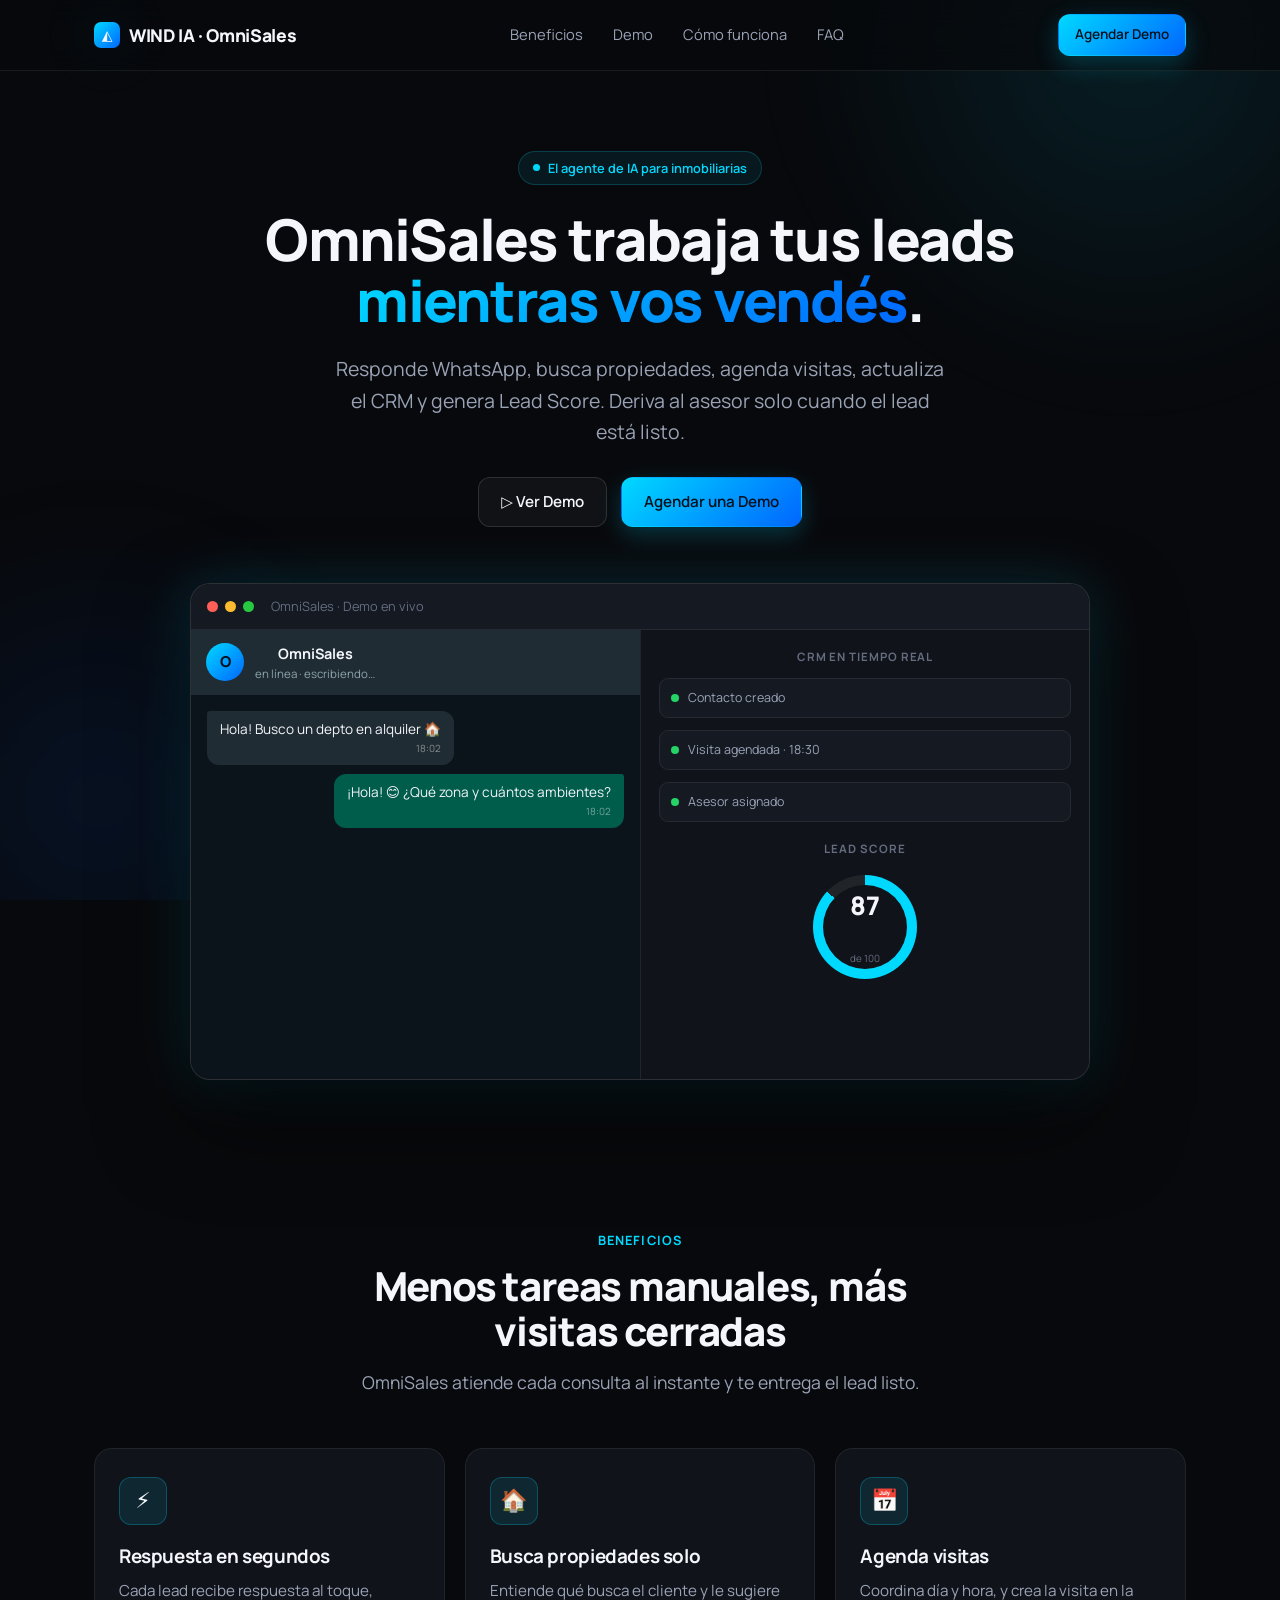
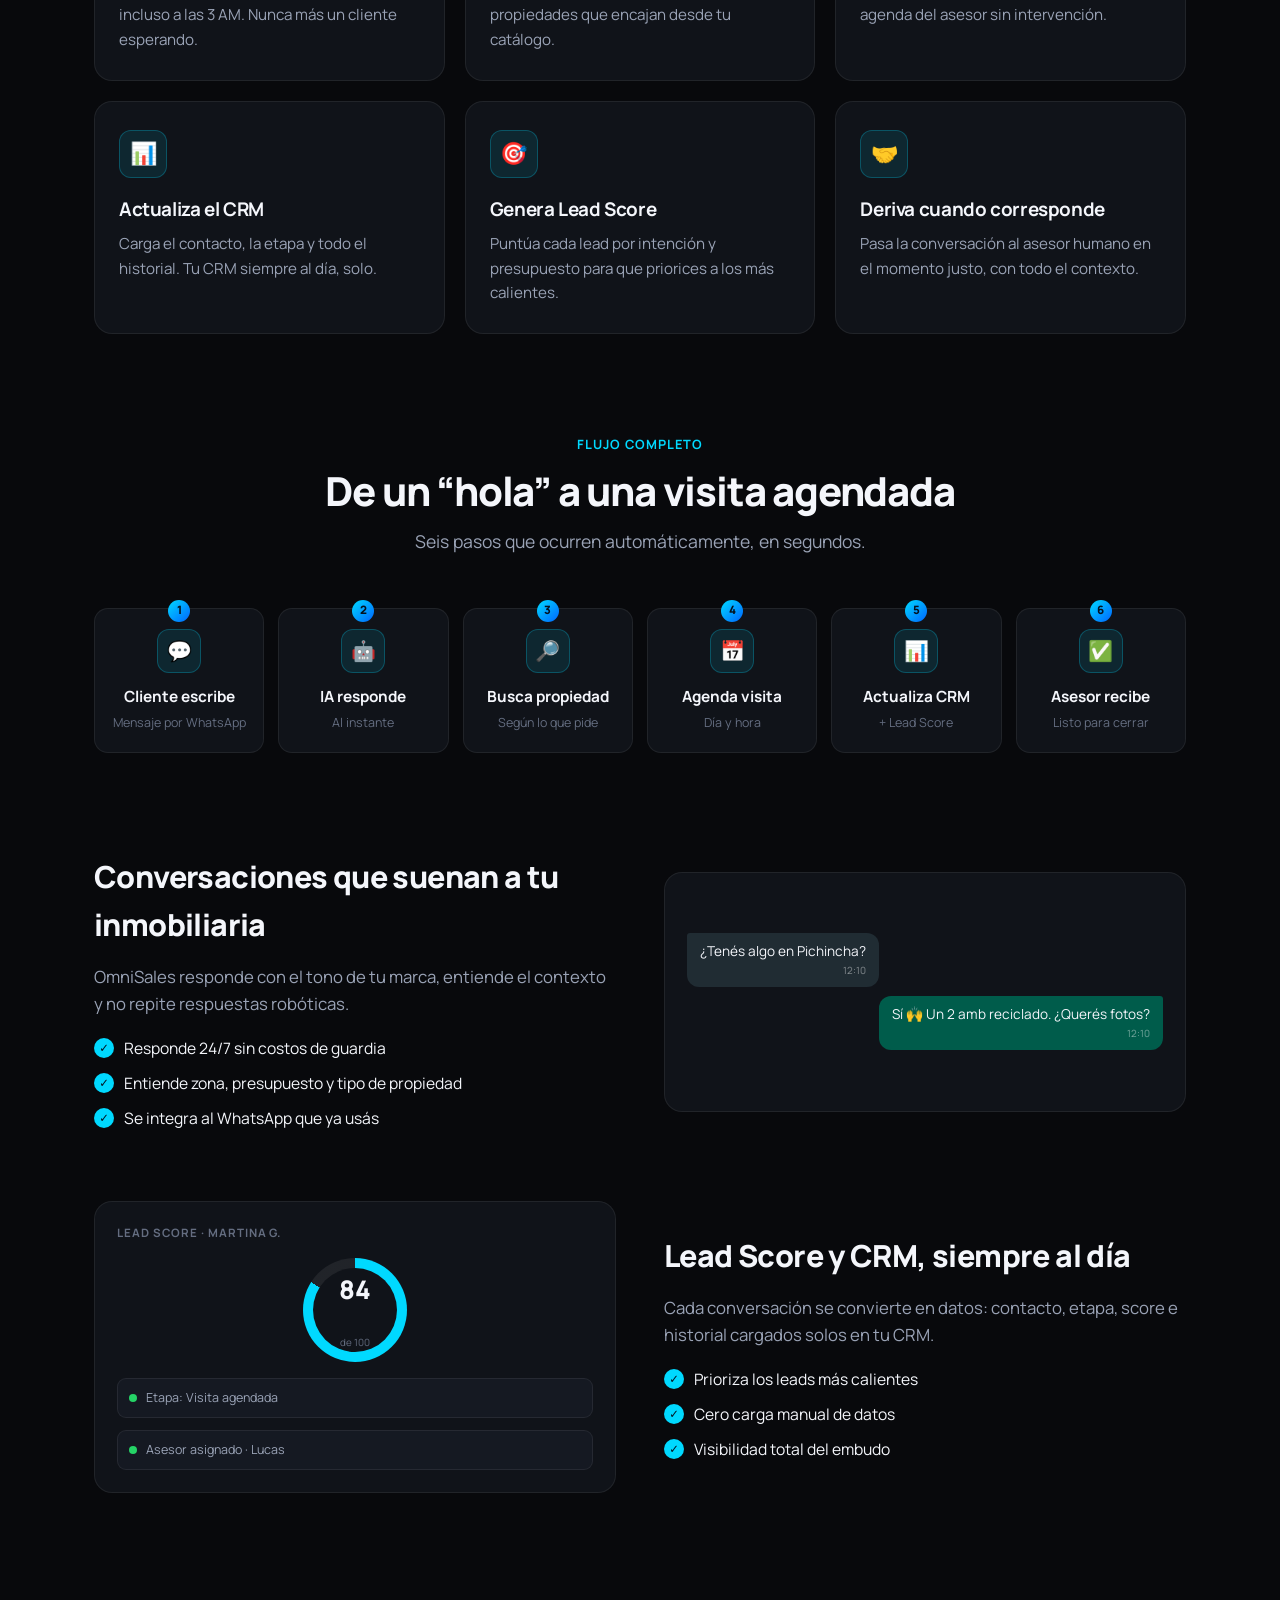
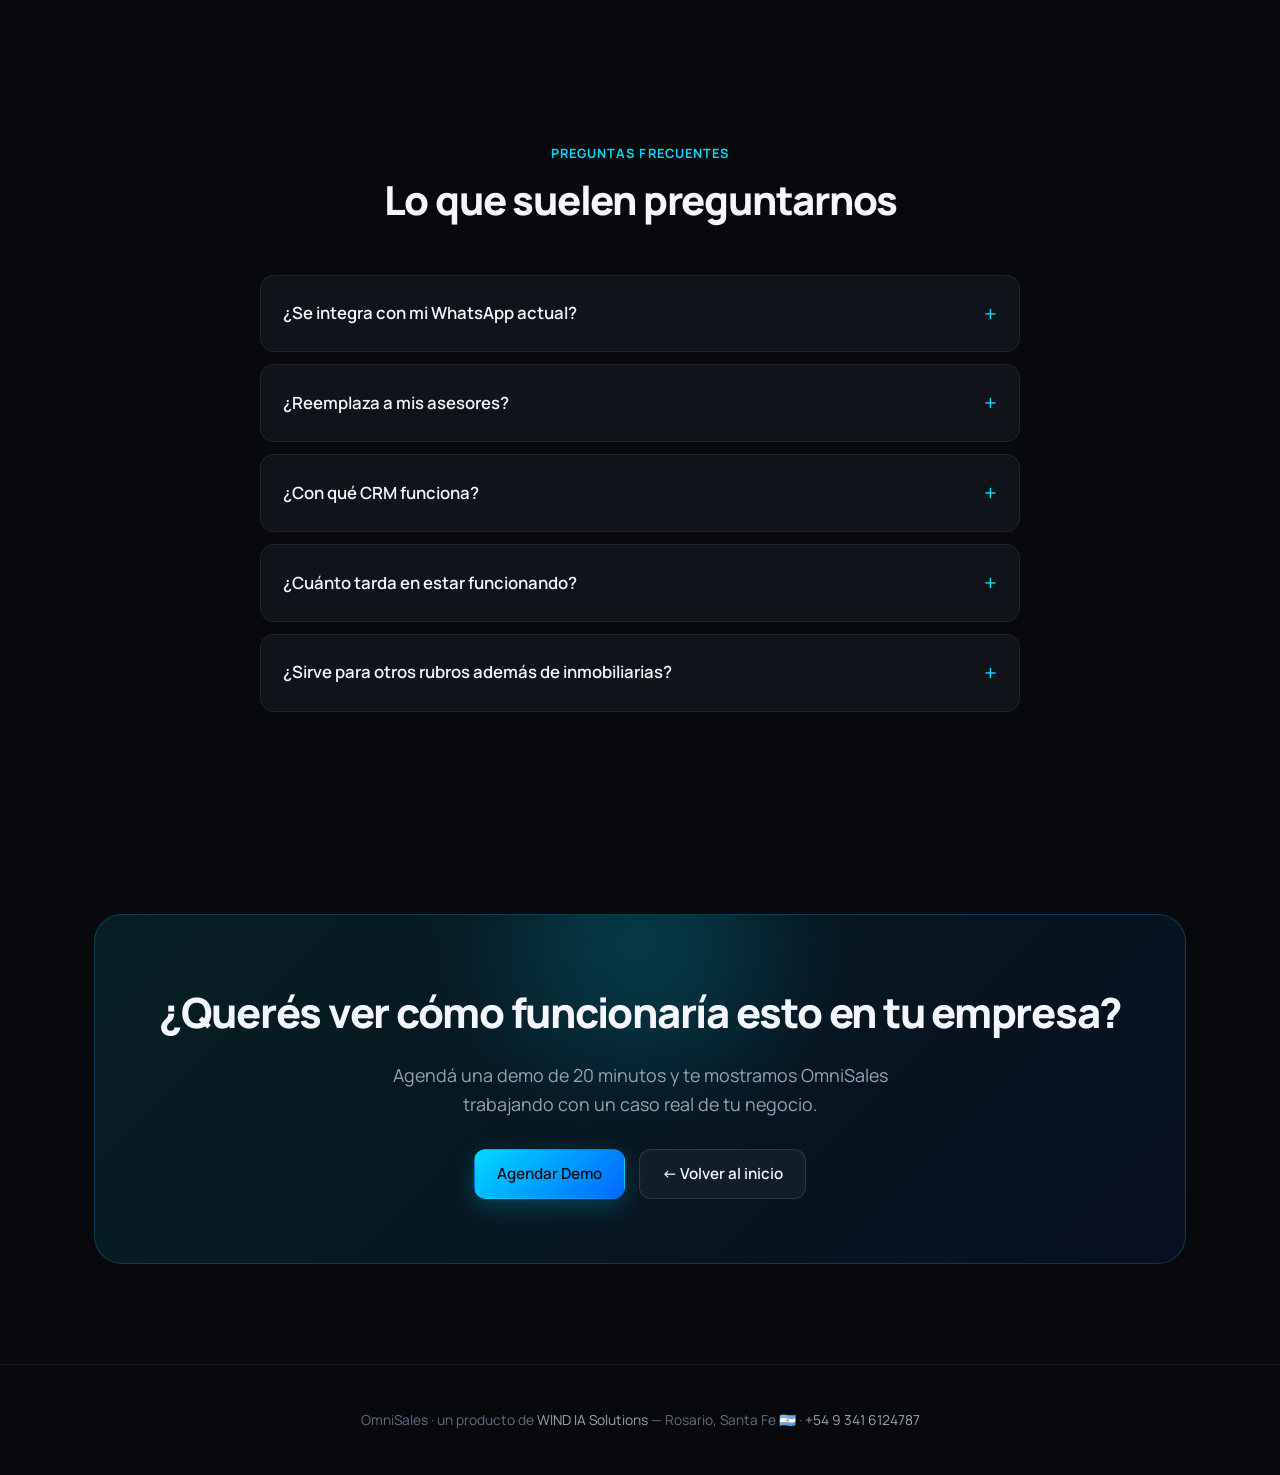
==== omnisales.html @ 2e927609 "Add files via upload" ====
<!DOCTYPE html>
<html lang="es">
<head>
<meta charset="UTF-8">
<meta name="viewport" content="width=device-width, initial-scale=1.0">
<title>OmniSales — Agente de IA para inmobiliarias | WIND IA</title>
<meta name="description" content="OmniSales responde WhatsApp, busca propiedades, agenda visitas, actualiza el CRM y genera Lead Score. El agente de IA que trabaja tus leads 24/7.">
<link rel="preconnect" href="https://fonts.googleapis.com">
<link href="https://fonts.googleapis.com/css2?family=Manrope:wght@400;500;600;700;800&display=swap" rel="stylesheet">
<style>
:root{
  --bg:#08090c;--bg-2:#0b0d13;--surface:#101319;--surface-2:#151922;
  --border:rgba(255,255,255,.07);--border-strong:rgba(255,255,255,.12);
  --text:#f4f6fb;--text-2:#9aa3b6;--text-3:#646d80;
  --cyan:#00d9ff;--blue:#0066ff;--green:#25d366;
  --grad:linear-gradient(135deg,#00d9ff,#0066ff);--glow:0 0 60px rgba(0,217,255,.18);--radius:18px;
}
*{margin:0;padding:0;box-sizing:border-box}
html{scroll-behavior:smooth}
body{font-family:'Manrope',system-ui,sans-serif;background:var(--bg);color:var(--text);line-height:1.6;overflow-x:hidden;-webkit-font-smoothing:antialiased}
a{text-decoration:none;color:inherit}
.wrap{max-width:1140px;margin:0 auto;padding:0 24px}
.glow-bg{position:fixed;inset:0;z-index:0;pointer-events:none;overflow:hidden}
.glow-bg::before{content:"";position:absolute;top:-300px;right:-200px;width:700px;height:700px;background:radial-gradient(circle,rgba(0,217,255,.10),transparent 70%);filter:blur(40px)}
.glow-bg::after{content:"";position:absolute;bottom:-200px;left:-200px;width:600px;height:600px;background:radial-gradient(circle,rgba(0,102,255,.10),transparent 70%);filter:blur(40px)}
.content{position:relative;z-index:1}
nav{position:sticky;top:0;z-index:100;backdrop-filter:blur(14px);background:rgba(8,9,12,.72);border-bottom:1px solid var(--border)}
.nav-in{max-width:1140px;margin:0 auto;padding:14px 24px;display:flex;align-items:center;justify-content:space-between}
.logo{font-weight:800;font-size:1.1rem;letter-spacing:-.02em;display:flex;align-items:center;gap:9px}
.logo-mark{width:26px;height:26px;border-radius:7px;background:var(--grad);box-shadow:var(--glow);display:grid;place-items:center;font-size:14px}
.nav-links{display:flex;gap:30px;list-style:none;font-size:.92rem}
.nav-links a{color:var(--text-2);transition:color .2s}.nav-links a:hover{color:var(--text)}
.btn{display:inline-flex;align-items:center;gap:8px;padding:12px 22px;border-radius:12px;font-weight:600;font-size:.95rem;cursor:pointer;transition:all .22s ease;border:1px solid transparent;white-space:nowrap}
.btn-primary{background:var(--grad);color:#04121f;box-shadow:0 8px 24px rgba(0,217,255,.22)}
.btn-primary:hover{transform:translateY(-2px);box-shadow:0 14px 34px rgba(0,217,255,.34)}
.btn-ghost{background:rgba(255,255,255,.04);color:var(--text);border:1px solid var(--border-strong)}
.btn-ghost:hover{background:rgba(255,255,255,.08);border-color:var(--cyan)}
.btn-sm{padding:9px 16px;font-size:.85rem}

/* hero */
.hero{padding:80px 0 60px;text-align:center}
.eyebrow{display:inline-flex;align-items:center;gap:8px;font-size:.8rem;font-weight:600;color:var(--cyan);background:rgba(0,217,255,.08);border:1px solid rgba(0,217,255,.2);padding:6px 14px;border-radius:999px;margin-bottom:24px}
.pulse{width:7px;height:7px;border-radius:50%;background:var(--cyan);animation:pulse 2s infinite}
@keyframes pulse{0%{box-shadow:0 0 0 0 rgba(0,217,255,.5)}70%{box-shadow:0 0 0 10px rgba(0,217,255,0)}100%{box-shadow:0 0 0 0 rgba(0,217,255,0)}}
.hero h1{font-size:3.6rem;line-height:1.06;letter-spacing:-.03em;font-weight:800;max-width:860px;margin:0 auto 22px}
.hero h1 .hl{background:var(--grad);-webkit-background-clip:text;background-clip:text;-webkit-text-fill-color:transparent}
.hero p{font-size:1.22rem;color:var(--text-2);max-width:620px;margin:0 auto 30px}
.hero-btns{display:flex;gap:14px;justify-content:center;flex-wrap:wrap}
.btn-wa{background:var(--green);color:#04121f}.btn-wa:hover{transform:translateY(-2px);box-shadow:0 12px 30px rgba(37,211,102,.3)}

/* device / video */
.device{max-width:900px;margin:56px auto 0;background:var(--surface);border:1px solid var(--border-strong);border-radius:20px;overflow:hidden;box-shadow:0 40px 90px rgba(0,0,0,.55),var(--glow)}
.device-bar{display:flex;align-items:center;gap:7px;padding:12px 16px;background:var(--surface-2);border-bottom:1px solid var(--border)}
.dot{width:11px;height:11px;border-radius:50%}.dot.r{background:#ff5f57}.dot.y{background:#febc2e}.dot.g{background:#28c840}
.device-title{margin-left:10px;font-size:.8rem;color:var(--text-3)}
.video-slot{position:relative;aspect-ratio:16/8;background:#0a0c11;display:grid;grid-template-columns:1fr 1fr}
.video-slot video{width:100%;height:100%;object-fit:cover;grid-column:1/3}
.wa{background:#0b141a;height:100%;display:flex;flex-direction:column}
.wa-head{display:flex;align-items:center;gap:11px;padding:12px 15px;background:#1f2c33}
.wa-av{width:38px;height:38px;border-radius:50%;background:var(--grad);display:grid;place-items:center;font-weight:800;color:#04121f;font-size:15px}
.wa-name{font-weight:700;font-size:.9rem}.wa-status{font-size:.72rem;color:#8fa3ad}
.wa-body{flex:1;padding:16px;display:flex;flex-direction:column;gap:9px;overflow:hidden}
.bubble{max-width:80%;padding:9px 13px;border-radius:12px;font-size:.85rem;line-height:1.4;opacity:0;transform:translateY(8px);animation:rise .4s forwards}
.bubble.in{align-self:flex-start;background:#202c33;border-top-left-radius:3px}
.bubble.out{align-self:flex-end;background:#005c4b;border-top-right-radius:3px}
.bubble small{display:block;font-size:.62rem;color:rgba(255,255,255,.45);text-align:right;margin-top:3px}
@keyframes rise{to{opacity:1;transform:translateY(0)}}
.typing{align-self:flex-start;background:#202c33;padding:11px 15px;border-radius:12px;display:flex;gap:4px}
.typing i{width:6px;height:6px;border-radius:50%;background:#8fa3ad;animation:blink 1.2s infinite}
.typing i:nth-child(2){animation-delay:.2s}.typing i:nth-child(3){animation-delay:.4s}
@keyframes blink{0%,60%,100%{opacity:.3}30%{opacity:1}}
.side{border-left:1px solid var(--border);padding:18px;display:flex;flex-direction:column;gap:12px;background:var(--surface)}
.side-h{font-size:.72rem;text-transform:uppercase;letter-spacing:.08em;color:var(--text-3);font-weight:700}
.mm-row{display:flex;align-items:center;gap:9px;background:var(--surface-2);border:1px solid var(--border);border-radius:9px;padding:9px 11px;font-size:.78rem;color:var(--text-2)}
.mm-row .k{width:8px;height:8px;border-radius:50%;background:#25d366;flex-shrink:0}
.gauge{--v:0;width:104px;height:104px;border-radius:50%;margin:4px auto;background:conic-gradient(var(--cyan) calc(var(--v)*1%),rgba(255,255,255,.07) 0);display:grid;place-items:center;position:relative}
.gauge::after{content:"";position:absolute;inset:10px;border-radius:50%;background:var(--surface)}
.gauge b{position:relative;z-index:1;font-size:1.6rem;font-weight:800}.gauge small{position:relative;z-index:1;font-size:.62rem;color:var(--text-3);display:block}

/* sections */
.sec{padding:90px 0}
.sec-head{text-align:center;max-width:640px;margin:0 auto 52px}
.sec-label{font-size:.8rem;font-weight:700;letter-spacing:.08em;text-transform:uppercase;color:var(--cyan);margin-bottom:14px}
.sec-head h2{font-size:2.5rem;letter-spacing:-.03em;font-weight:800;line-height:1.12;margin-bottom:14px}
.sec-head p{font-size:1.1rem;color:var(--text-2)}

/* benefits */
.ben-grid{display:grid;grid-template-columns:repeat(3,1fr);gap:20px}
.ben{background:var(--surface);border:1px solid var(--border);border-radius:var(--radius);padding:28px 24px;transition:transform .25s,border-color .25s;opacity:0;transform:translateY(20px)}
.ben.show{opacity:1;transform:translateY(0)}
.ben:hover{transform:translateY(-4px);border-color:var(--border-strong)}
.ben .ic{width:48px;height:48px;border-radius:12px;background:rgba(0,217,255,.1);border:1px solid rgba(0,217,255,.25);display:grid;place-items:center;font-size:22px;margin-bottom:16px}
.ben h3{font-size:1.18rem;font-weight:700;letter-spacing:-.02em;margin-bottom:8px}
.ben p{color:var(--text-2);font-size:.95rem}

/* flow full */
.flow{display:grid;grid-template-columns:repeat(6,1fr);gap:14px}
.step{position:relative;background:var(--surface);border:1px solid var(--border);border-radius:14px;padding:20px 14px;text-align:center;opacity:0;transform:translateY(16px);transition:all .5s ease}
.step.show{opacity:1;transform:translateY(0)}
.step .ic{width:44px;height:44px;margin:0 auto 12px;border-radius:12px;background:rgba(0,217,255,.1);border:1px solid rgba(0,217,255,.25);display:grid;place-items:center;font-size:20px}
.step h4{font-size:.96rem;font-weight:700;margin-bottom:5px}.step p{font-size:.78rem;color:var(--text-3);line-height:1.4}
.step .num{position:absolute;top:-9px;left:50%;transform:translateX(-50%);width:22px;height:22px;border-radius:50%;background:var(--grad);color:#04121f;font-size:.72rem;font-weight:800;display:grid;place-items:center}

/* feature rows */
.frow{display:grid;grid-template-columns:1fr 1fr;gap:48px;align-items:center;margin-bottom:70px}
.frow:nth-child(even) .ftext{order:2}
.ftext h3{font-size:1.9rem;letter-spacing:-.02em;font-weight:800;margin-bottom:14px}
.ftext p{color:var(--text-2);font-size:1.05rem;margin-bottom:18px}
.ftext ul{list-style:none;display:flex;flex-direction:column;gap:10px}
.ftext li{display:flex;align-items:center;gap:10px;color:var(--text);font-size:.98rem}
.ftext li::before{content:"✓";color:#04121f;background:var(--cyan);width:20px;height:20px;border-radius:50%;display:grid;place-items:center;font-size:.72rem;font-weight:800;flex-shrink:0}
.fvis{background:var(--surface);border:1px solid var(--border);border-radius:var(--radius);padding:22px;min-height:240px;display:flex;flex-direction:column;gap:12px;justify-content:center}

/* FAQ */
.faq{max-width:760px;margin:0 auto}
.qa{border:1px solid var(--border);border-radius:14px;margin-bottom:12px;overflow:hidden;background:var(--surface)}
.qa summary{padding:20px 22px;font-weight:600;font-size:1.05rem;cursor:pointer;list-style:none;display:flex;justify-content:space-between;align-items:center}
.qa summary::-webkit-details-marker{display:none}
.qa summary::after{content:"+";color:var(--cyan);font-size:1.4rem;font-weight:400;transition:transform .2s}
.qa[open] summary::after{transform:rotate(45deg)}
.qa p{padding:0 22px 20px;color:var(--text-2);font-size:.98rem}

/* CTA */
.final{padding:100px 0}
.final-box{background:linear-gradient(135deg,rgba(0,217,255,.1),rgba(0,102,255,.08));border:1px solid rgba(0,217,255,.22);border-radius:28px;padding:64px 40px;text-align:center;position:relative;overflow:hidden}
.final-box::before{content:"";position:absolute;top:-120px;left:50%;transform:translateX(-50%);width:500px;height:300px;background:radial-gradient(circle,rgba(0,217,255,.2),transparent 70%);filter:blur(30px)}
.final-box h2{font-size:2.6rem;letter-spacing:-.03em;font-weight:800;margin-bottom:16px;position:relative}
.final-box p{font-size:1.12rem;color:var(--text-2);max-width:520px;margin:0 auto 30px;position:relative}
.final-box .hero-btns{position:relative}

footer{border-top:1px solid var(--border);padding:44px 0;text-align:center;color:var(--text-3);font-size:.86rem}
footer a{color:var(--text-2)}footer a:hover{color:var(--cyan)}

.reveal{opacity:0;transform:translateY(24px);transition:opacity .7s ease,transform .7s ease}
.reveal.show{opacity:1;transform:translateY(0)}

@media(max-width:960px){
  .hero h1{font-size:2.5rem}.ben-grid{grid-template-columns:1fr}.flow{grid-template-columns:repeat(2,1fr)}
  .frow{grid-template-columns:1fr;gap:26px}.frow:nth-child(even) .ftext{order:0}
  .video-slot{grid-template-columns:1fr}.side{border-left:0;border-top:1px solid var(--border)}
  .nav-links{display:none}.sec-head h2,.final-box h2{font-size:2rem}
}
@media(max-width:560px){.hero h1{font-size:2rem}.flow{grid-template-columns:1fr}.hero-btns .btn{width:100%;justify-content:center}}
</style>
</head>
<body>
<div class="glow-bg"></div>
<div class="content">

<nav>
  <div class="nav-in">
    <a href="index.html" class="logo"><span class="logo-mark">◭</span> WIND IA · OmniSales</a>
    <ul class="nav-links">
      <li><a href="#beneficios">Beneficios</a></li>
      <li><a href="#demo">Demo</a></li>
      <li><a href="#flujo">Cómo funciona</a></li>
      <li><a href="#faq">FAQ</a></li>
    </ul>
    <a href="https://wa.me/5493416124787?text=Hola!%20Quiero%20agendar%20una%20demo%20de%20OmniSales" class="btn btn-primary btn-sm">Agendar Demo</a>
  </div>
</nav>

<!-- HERO -->
<section class="hero">
  <div class="wrap">
    <div class="eyebrow"><span class="pulse"></span> El agente de IA para inmobiliarias</div>
    <h1>OmniSales trabaja tus leads <span class="hl">mientras vos vendés</span>.</h1>
    <p>Responde WhatsApp, busca propiedades, agenda visitas, actualiza el CRM y genera Lead Score. Deriva al asesor solo cuando el lead está listo.</p>
    <div class="hero-btns">
      <a href="#demo" class="btn btn-ghost">▷ Ver Demo</a>
      <a href="https://wa.me/5493416124787?text=Hola!%20Quiero%20agendar%20una%20demo%20de%20OmniSales" class="btn btn-primary">Agendar una Demo</a>
    </div>

    <!-- VIDEO / MOCKUP -->
    <div class="device" id="demo">
      <div class="device-bar"><span class="dot r"></span><span class="dot y"></span><span class="dot g"></span><span class="device-title">OmniSales · Demo en vivo</span></div>
      <div class="video-slot">
        <!-- ▼ REEMPLAZÁ POR TU VIDEO: descomentá y poné tu archivo (ocupa todo el ancho) ▼
        <video autoplay muted loop playsinline poster="assets/omnisales-poster.jpg">
          <source src="assets/omnisales-demo.mp4" type="video/mp4">
        </video>
        ▲ Mientras tanto se muestra el mockup animado ▲ -->
        <div class="wa">
          <div class="wa-head"><div class="wa-av">O</div><div><div class="wa-name">OmniSales</div><div class="wa-status">en línea · escribiendo…</div></div></div>
          <div class="wa-body" id="waDemo"></div>
        </div>
        <div class="side">
          <div class="side-h">CRM en tiempo real</div>
          <div class="mm-row"><span class="k"></span> Contacto creado</div>
          <div class="mm-row"><span class="k"></span> Visita agendada · 18:30</div>
          <div class="mm-row"><span class="k"></span> Asesor asignado</div>
          <div class="side-h" style="margin-top:6px">Lead Score</div>
          <div class="gauge" id="gauge"><b id="gaugeVal">0</b><small>de 100</small></div>
        </div>
      </div>
    </div>
  </div>
</section>

<!-- BENEFICIOS -->
<section class="sec" id="beneficios">
  <div class="wrap">
    <div class="sec-head reveal">
      <div class="sec-label">Beneficios</div>
      <h2>Menos tareas manuales, más visitas cerradas</h2>
      <p>OmniSales atiende cada consulta al instante y te entrega el lead listo.</p>
    </div>
    <div class="ben-grid">
      <div class="ben"><div class="ic">⚡</div><h3>Respuesta en segundos</h3><p>Cada lead recibe respuesta al toque, incluso a las 3 AM. Nunca más un cliente esperando.</p></div>
      <div class="ben"><div class="ic">🏠</div><h3>Busca propiedades solo</h3><p>Entiende qué busca el cliente y le sugiere propiedades que encajan desde tu catálogo.</p></div>
      <div class="ben"><div class="ic">📅</div><h3>Agenda visitas</h3><p>Coordina día y hora, y crea la visita en la agenda del asesor sin intervención.</p></div>
      <div class="ben"><div class="ic">📊</div><h3>Actualiza el CRM</h3><p>Carga el contacto, la etapa y todo el historial. Tu CRM siempre al día, solo.</p></div>
      <div class="ben"><div class="ic">🎯</div><h3>Genera Lead Score</h3><p>Puntúa cada lead por intención y presupuesto para que priorices a los más calientes.</p></div>
      <div class="ben"><div class="ic">🤝</div><h3>Deriva cuando corresponde</h3><p>Pasa la conversación al asesor humano en el momento justo, con todo el contexto.</p></div>
    </div>
  </div>
</section>

<!-- FLUJO COMPLETO -->
<section class="sec" id="flujo" style="padding-top:10px">
  <div class="wrap">
    <div class="sec-head reveal">
      <div class="sec-label">Flujo completo</div>
      <h2>De un “hola” a una visita agendada</h2>
      <p>Seis pasos que ocurren automáticamente, en segundos.</p>
    </div>
    <div class="flow">
      <div class="step"><span class="num">1</span><div class="ic">💬</div><h4>Cliente escribe</h4><p>Mensaje por WhatsApp</p></div>
      <div class="step"><span class="num">2</span><div class="ic">🤖</div><h4>IA responde</h4><p>Al instante</p></div>
      <div class="step"><span class="num">3</span><div class="ic">🔎</div><h4>Busca propiedad</h4><p>Según lo que pide</p></div>
      <div class="step"><span class="num">4</span><div class="ic">📅</div><h4>Agenda visita</h4><p>Día y hora</p></div>
      <div class="step"><span class="num">5</span><div class="ic">📊</div><h4>Actualiza CRM</h4><p>+ Lead Score</p></div>
      <div class="step"><span class="num">6</span><div class="ic">✅</div><h4>Asesor recibe</h4><p>Listo para cerrar</p></div>
    </div>
  </div>
</section>

<!-- FEATURE ROWS -->
<section class="sec" style="padding-top:10px">
  <div class="wrap">

    <div class="frow reveal">
      <div class="ftext">
        <h3>Conversaciones que suenan a tu inmobiliaria</h3>
        <p>OmniSales responde con el tono de tu marca, entiende el contexto y no repite respuestas robóticas.</p>
        <ul><li>Responde 24/7 sin costos de guardia</li><li>Entiende zona, presupuesto y tipo de propiedad</li><li>Se integra al WhatsApp que ya usás</li></ul>
      </div>
      <div class="fvis">
        <div style="display:flex;flex-direction:column;gap:9px" id="waFeat"></div>
      </div>
    </div>

    <div class="frow reveal">
      <div class="ftext">
        <h3>Lead Score y CRM, siempre al día</h3>
        <p>Cada conversación se convierte en datos: contacto, etapa, score e historial cargados solos en tu CRM.</p>
        <ul><li>Prioriza los leads más calientes</li><li>Cero carga manual de datos</li><li>Visibilidad total del embudo</li></ul>
      </div>
      <div class="fvis">
        <div class="side-h">Lead Score · Martina G.</div>
        <div class="gauge" id="gauge2"><b id="gaugeVal2">0</b><small>de 100</small></div>
        <div class="mm-row"><span class="k"></span> Etapa: Visita agendada</div>
        <div class="mm-row"><span class="k"></span> Asesor asignado · Lucas</div>
      </div>
    </div>

  </div>
</section>

<!-- FAQ -->
<section class="sec" id="faq">
  <div class="wrap">
    <div class="sec-head reveal">
      <div class="sec-label">Preguntas frecuentes</div>
      <h2>Lo que suelen preguntarnos</h2>
    </div>
    <div class="faq">
      <details class="qa"><summary>¿Se integra con mi WhatsApp actual?</summary><p>Sí. OmniSales trabaja sobre WhatsApp Business y responde desde el número que ya usás, sin cambiar tu operación.</p></details>
      <details class="qa"><summary>¿Reemplaza a mis asesores?</summary><p>No. OmniSales filtra y prepara los leads. Deriva al asesor humano cuando el cliente está listo, con todo el contexto de la conversación.</p></details>
      <details class="qa"><summary>¿Con qué CRM funciona?</summary><p>Se integra con los CRMs más usados y con planillas de Google Sheets. En la demo lo conectamos a tu herramienta actual.</p></details>
      <details class="qa"><summary>¿Cuánto tarda en estar funcionando?</summary><p>Una implementación típica está operativa en pocos días. Cargamos tu catálogo, definimos el tono y lo conectamos a tus canales.</p></details>
      <details class="qa"><summary>¿Sirve para otros rubros además de inmobiliarias?</summary><p>Sí. La misma arquitectura se adapta a atención al cliente, ventas y automatización de procesos en distintos rubros. Escribinos y lo vemos.</p></details>
    </div>
  </div>
</section>

<!-- CTA FINAL -->
<section class="final">
  <div class="wrap">
    <div class="final-box reveal">
      <h2>¿Querés ver cómo funcionaría esto en tu empresa?</h2>
      <p>Agendá una demo de 20 minutos y te mostramos OmniSales trabajando con un caso real de tu negocio.</p>
      <div class="hero-btns">
        <a href="https://wa.me/5493416124787?text=Hola!%20Quiero%20agendar%20una%20demo%20de%20OmniSales" class="btn btn-primary">Agendar Demo</a>
        <a href="index.html" class="btn btn-ghost">← Volver al inicio</a>
      </div>
    </div>
  </div>
</section>

<footer>
  <div class="wrap">
    OmniSales · un producto de <a href="index.html">WIND IA Solutions</a> — Rosario, Santa Fe 🇦🇷 ·
    <a href="https://wa.me/5493416124787">+54 9 341 6124787</a>
  </div>
</footer>

</div>

<script>
const io=new IntersectionObserver((es)=>{es.forEach(e=>{if(e.isIntersecting){e.target.classList.add('show');io.unobserve(e.target)}})},{threshold:.15});
document.querySelectorAll('.reveal').forEach(el=>io.observe(el));

const benIo=new IntersectionObserver((es)=>{es.forEach(e=>{if(e.isIntersecting){document.querySelectorAll('.ben').forEach((b,i)=>setTimeout(()=>b.classList.add('show'),i*90));benIo.disconnect();}})},{threshold:.2});
const bg=document.querySelector('.ben-grid');if(bg)benIo.observe(bg);

const flowIo=new IntersectionObserver((es)=>{es.forEach(e=>{if(e.isIntersecting){document.querySelectorAll('.step').forEach((s,i)=>setTimeout(()=>s.classList.add('show'),i*130));flowIo.disconnect();}})},{threshold:.3});
const flowEl=document.querySelector('.flow');if(flowEl)flowIo.observe(flowEl);

function typeChat(el,script,loop){
  if(!el)return;let i=0;
  function step(){
    if(i>=script.length){if(loop){setTimeout(()=>{el.innerHTML='';i=0;step();},2800);}return;}
    const m=script[i];
    if(m.who==='typing'){const t=document.createElement('div');t.className='typing';t.innerHTML='<i></i><i></i><i></i>';el.appendChild(t);el.scrollTop=el.scrollHeight;setTimeout(()=>{t.remove();i++;step();},m.d||900);}
    else{const b=document.createElement('div');b.className='bubble '+m.who;b.innerHTML=m.t+'<small>'+(m.time||'')+'</small>';el.appendChild(b);el.scrollTop=el.scrollHeight;setTimeout(step,m.d||1100);i++;}
  }step();
}
const demoScript=[
  {who:'in',t:'Hola! Busco un depto en alquiler 🏠',time:'18:02'},
  {who:'typing',d:700},
  {who:'out',t:'¡Hola! 😊 ¿Qué zona y cuántos ambientes?',time:'18:02'},
  {who:'in',t:'Centro, 2 ambientes',time:'18:03'},
  {who:'typing',d:900},
  {who:'out',t:'Tengo Córdoba 1450, 2 amb, luminoso. ¿Agendamos visita hoy 18:30?',time:'18:03'},
  {who:'in',t:'Dale, perfecto',time:'18:04'},
  {who:'out',t:'✅ Visita confirmada. Te asigné a Lucas 👌',time:'18:04'}
];
const featScript=[
  {who:'in',t:'¿Tenés algo en Pichincha?',time:'12:10'},
  {who:'typing',d:650},
  {who:'out',t:'Sí 🙌 Un 2 amb reciclado. ¿Querés fotos?',time:'12:10'},
  {who:'in',t:'Sí porfa',time:'12:11'},
  {who:'out',t:'Te las paso y coordino visita 📸',time:'12:11'}
];
typeChat(document.getElementById('waDemo'),demoScript,true);
typeChat(document.getElementById('waFeat'),featScript,true);

function animGauge(gEl,vEl,target){
  const gio=new IntersectionObserver((es)=>{es.forEach(e=>{if(e.isIntersecting){let v=0;const t=setInterval(()=>{v++;vEl.textContent=v;gEl.style.setProperty('--v',v);if(v>=target)clearInterval(t);},16);gio.disconnect();}})},{threshold:.4});
  gio.observe(gEl);
}
const g1=document.getElementById('gauge'),g2=document.getElementById('gauge2');
if(g1)animGauge(g1,document.getElementById('gaugeVal'),87);
if(g2)animGauge(g2,document.getElementById('gaugeVal2'),87);
</script>
</body>
</html>
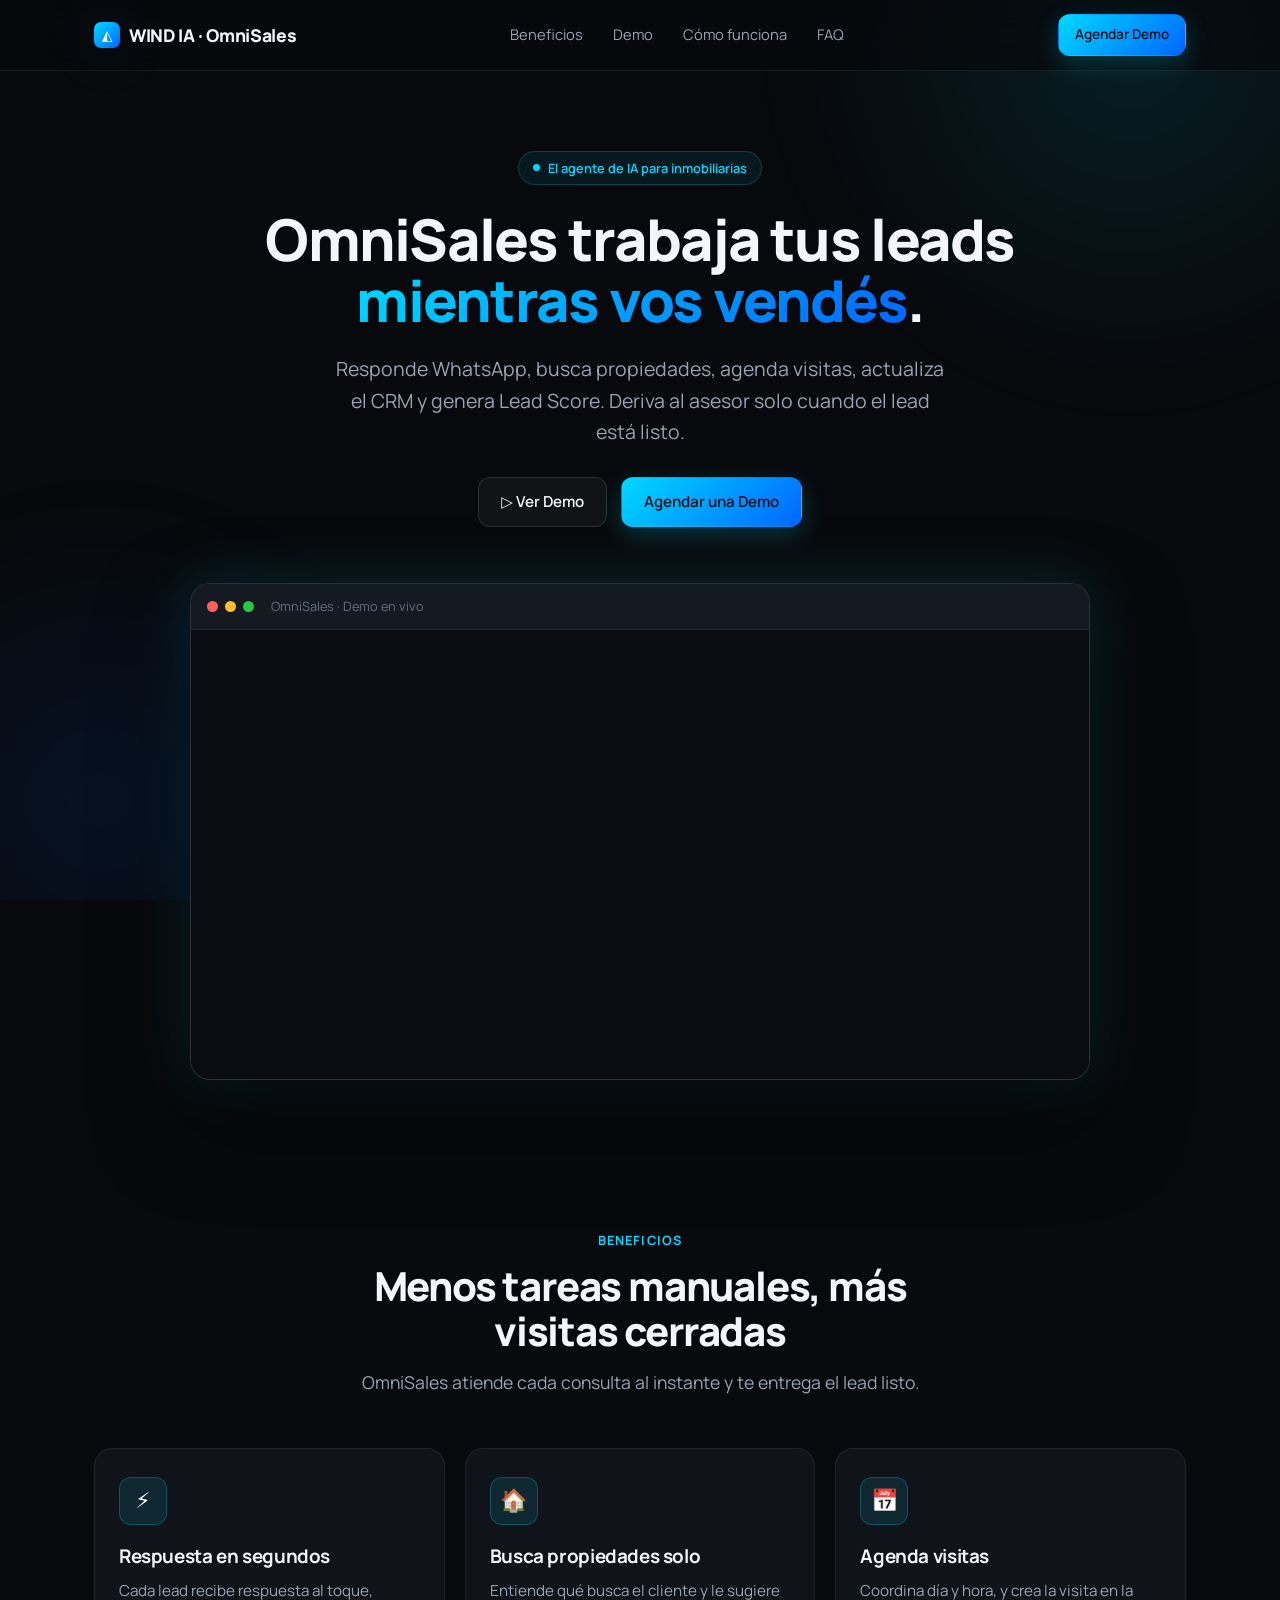
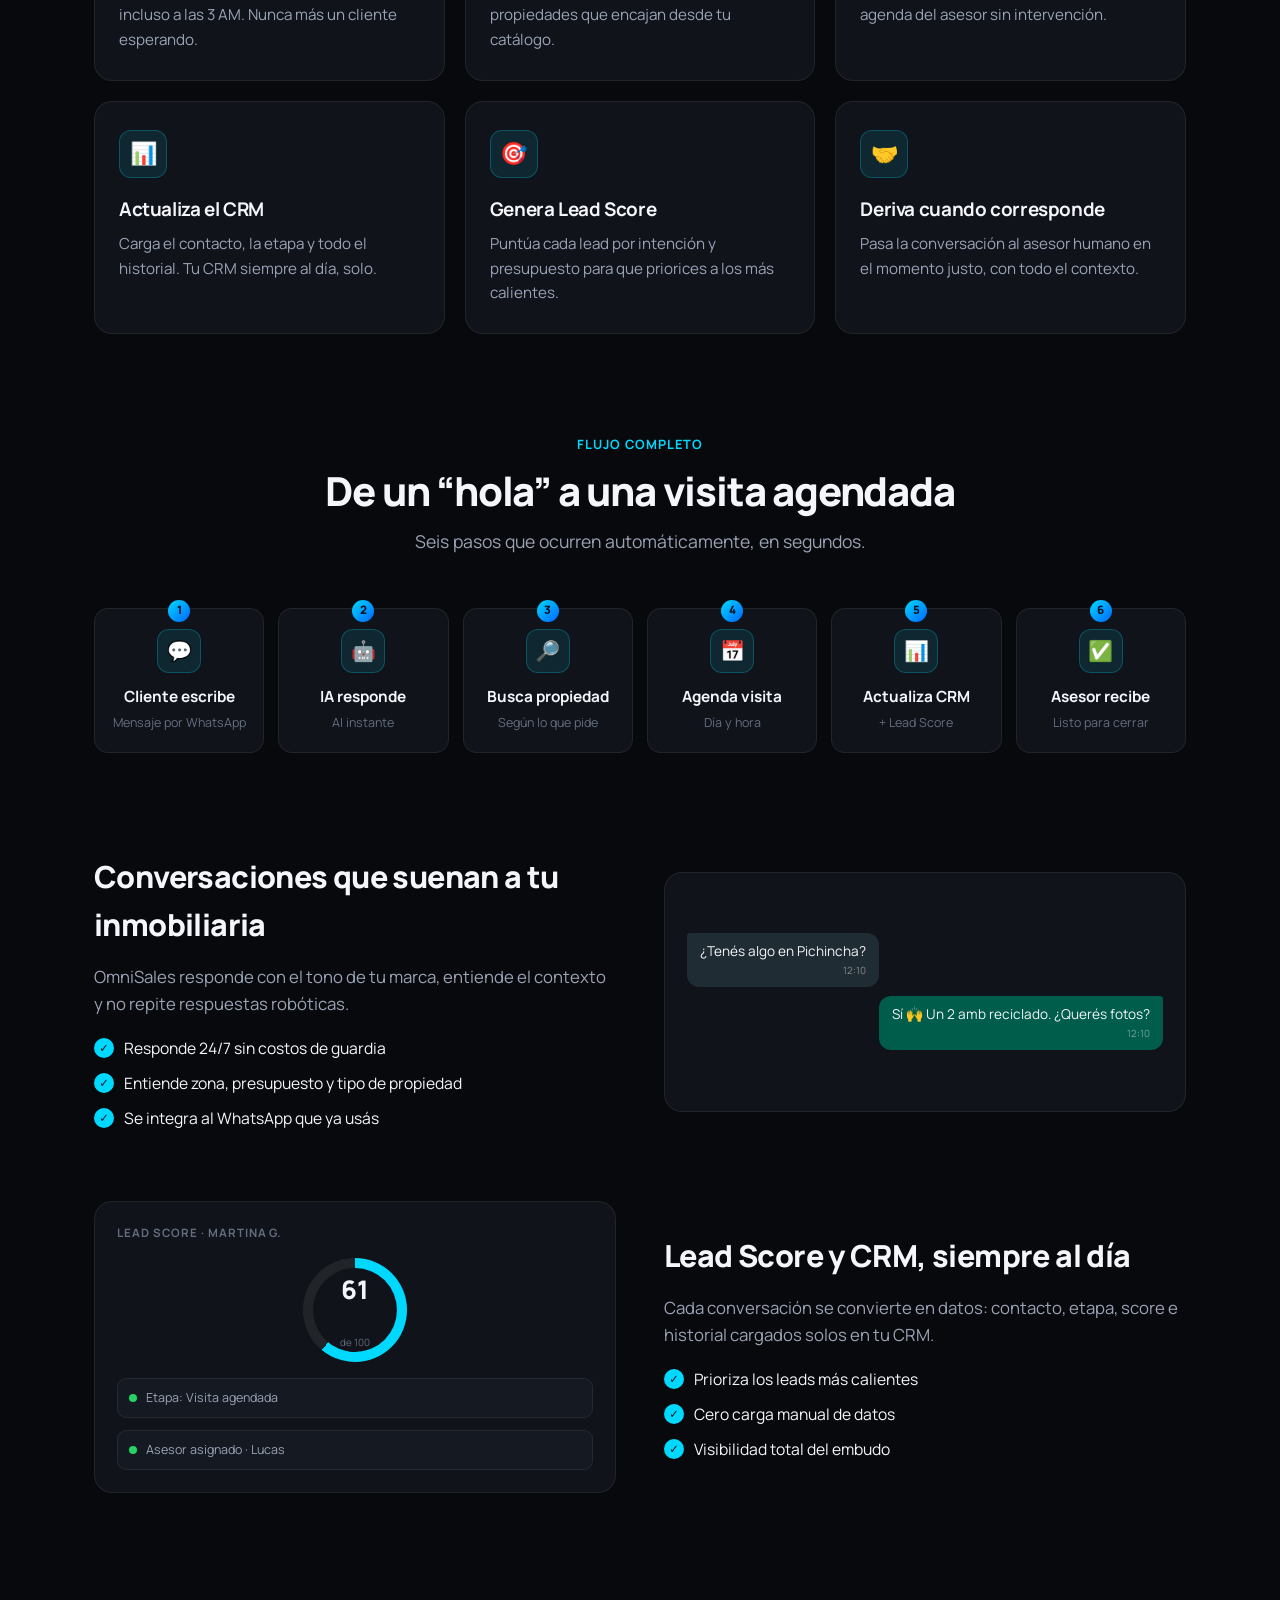
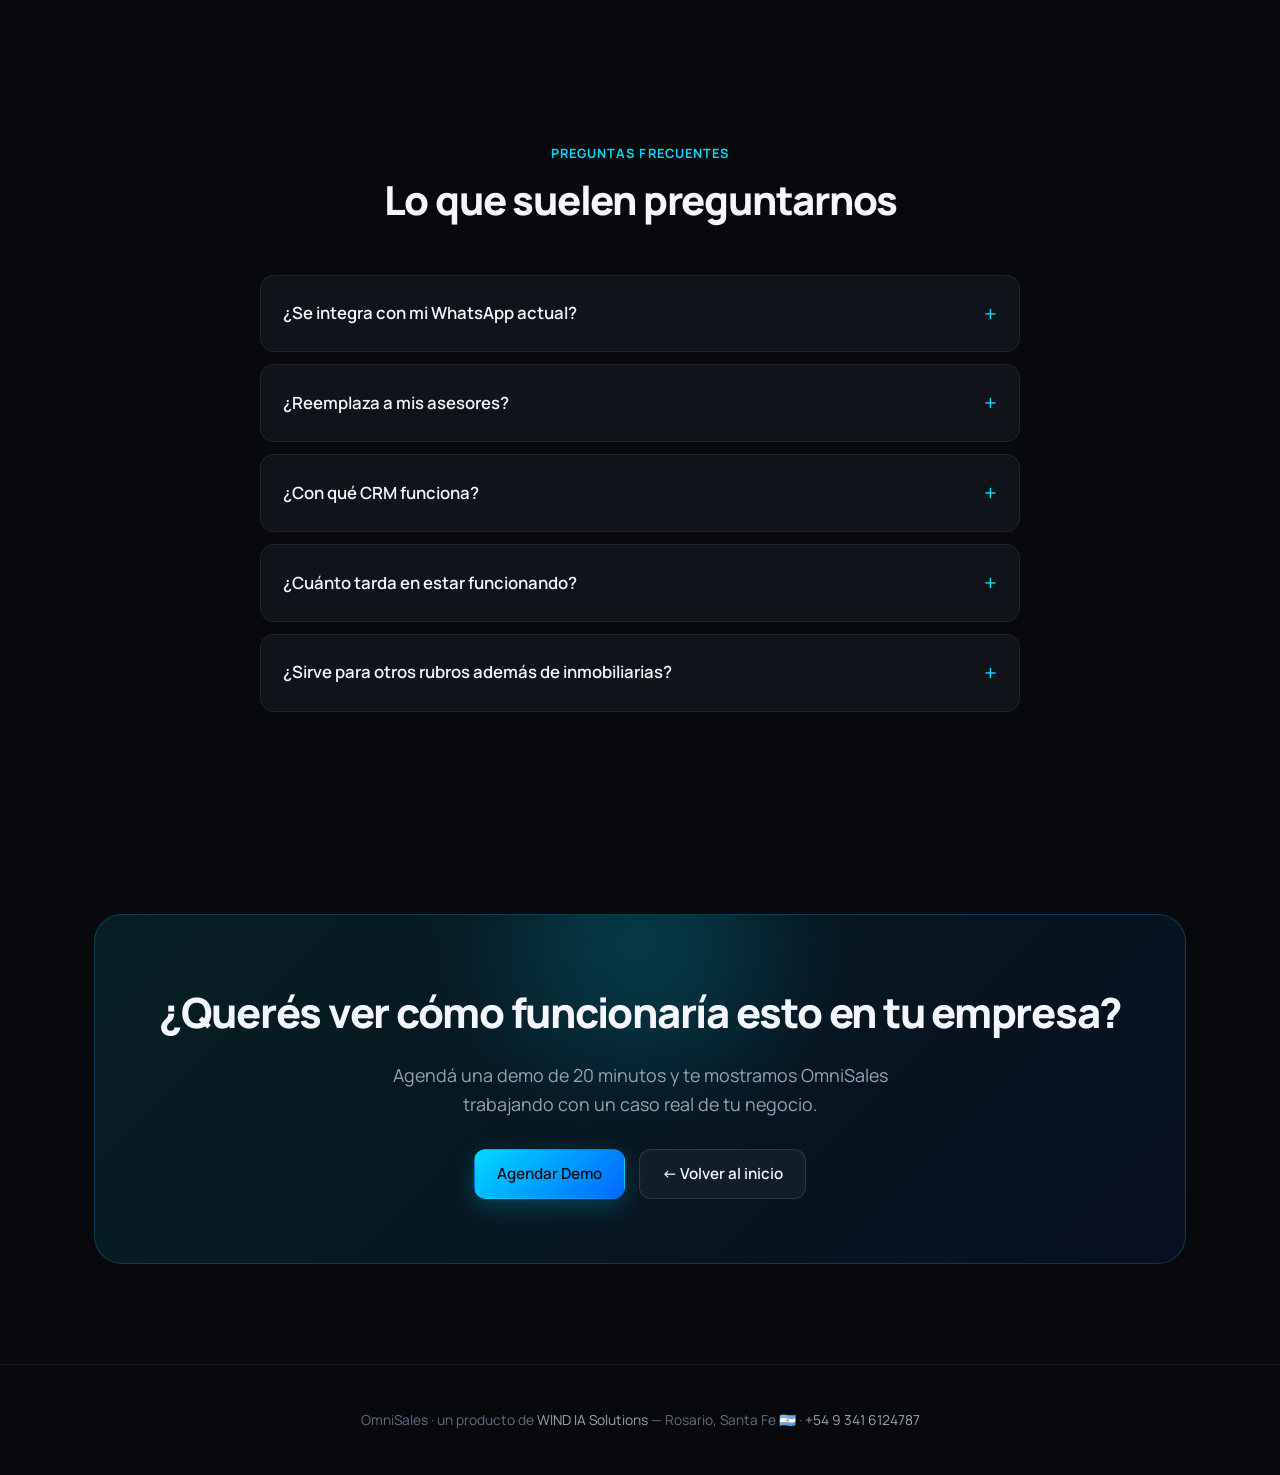
==== commit 31a84893: "Add files via upload" ====
--- a/omnisales.html
+++ b/omnisales.html
@@ -46,16 +46,15 @@
 .hero h1 .hl{background:var(--grad);-webkit-background-clip:text;background-clip:text;-webkit-text-fill-color:transparent}
 .hero p{font-size:1.22rem;color:var(--text-2);max-width:620px;margin:0 auto 30px}
 .hero-btns{display:flex;gap:14px;justify-content:center;flex-wrap:wrap}
-.btn-wa{background:var(--green);color:#04121f}.btn-wa:hover{transform:translateY(-2px);box-shadow:0 12px 30px rgba(37,211,102,.3)}
 
 /* device / video */
 .device{max-width:900px;margin:56px auto 0;background:var(--surface);border:1px solid var(--border-strong);border-radius:20px;overflow:hidden;box-shadow:0 40px 90px rgba(0,0,0,.55),var(--glow)}
 .device-bar{display:flex;align-items:center;gap:7px;padding:12px 16px;background:var(--surface-2);border-bottom:1px solid var(--border)}
 .dot{width:11px;height:11px;border-radius:50%}.dot.r{background:#ff5f57}.dot.y{background:#febc2e}.dot.g{background:#28c840}
 .device-title{margin-left:10px;font-size:.8rem;color:var(--text-3)}
-.video-slot{position:relative;aspect-ratio:16/8;background:#0a0c11;display:grid;grid-template-columns:1fr 1fr}
-.video-slot video{width:100%;height:100%;object-fit:cover;grid-column:1/3}
-.wa{background:#0b141a;height:100%;display:flex;flex-direction:column}
+.video-slot{position:relative;background:#0a0c11}
+.video-slot video{width:100%;display:block}
+.wa{background:#0b141a;display:flex;flex-direction:column}
 .wa-head{display:flex;align-items:center;gap:11px;padding:12px 15px;background:#1f2c33}
 .wa-av{width:38px;height:38px;border-radius:50%;background:var(--grad);display:grid;place-items:center;font-weight:800;color:#04121f;font-size:15px}
 .wa-name{font-weight:700;font-size:.9rem}.wa-status{font-size:.72rem;color:#8fa3ad}
@@ -69,10 +68,9 @@
 .typing i{width:6px;height:6px;border-radius:50%;background:#8fa3ad;animation:blink 1.2s infinite}
 .typing i:nth-child(2){animation-delay:.2s}.typing i:nth-child(3){animation-delay:.4s}
 @keyframes blink{0%,60%,100%{opacity:.3}30%{opacity:1}}
-.side{border-left:1px solid var(--border);padding:18px;display:flex;flex-direction:column;gap:12px;background:var(--surface)}
-.side-h{font-size:.72rem;text-transform:uppercase;letter-spacing:.08em;color:var(--text-3);font-weight:700}
 .mm-row{display:flex;align-items:center;gap:9px;background:var(--surface-2);border:1px solid var(--border);border-radius:9px;padding:9px 11px;font-size:.78rem;color:var(--text-2)}
 .mm-row .k{width:8px;height:8px;border-radius:50%;background:#25d366;flex-shrink:0}
+.side-h{font-size:.72rem;text-transform:uppercase;letter-spacing:.08em;color:var(--text-3);font-weight:700}
 .gauge{--v:0;width:104px;height:104px;border-radius:50%;margin:4px auto;background:conic-gradient(var(--cyan) calc(var(--v)*1%),rgba(255,255,255,.07) 0);display:grid;place-items:center;position:relative}
 .gauge::after{content:"";position:absolute;inset:10px;border-radius:50%;background:var(--surface)}
 .gauge b{position:relative;z-index:1;font-size:1.6rem;font-weight:800}.gauge small{position:relative;z-index:1;font-size:.62rem;color:var(--text-3);display:block}
@@ -137,7 +135,6 @@
 @media(max-width:960px){
   .hero h1{font-size:2.5rem}.ben-grid{grid-template-columns:1fr}.flow{grid-template-columns:repeat(2,1fr)}
   .frow{grid-template-columns:1fr;gap:26px}.frow:nth-child(even) .ftext{order:0}
-  .video-slot{grid-template-columns:1fr}.side{border-left:0;border-top:1px solid var(--border)}
   .nav-links{display:none}.sec-head h2,.final-box h2{font-size:2rem}
 }
 @media(max-width:560px){.hero h1{font-size:2rem}.flow{grid-template-columns:1fr}.hero-btns .btn{width:100%;justify-content:center}}
@@ -171,27 +168,13 @@
       <a href="https://wa.me/5493416124787?text=Hola!%20Quiero%20agendar%20una%20demo%20de%20OmniSales" class="btn btn-primary">Agendar una Demo</a>
     </div>
 
-    <!-- VIDEO / MOCKUP -->
+    <!-- VIDEO REAL -->
     <div class="device" id="demo">
       <div class="device-bar"><span class="dot r"></span><span class="dot y"></span><span class="dot g"></span><span class="device-title">OmniSales · Demo en vivo</span></div>
       <div class="video-slot">
-        <!-- ▼ REEMPLAZÁ POR TU VIDEO: descomentá y poné tu archivo (ocupa todo el ancho) ▼
         <video autoplay muted loop playsinline poster="assets/omnisales-poster.jpg">
           <source src="assets/omnisales-demo.mp4" type="video/mp4">
         </video>
-        ▲ Mientras tanto se muestra el mockup animado ▲ -->
-        <div class="wa">
-          <div class="wa-head"><div class="wa-av">O</div><div><div class="wa-name">OmniSales</div><div class="wa-status">en línea · escribiendo…</div></div></div>
-          <div class="wa-body" id="waDemo"></div>
-        </div>
-        <div class="side">
-          <div class="side-h">CRM en tiempo real</div>
-          <div class="mm-row"><span class="k"></span> Contacto creado</div>
-          <div class="mm-row"><span class="k"></span> Visita agendada · 18:30</div>
-          <div class="mm-row"><span class="k"></span> Asesor asignado</div>
-          <div class="side-h" style="margin-top:6px">Lead Score</div>
-          <div class="gauge" id="gauge"><b id="gaugeVal">0</b><small>de 100</small></div>
-        </div>
       </div>
     </div>
   </div>
@@ -326,16 +309,6 @@
     else{const b=document.createElement('div');b.className='bubble '+m.who;b.innerHTML=m.t+'<small>'+(m.time||'')+'</small>';el.appendChild(b);el.scrollTop=el.scrollHeight;setTimeout(step,m.d||1100);i++;}
   }step();
 }
-const demoScript=[
-  {who:'in',t:'Hola! Busco un depto en alquiler 🏠',time:'18:02'},
-  {who:'typing',d:700},
-  {who:'out',t:'¡Hola! 😊 ¿Qué zona y cuántos ambientes?',time:'18:02'},
-  {who:'in',t:'Centro, 2 ambientes',time:'18:03'},
-  {who:'typing',d:900},
-  {who:'out',t:'Tengo Córdoba 1450, 2 amb, luminoso. ¿Agendamos visita hoy 18:30?',time:'18:03'},
-  {who:'in',t:'Dale, perfecto',time:'18:04'},
-  {who:'out',t:'✅ Visita confirmada. Te asigné a Lucas 👌',time:'18:04'}
-];
 const featScript=[
   {who:'in',t:'¿Tenés algo en Pichincha?',time:'12:10'},
   {who:'typing',d:650},
@@ -343,15 +316,13 @@
   {who:'in',t:'Sí porfa',time:'12:11'},
   {who:'out',t:'Te las paso y coordino visita 📸',time:'12:11'}
 ];
-typeChat(document.getElementById('waDemo'),demoScript,true);
 typeChat(document.getElementById('waFeat'),featScript,true);
 
 function animGauge(gEl,vEl,target){
   const gio=new IntersectionObserver((es)=>{es.forEach(e=>{if(e.isIntersecting){let v=0;const t=setInterval(()=>{v++;vEl.textContent=v;gEl.style.setProperty('--v',v);if(v>=target)clearInterval(t);},16);gio.disconnect();}})},{threshold:.4});
   gio.observe(gEl);
 }
-const g1=document.getElementById('gauge'),g2=document.getElementById('gauge2');
-if(g1)animGauge(g1,document.getElementById('gaugeVal'),87);
+const g2=document.getElementById('gauge2');
 if(g2)animGauge(g2,document.getElementById('gaugeVal2'),87);
 </script>
 </body>
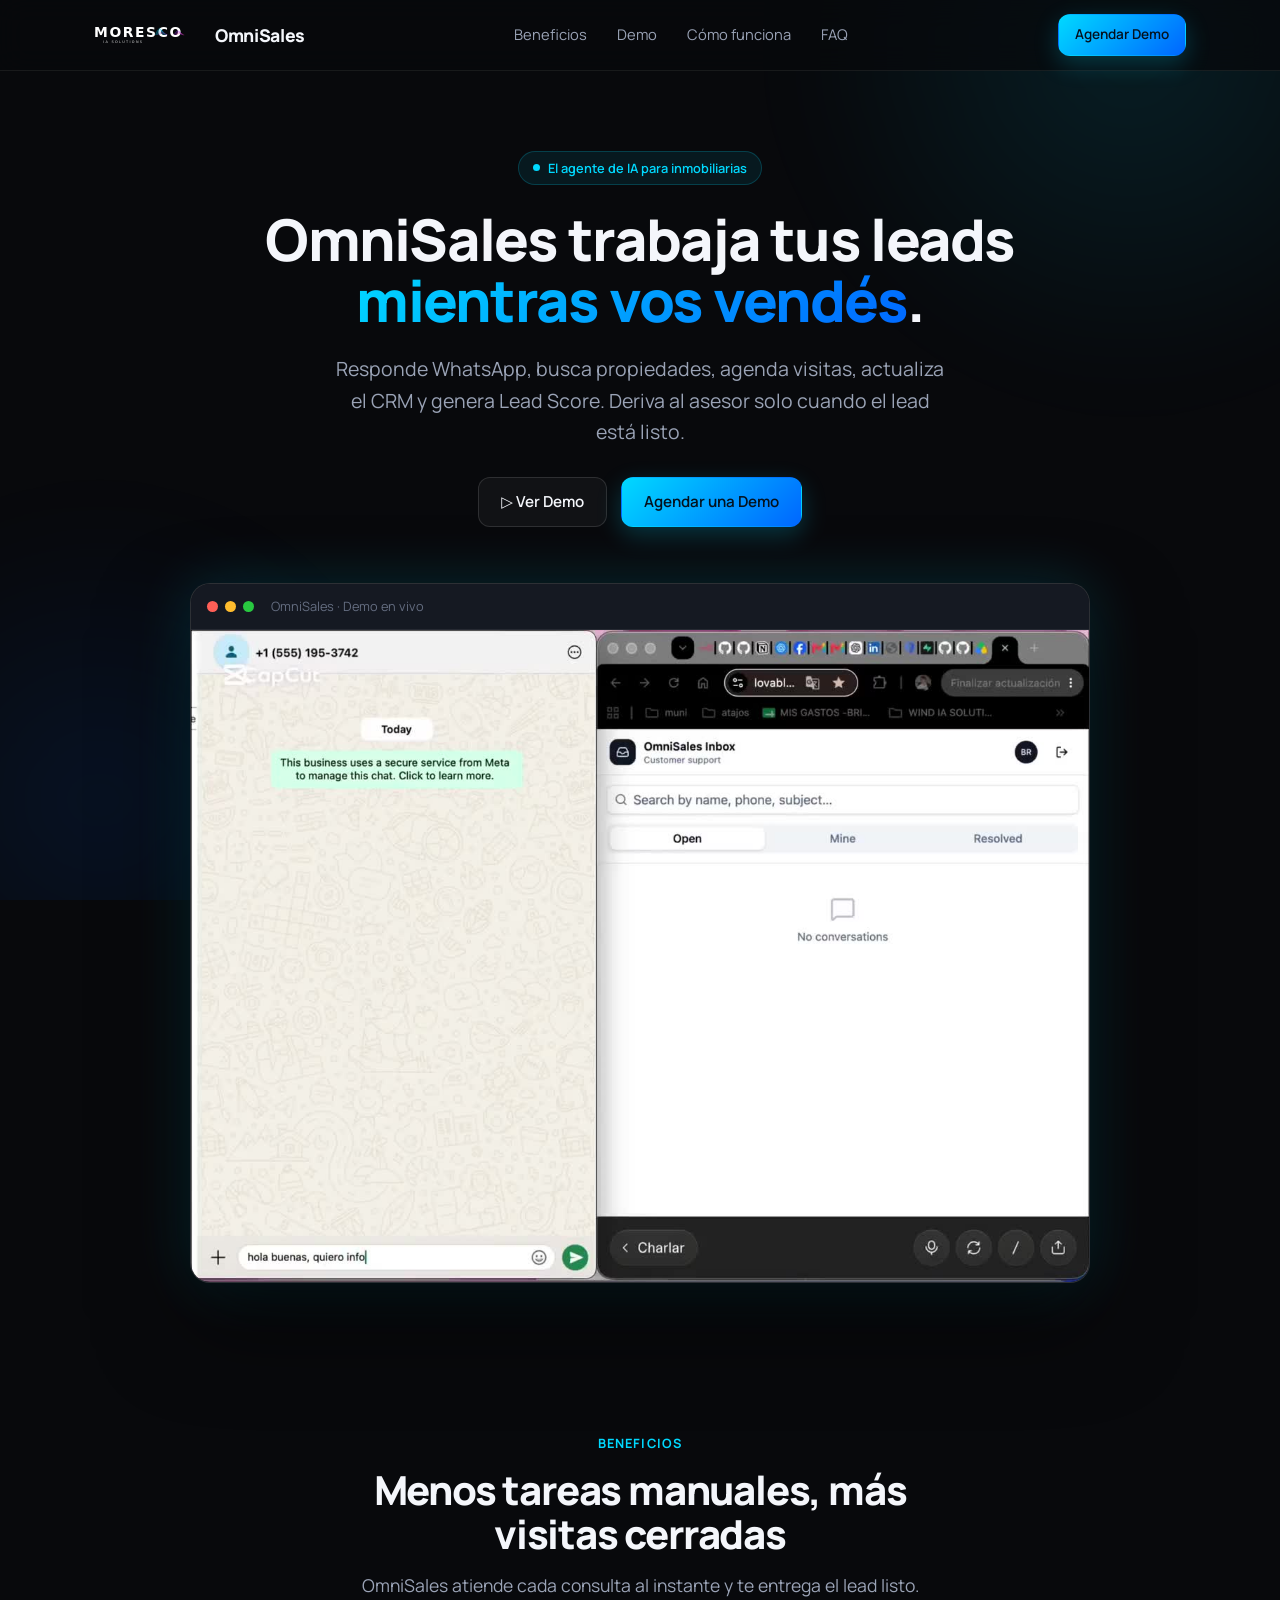
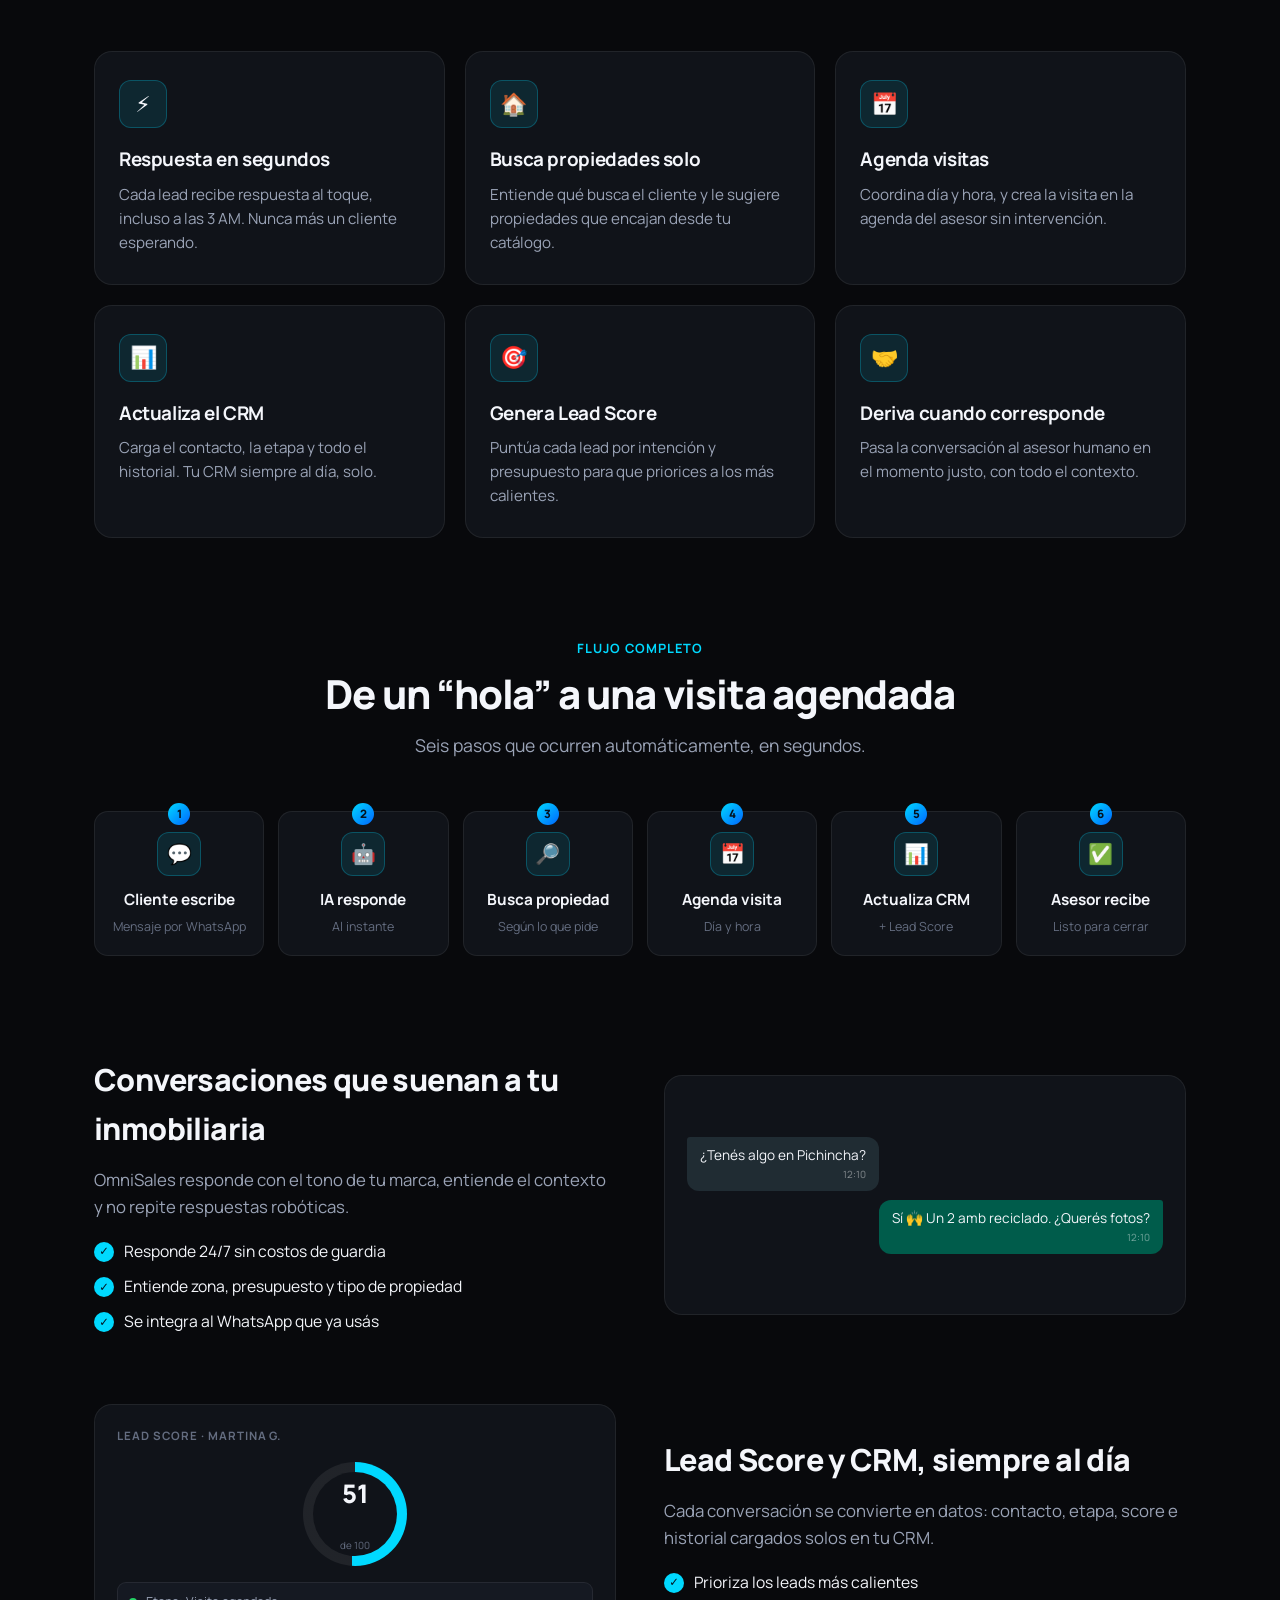
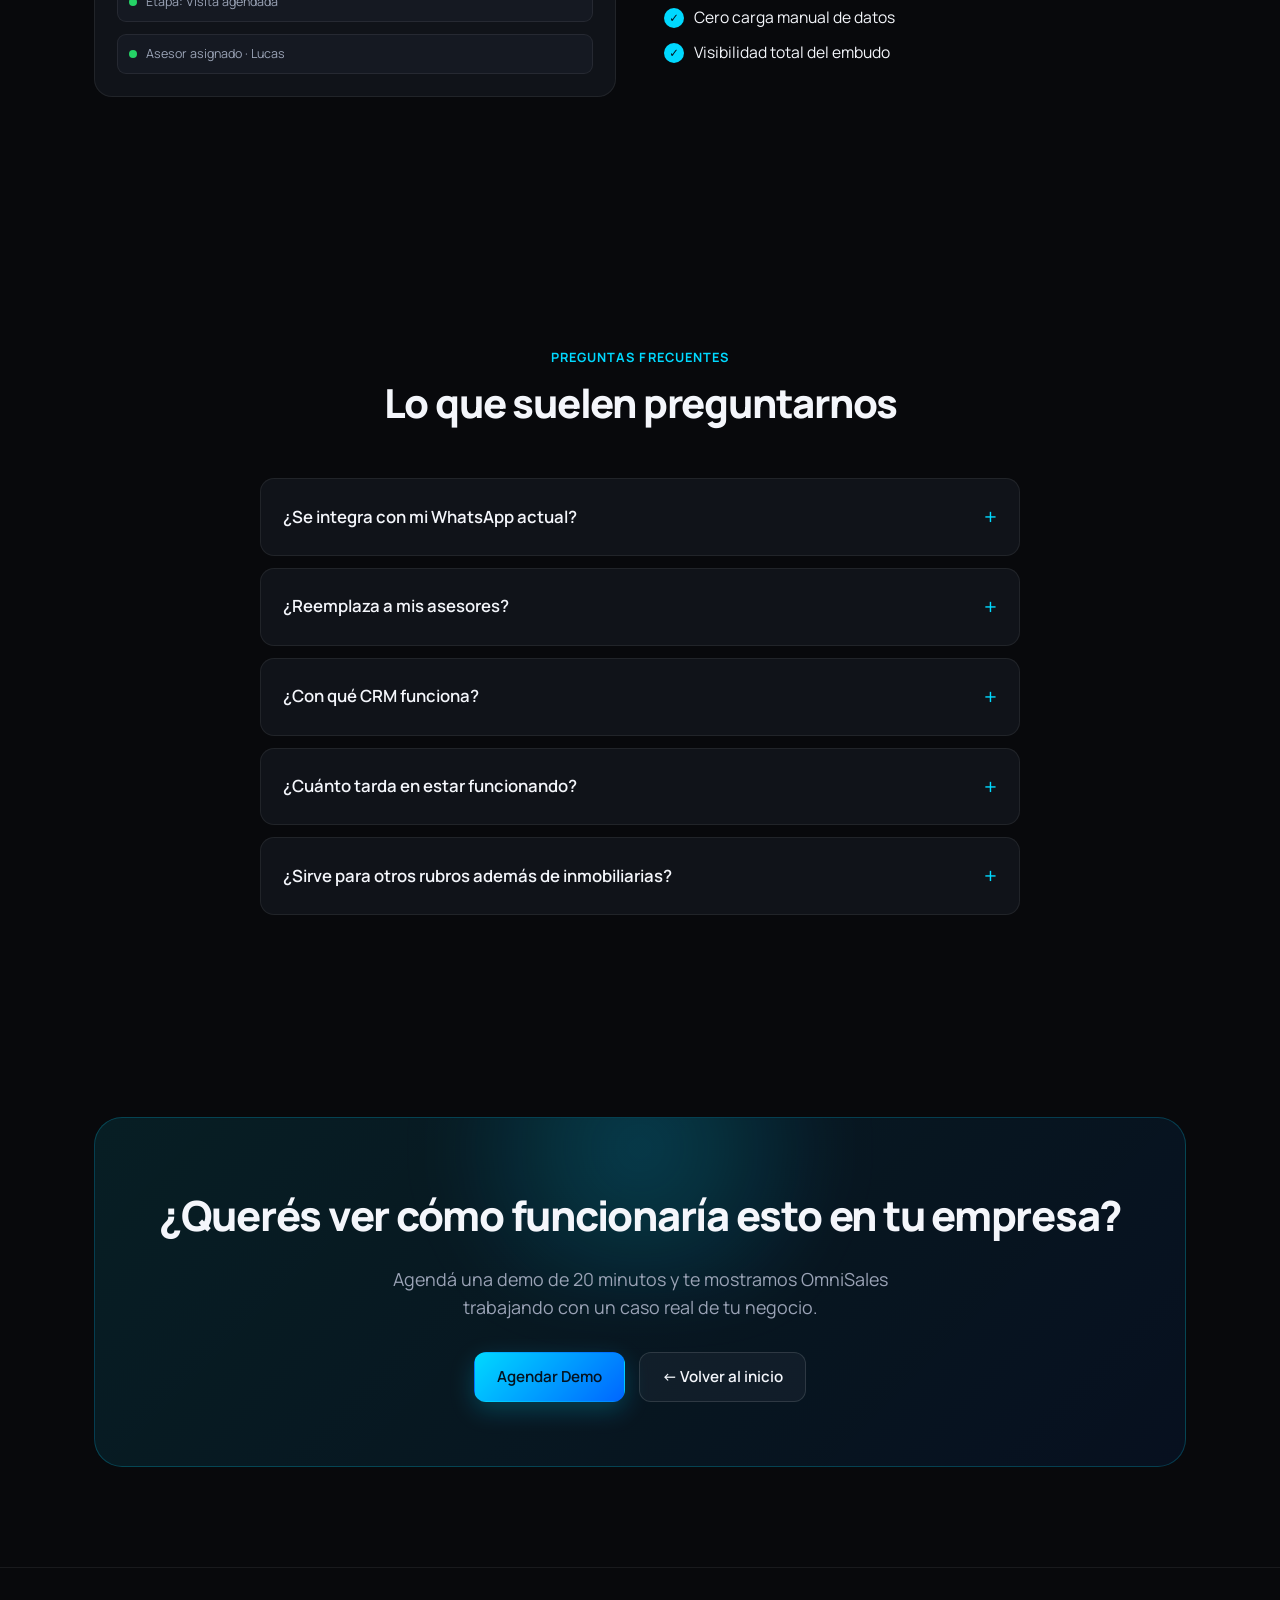
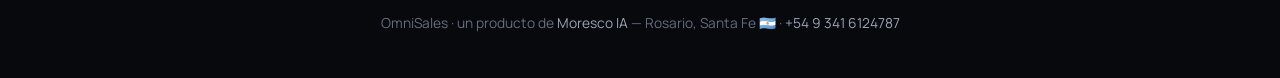
==== commit 954085d1: "Add files via upload" ====
--- a/omnisales.html
+++ b/omnisales.html
@@ -3,7 +3,7 @@
 <head>
 <meta charset="UTF-8">
 <meta name="viewport" content="width=device-width, initial-scale=1.0">
-<title>OmniSales — Agente de IA para inmobiliarias | WIND IA</title>
+<title>OmniSales — Agente de IA para inmobiliarias | Moresco IA</title>
 <meta name="description" content="OmniSales responde WhatsApp, busca propiedades, agenda visitas, actualiza el CRM y genera Lead Score. El agente de IA que trabaja tus leads 24/7.">
 <link rel="preconnect" href="https://fonts.googleapis.com">
 <link href="https://fonts.googleapis.com/css2?family=Manrope:wght@400;500;600;700;800&display=swap" rel="stylesheet">
@@ -146,7 +146,7 @@
 
 <nav>
   <div class="nav-in">
-    <a href="index.html" class="logo"><span class="logo-mark">◭</span> WIND IA · OmniSales</a>
+    <a href="index.html" class="logo"><img src="[data-uri]" alt="Moresco IA" style="height:32px;width:auto;"> OmniSales</a>
     <ul class="nav-links">
       <li><a href="#beneficios">Beneficios</a></li>
       <li><a href="#demo">Demo</a></li>
@@ -283,7 +283,7 @@
 
 <footer>
   <div class="wrap">
-    OmniSales · un producto de <a href="index.html">WIND IA Solutions</a> — Rosario, Santa Fe 🇦🇷 ·
+    OmniSales · un producto de <a href="index.html">Moresco IA</a> — Rosario, Santa Fe 🇦🇷 ·
     <a href="https://wa.me/5493416124787">+54 9 341 6124787</a>
   </div>
 </footer>
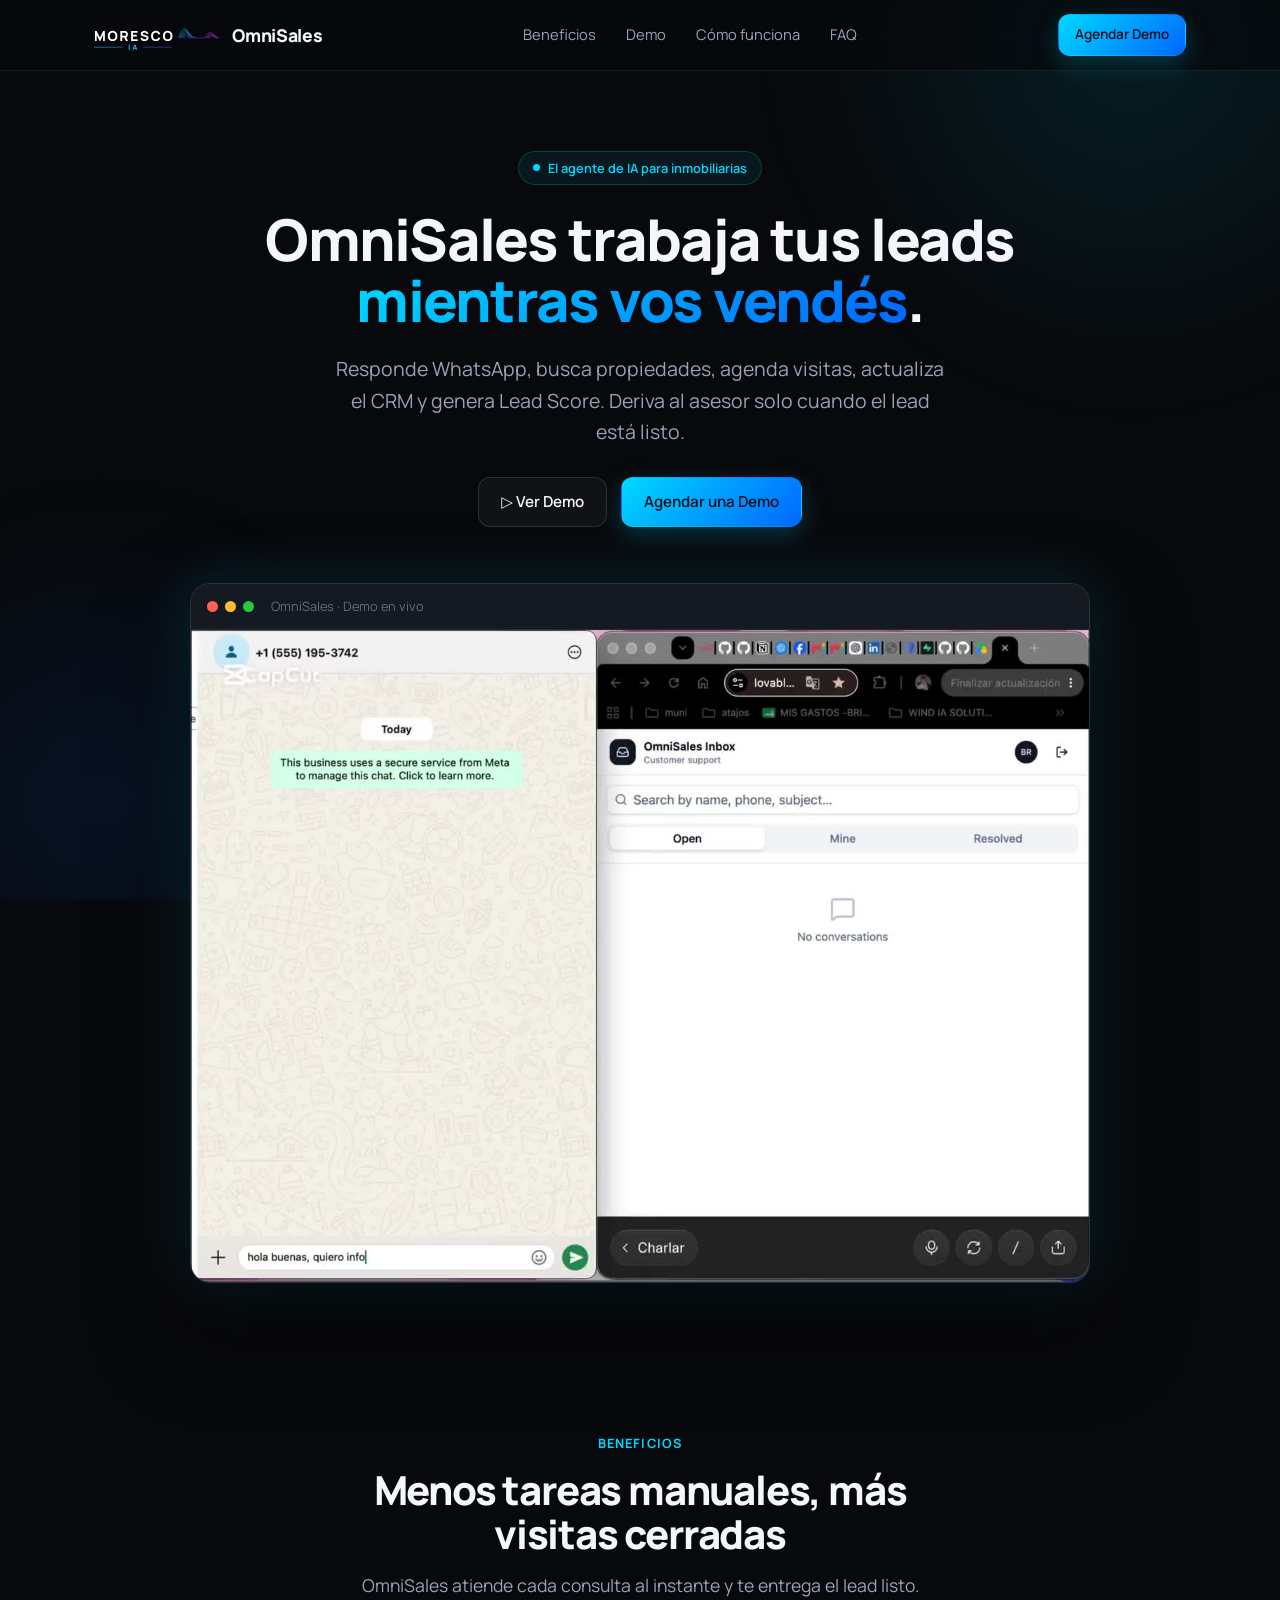
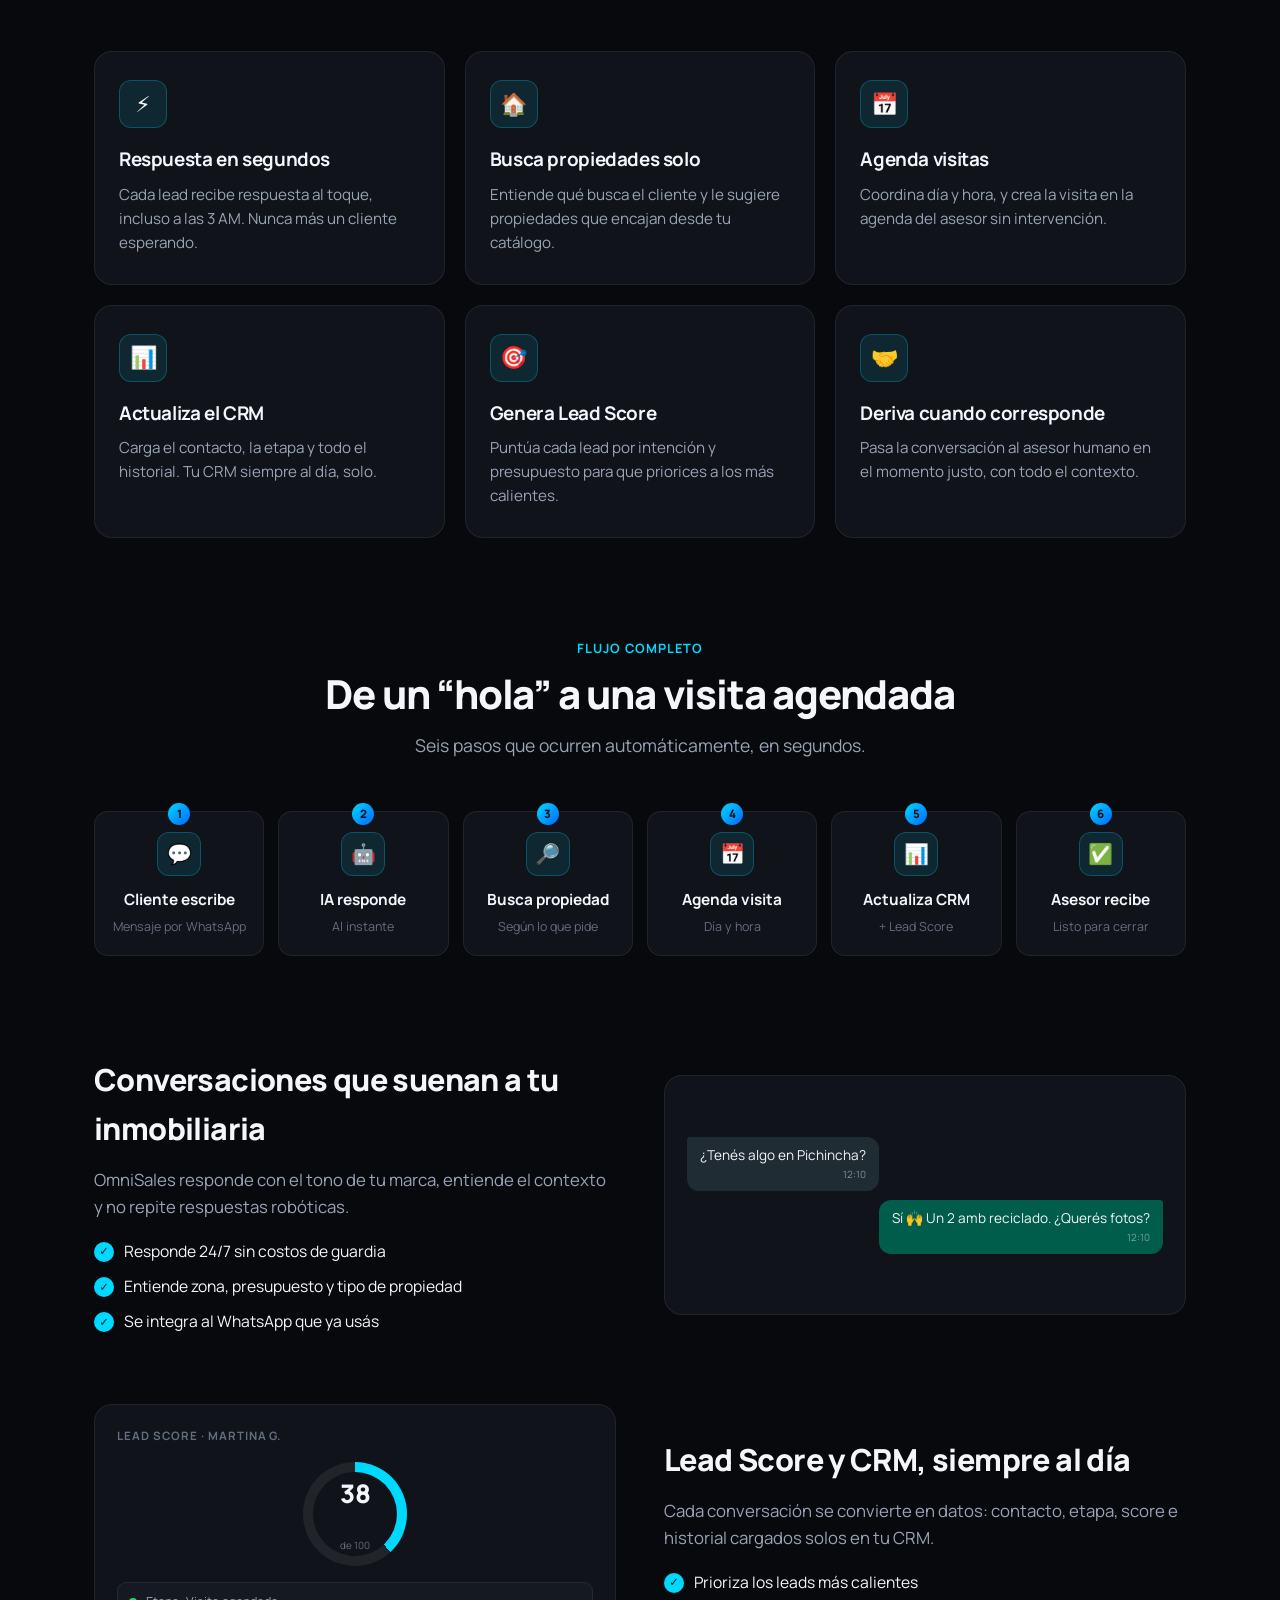
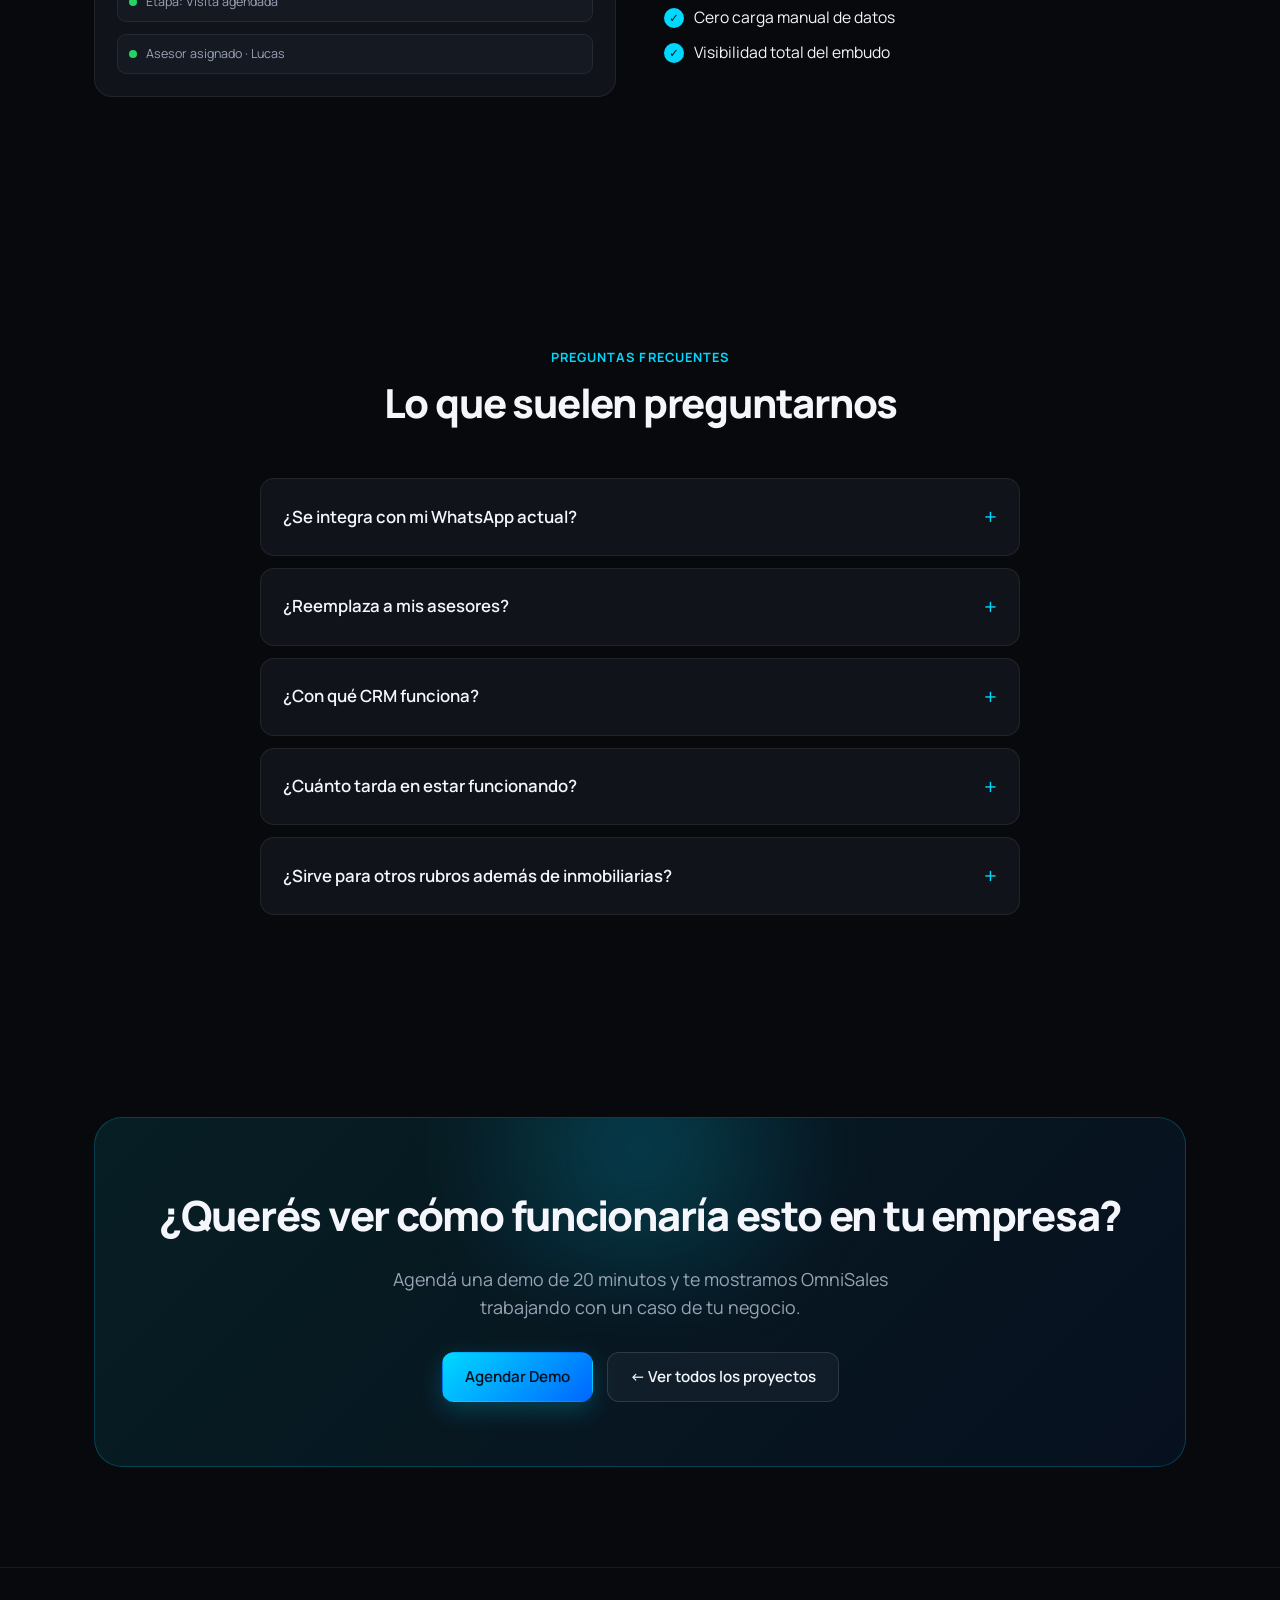
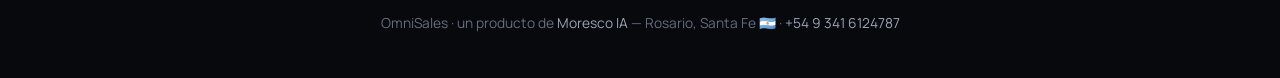
==== commit 24aada0e: "Web nueva: inicio y OmniSales" ====
--- a/omnisales.html
+++ b/omnisales.html
@@ -5,6 +5,14 @@
 <meta name="viewport" content="width=device-width, initial-scale=1.0">
 <title>OmniSales — Agente de IA para inmobiliarias | Moresco IA</title>
 <meta name="description" content="OmniSales responde WhatsApp, busca propiedades, agenda visitas, actualiza el CRM y genera Lead Score. El agente de IA que trabaja tus leads 24/7.">
+<link rel="canonical" href="https://morescoiasolutions.netlify.app/omnisales">
+<meta property="og:type" content="website">
+<meta property="og:site_name" content="Moresco IA">
+<meta property="og:title" content="OmniSales — Agente de IA para inmobiliarias | Moresco IA">
+<meta property="og:description" content="Un producto de Moresco IA: atiende WhatsApp, busca propiedades, agenda visitas y actualiza el CRM.">
+<meta property="og:image" content="https://morescoiasolutions.netlify.app/assets/omnisales-poster.jpg">
+<meta name="twitter:card" content="summary_large_image">
+<link rel="icon" type="image/svg+xml" href="assets/favicon.svg">
 <link rel="preconnect" href="https://fonts.googleapis.com">
 <link href="https://fonts.googleapis.com/css2?family=Manrope:wght@400;500;600;700;800&display=swap" rel="stylesheet">
 <style>
@@ -146,7 +154,7 @@
 
 <nav>
   <div class="nav-in">
-    <a href="index.html" class="logo"><img src="[data-uri]" alt="Moresco IA" style="height:32px;width:auto;"> OmniSales</a>
+    <a href="index.html" class="logo"><img src="assets/logo-moresco-ia.svg" alt="Moresco IA" style="height:34px;width:auto;"> OmniSales</a>
     <ul class="nav-links">
       <li><a href="#beneficios">Beneficios</a></li>
       <li><a href="#demo">Demo</a></li>
@@ -272,10 +280,10 @@
   <div class="wrap">
     <div class="final-box reveal">
       <h2>¿Querés ver cómo funcionaría esto en tu empresa?</h2>
-      <p>Agendá una demo de 20 minutos y te mostramos OmniSales trabajando con un caso real de tu negocio.</p>
+      <p>Agendá una demo de 20 minutos y te mostramos OmniSales trabajando con un caso de tu negocio.</p>
       <div class="hero-btns">
         <a href="https://wa.me/5493416124787?text=Hola!%20Quiero%20agendar%20una%20demo%20de%20OmniSales" class="btn btn-primary">Agendar Demo</a>
-        <a href="index.html" class="btn btn-ghost">← Volver al inicio</a>
+        <a href="index.html#proyectos" class="btn btn-ghost">← Ver todos los proyectos</a>
       </div>
     </div>
   </div>
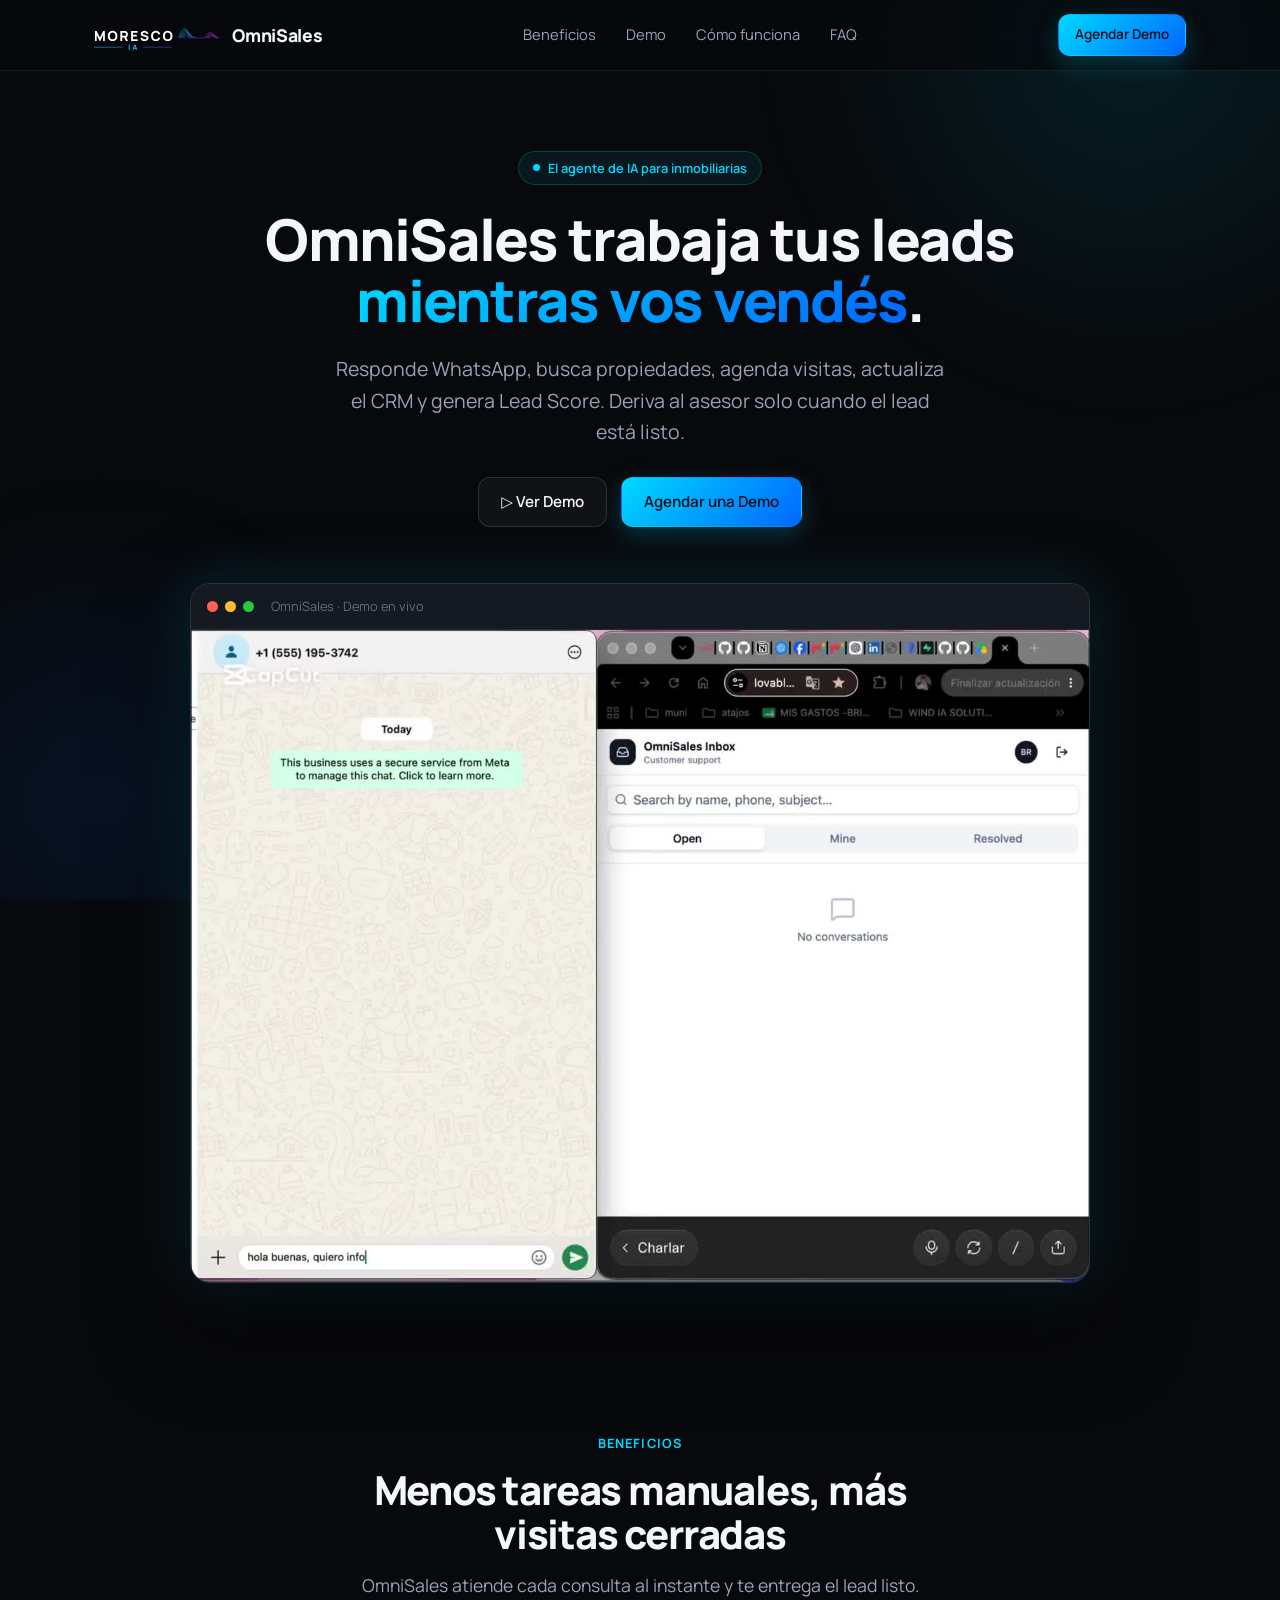
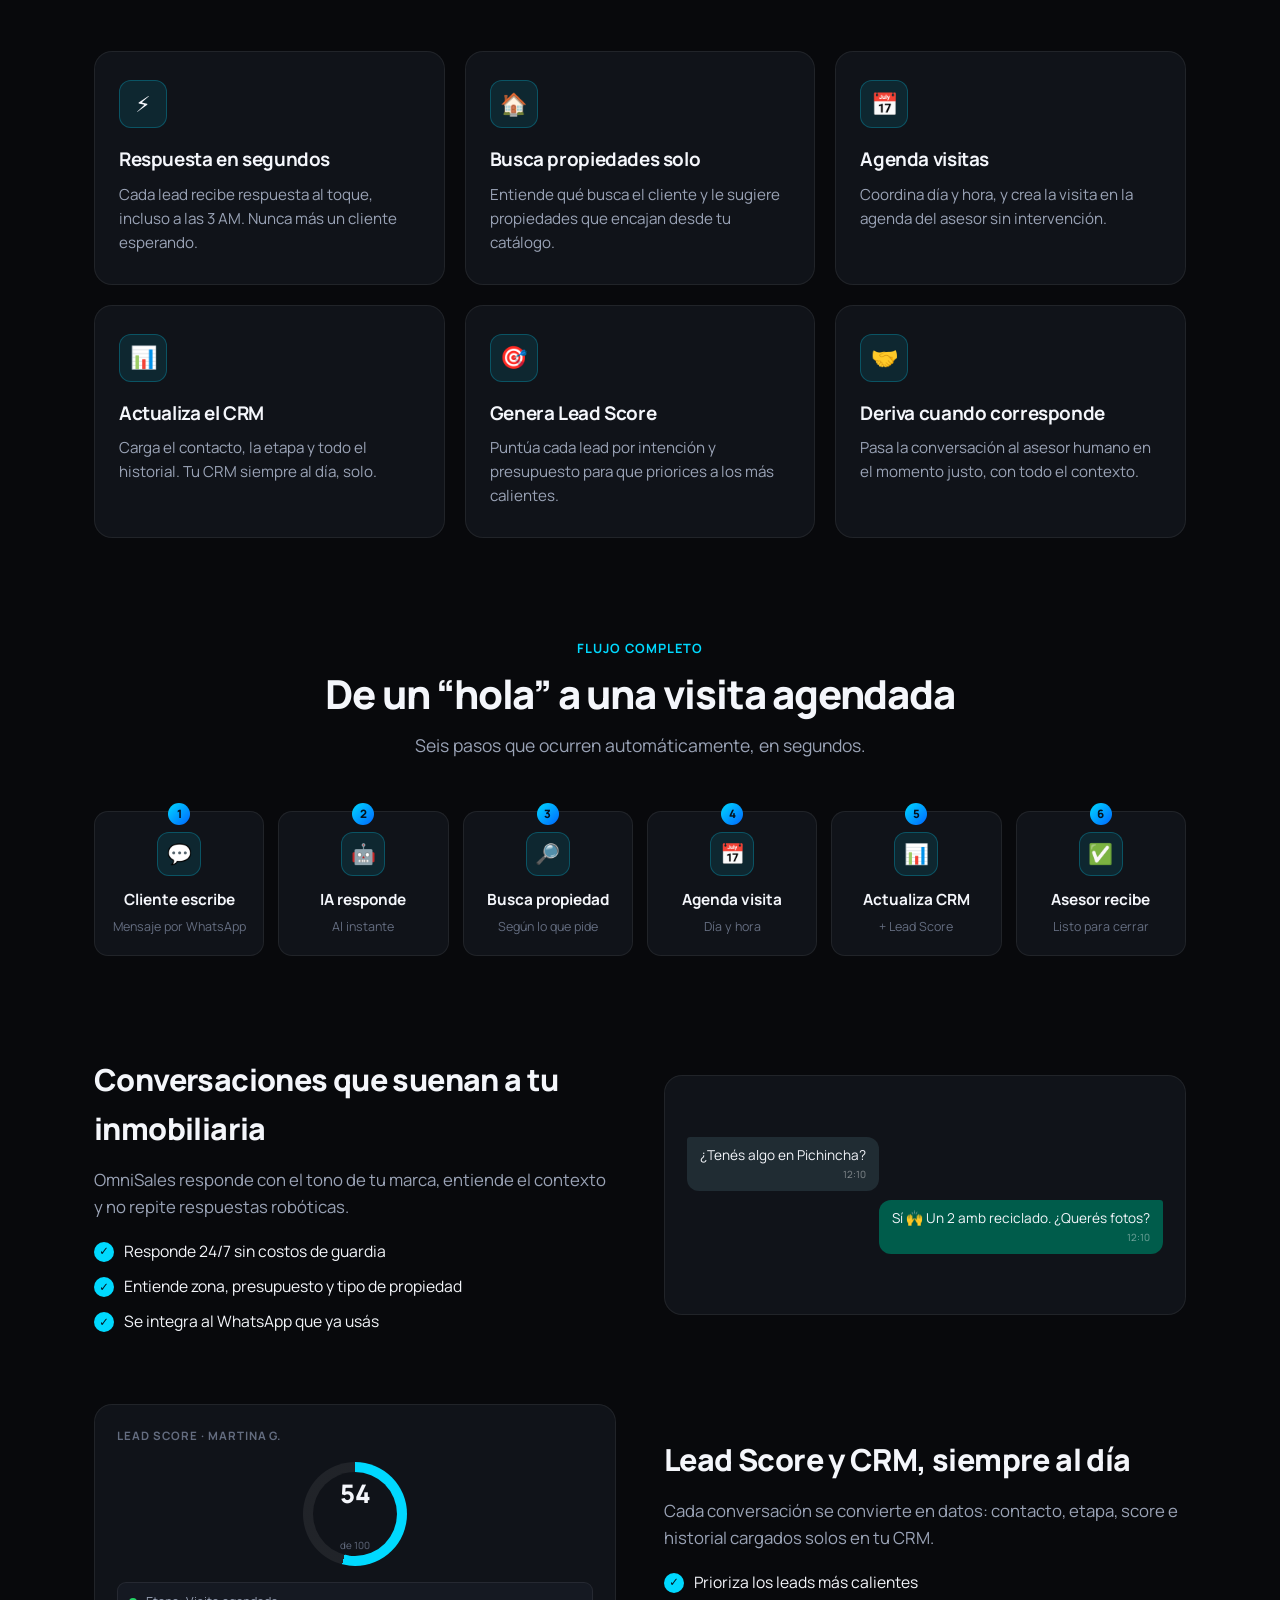
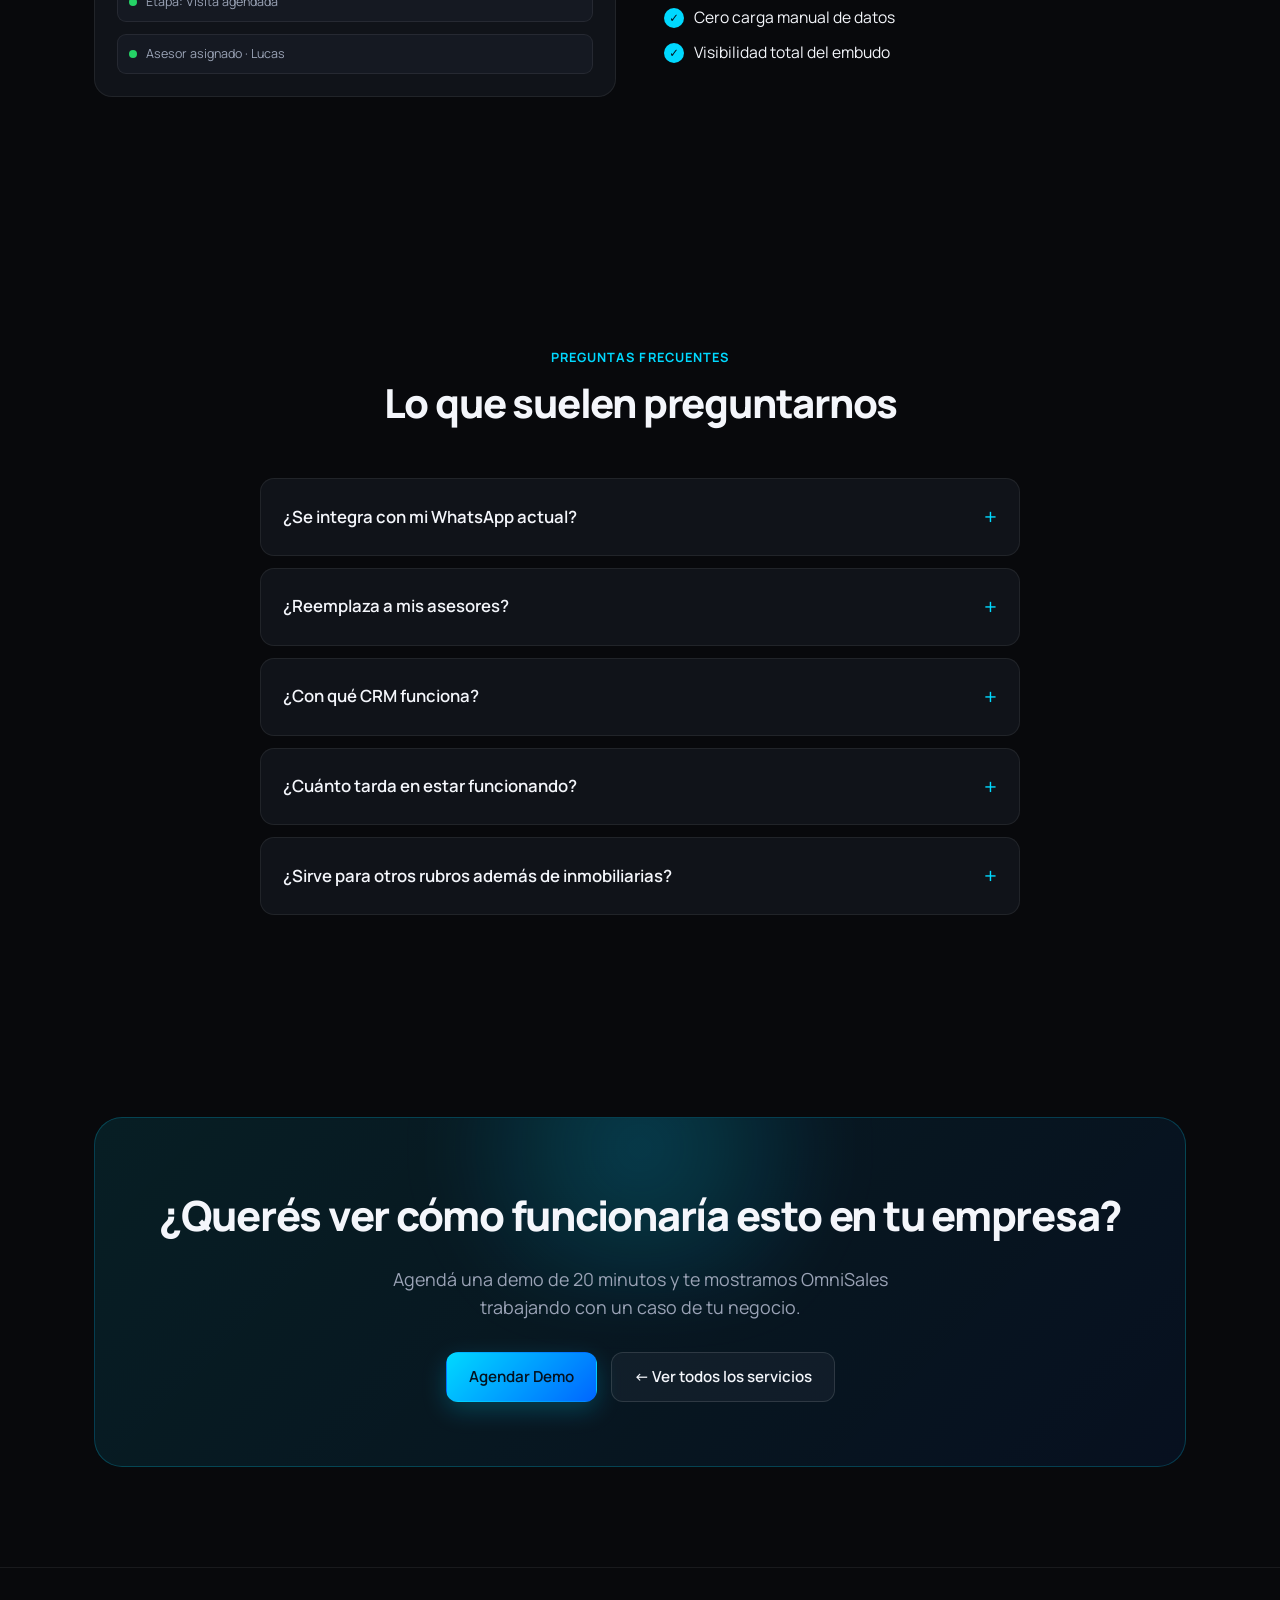
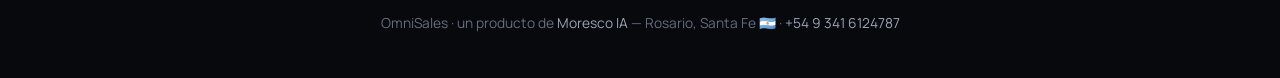
==== commit 0a5cab9c: "Rediseño completo de la página principal" ====
--- a/omnisales.html
+++ b/omnisales.html
@@ -283,7 +283,7 @@
       <p>Agendá una demo de 20 minutos y te mostramos OmniSales trabajando con un caso de tu negocio.</p>
       <div class="hero-btns">
         <a href="https://wa.me/5493416124787?text=Hola!%20Quiero%20agendar%20una%20demo%20de%20OmniSales" class="btn btn-primary">Agendar Demo</a>
-        <a href="index.html#proyectos" class="btn btn-ghost">← Ver todos los proyectos</a>
+        <a href="index.html#servicios" class="btn btn-ghost">← Ver todos los servicios</a>
       </div>
     </div>
   </div>
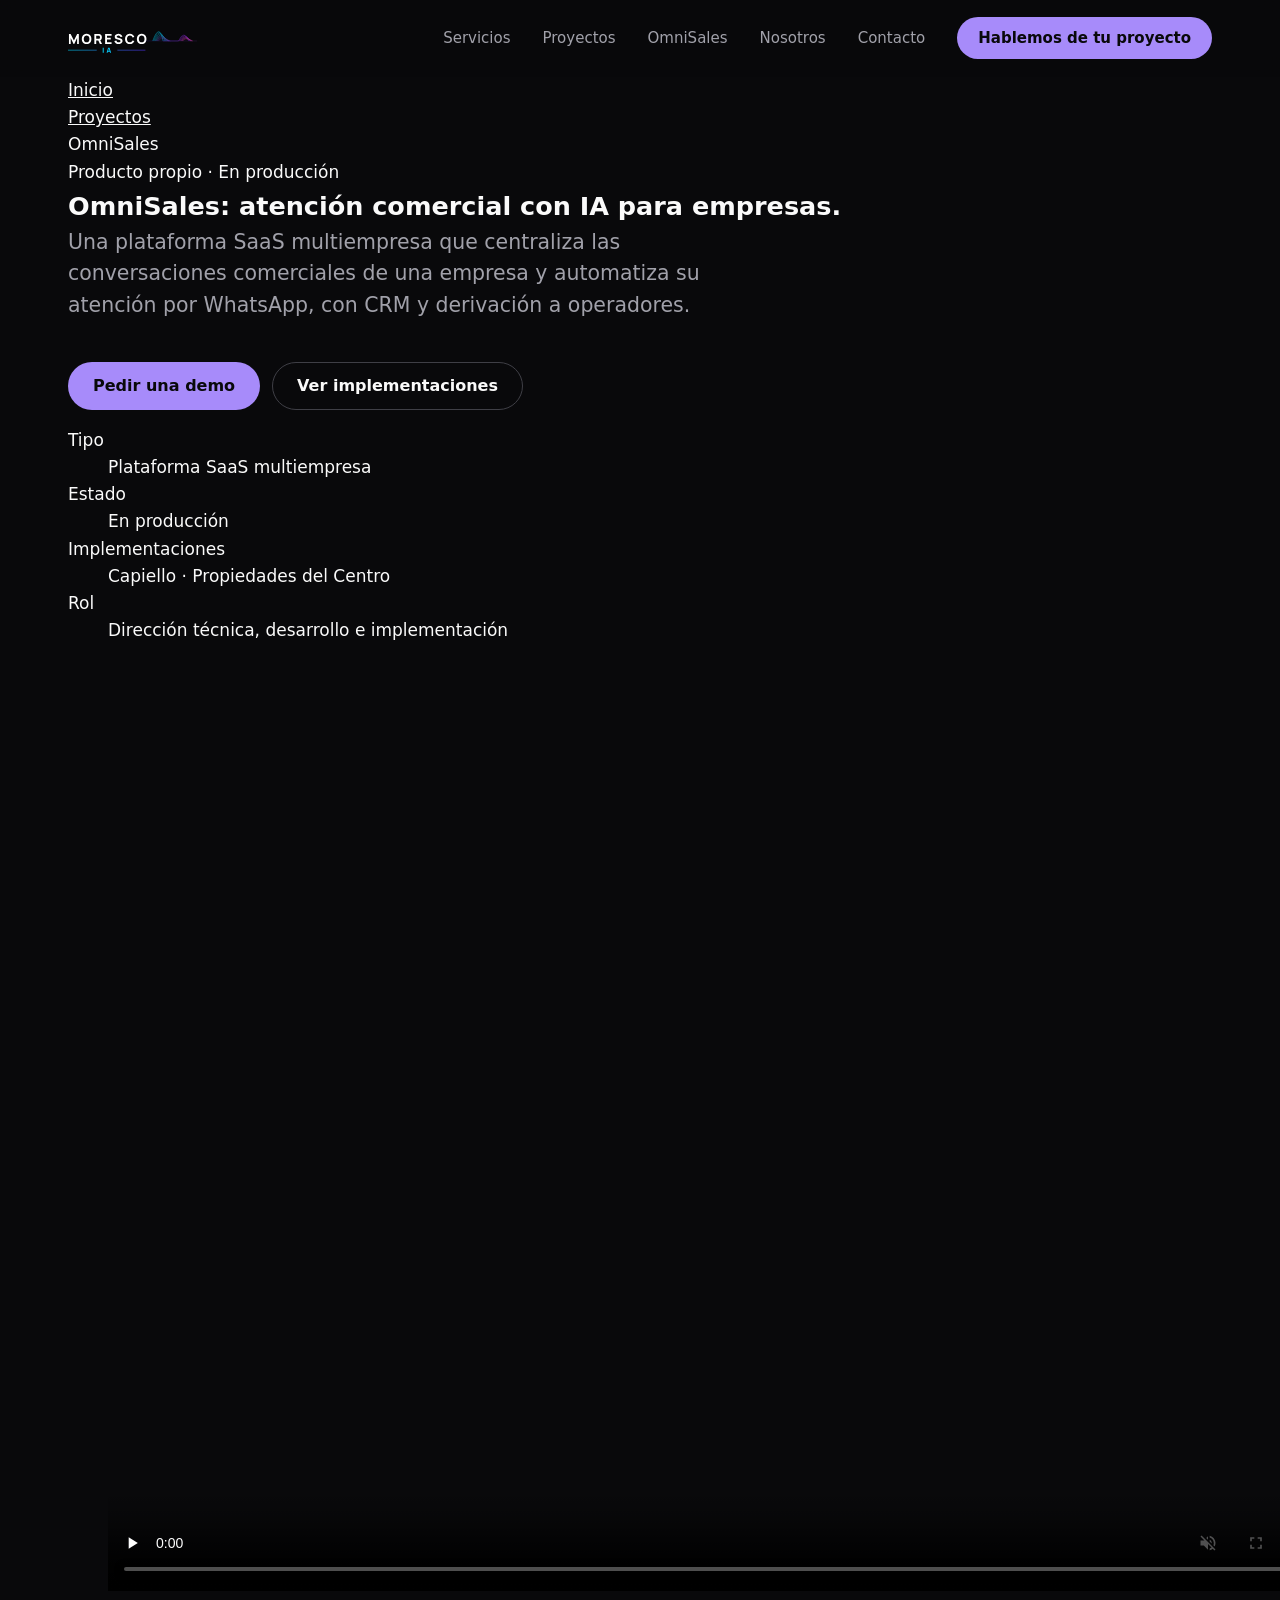
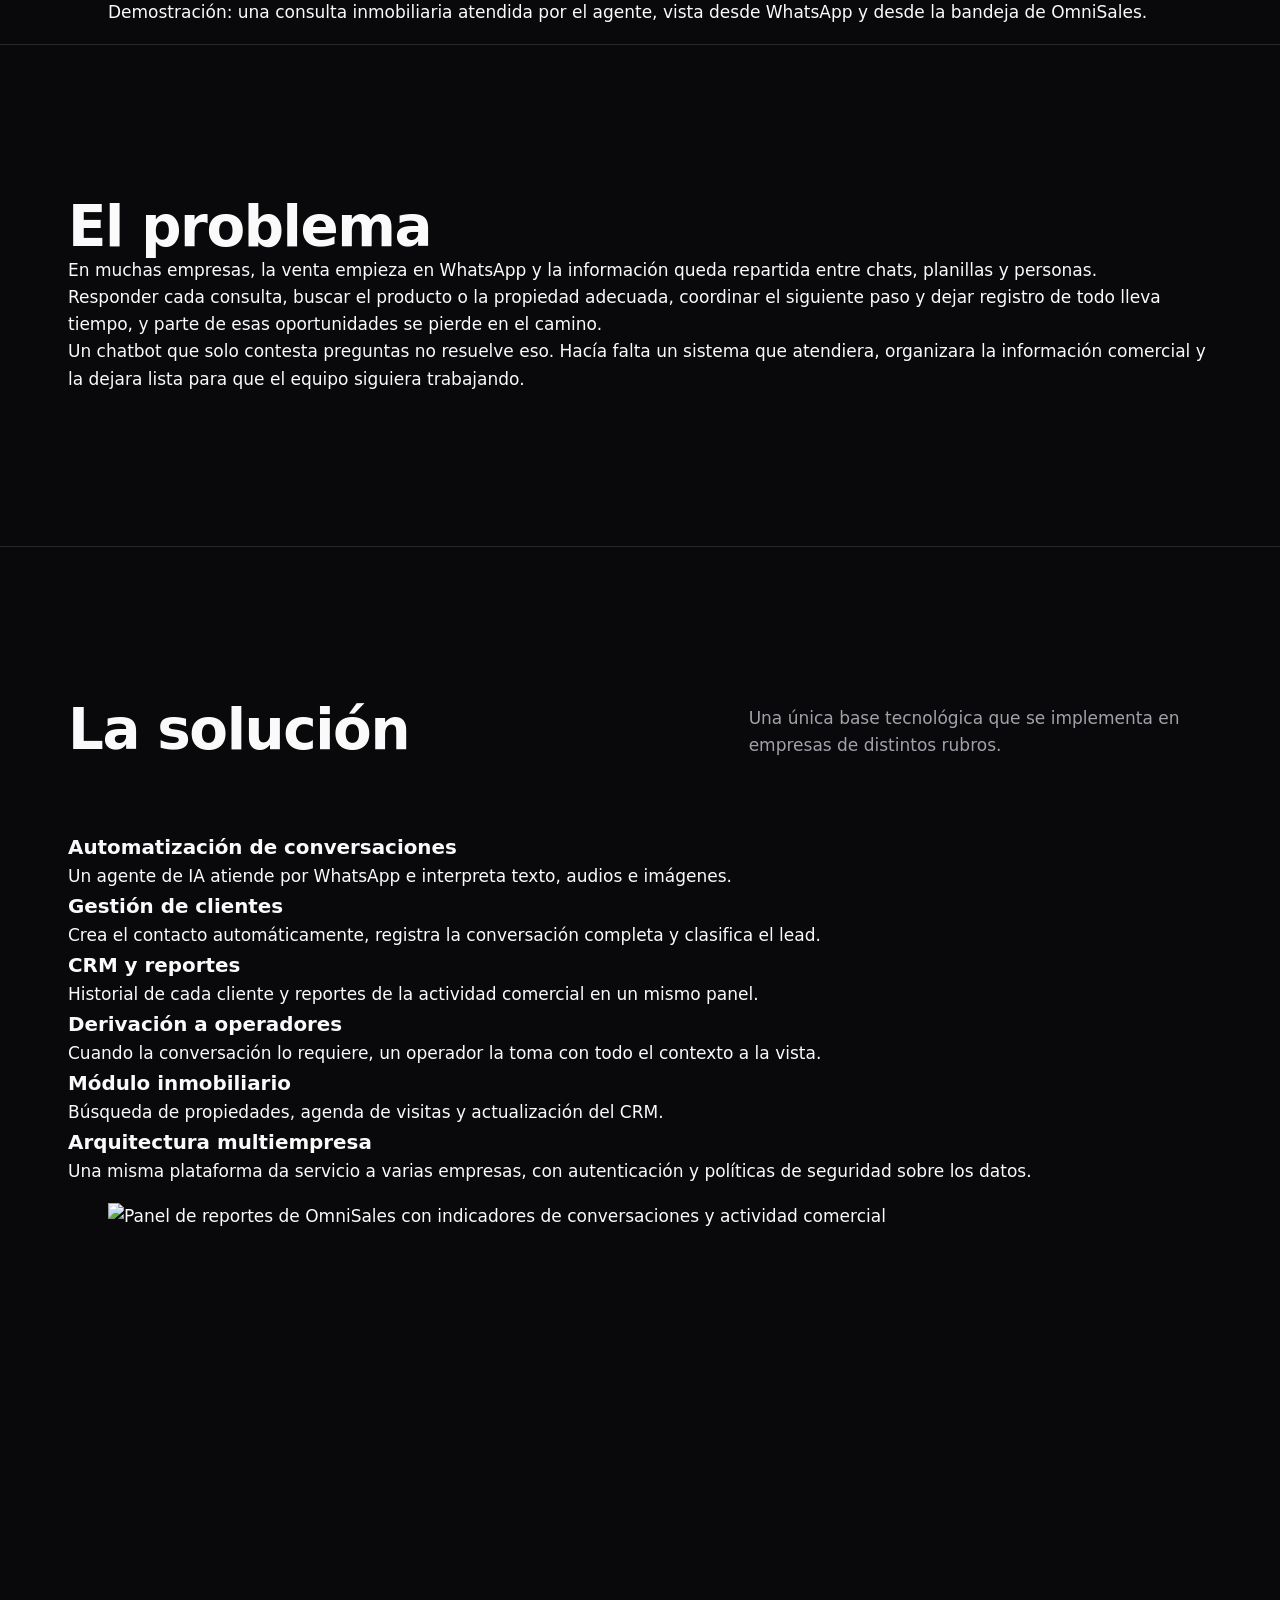
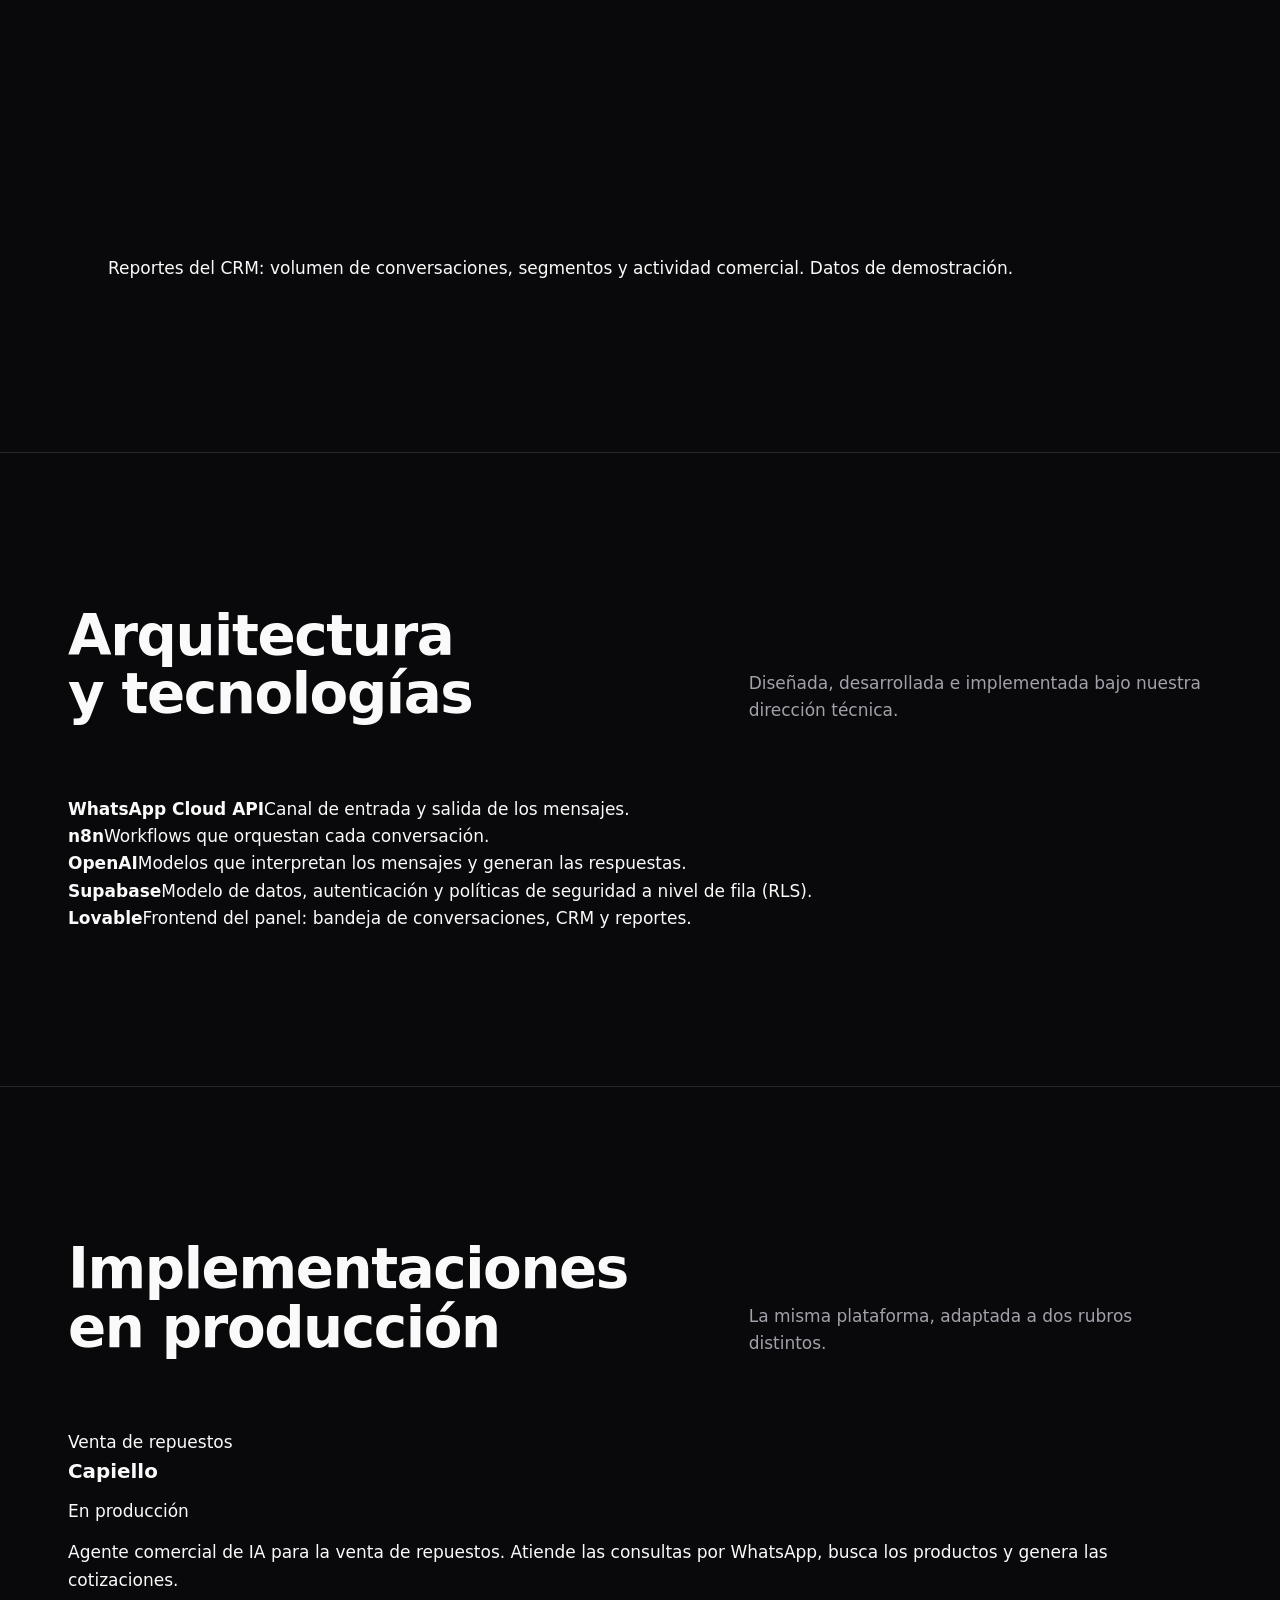
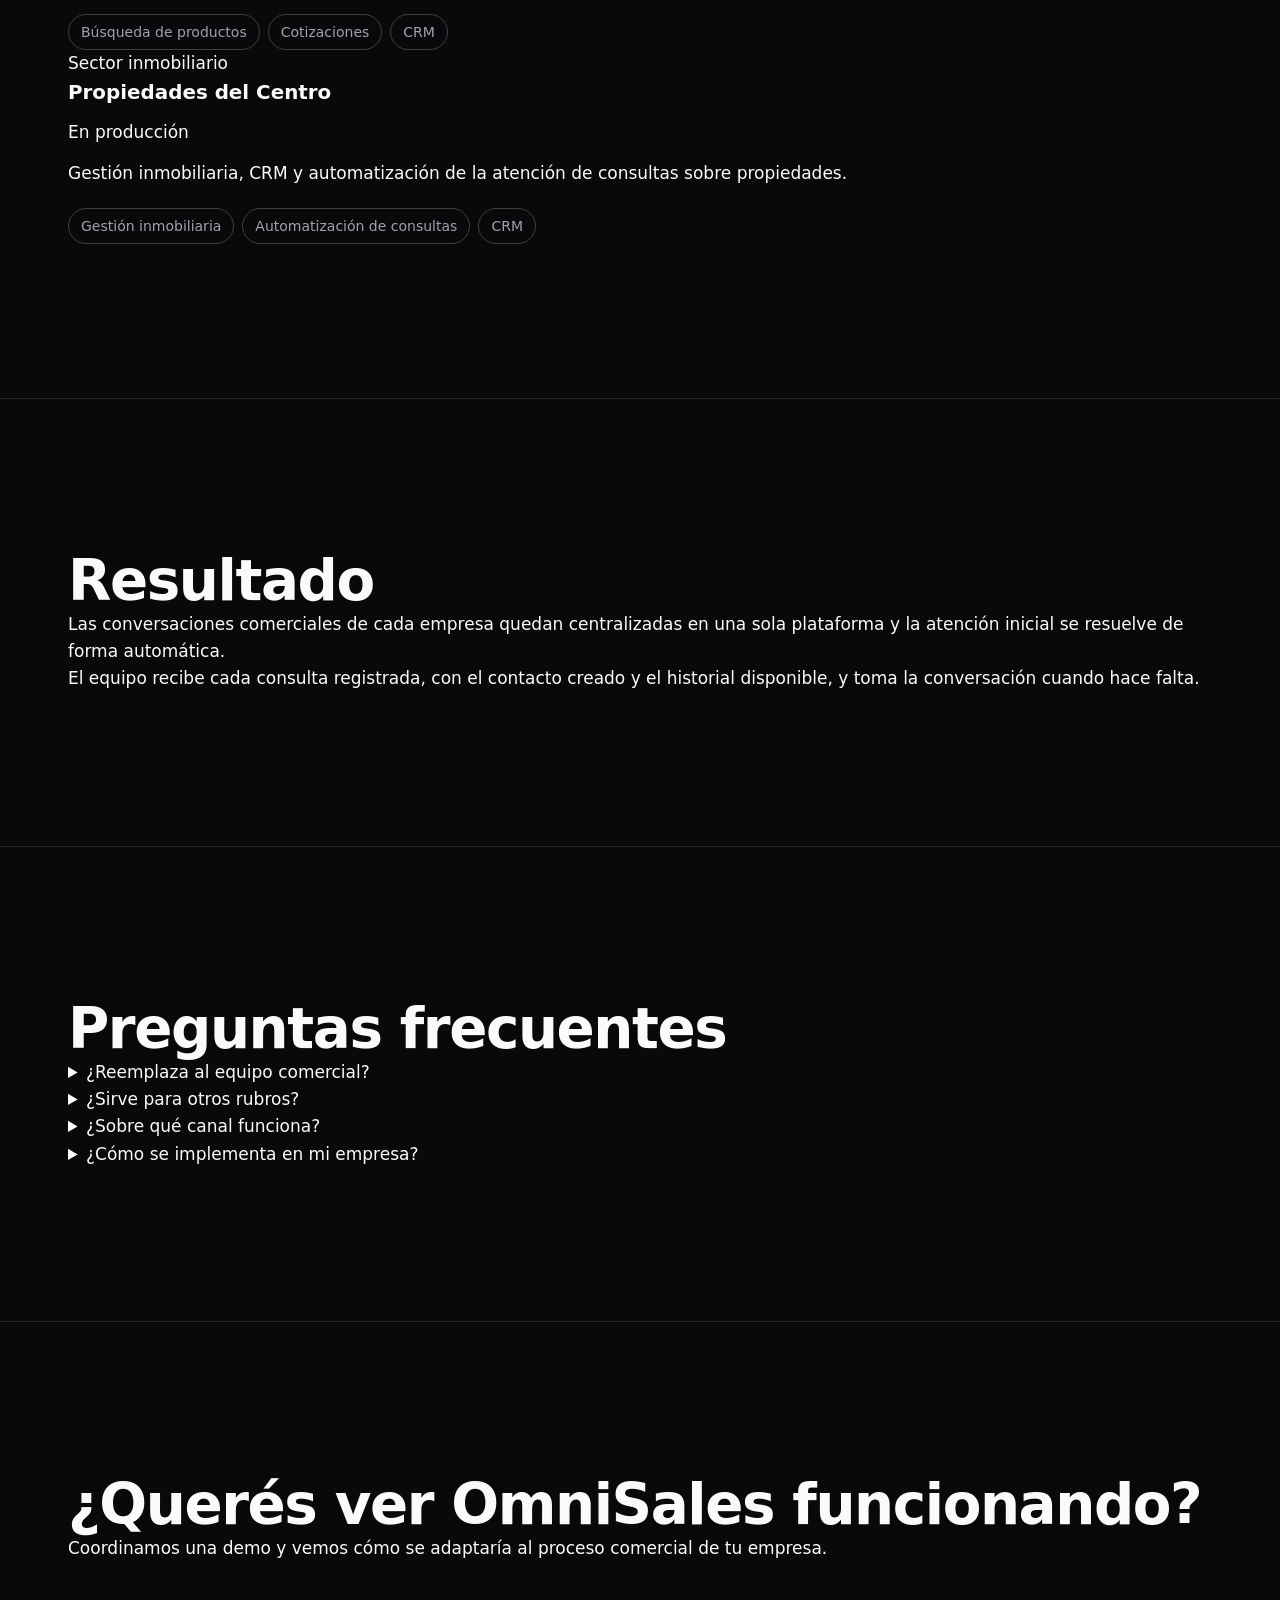
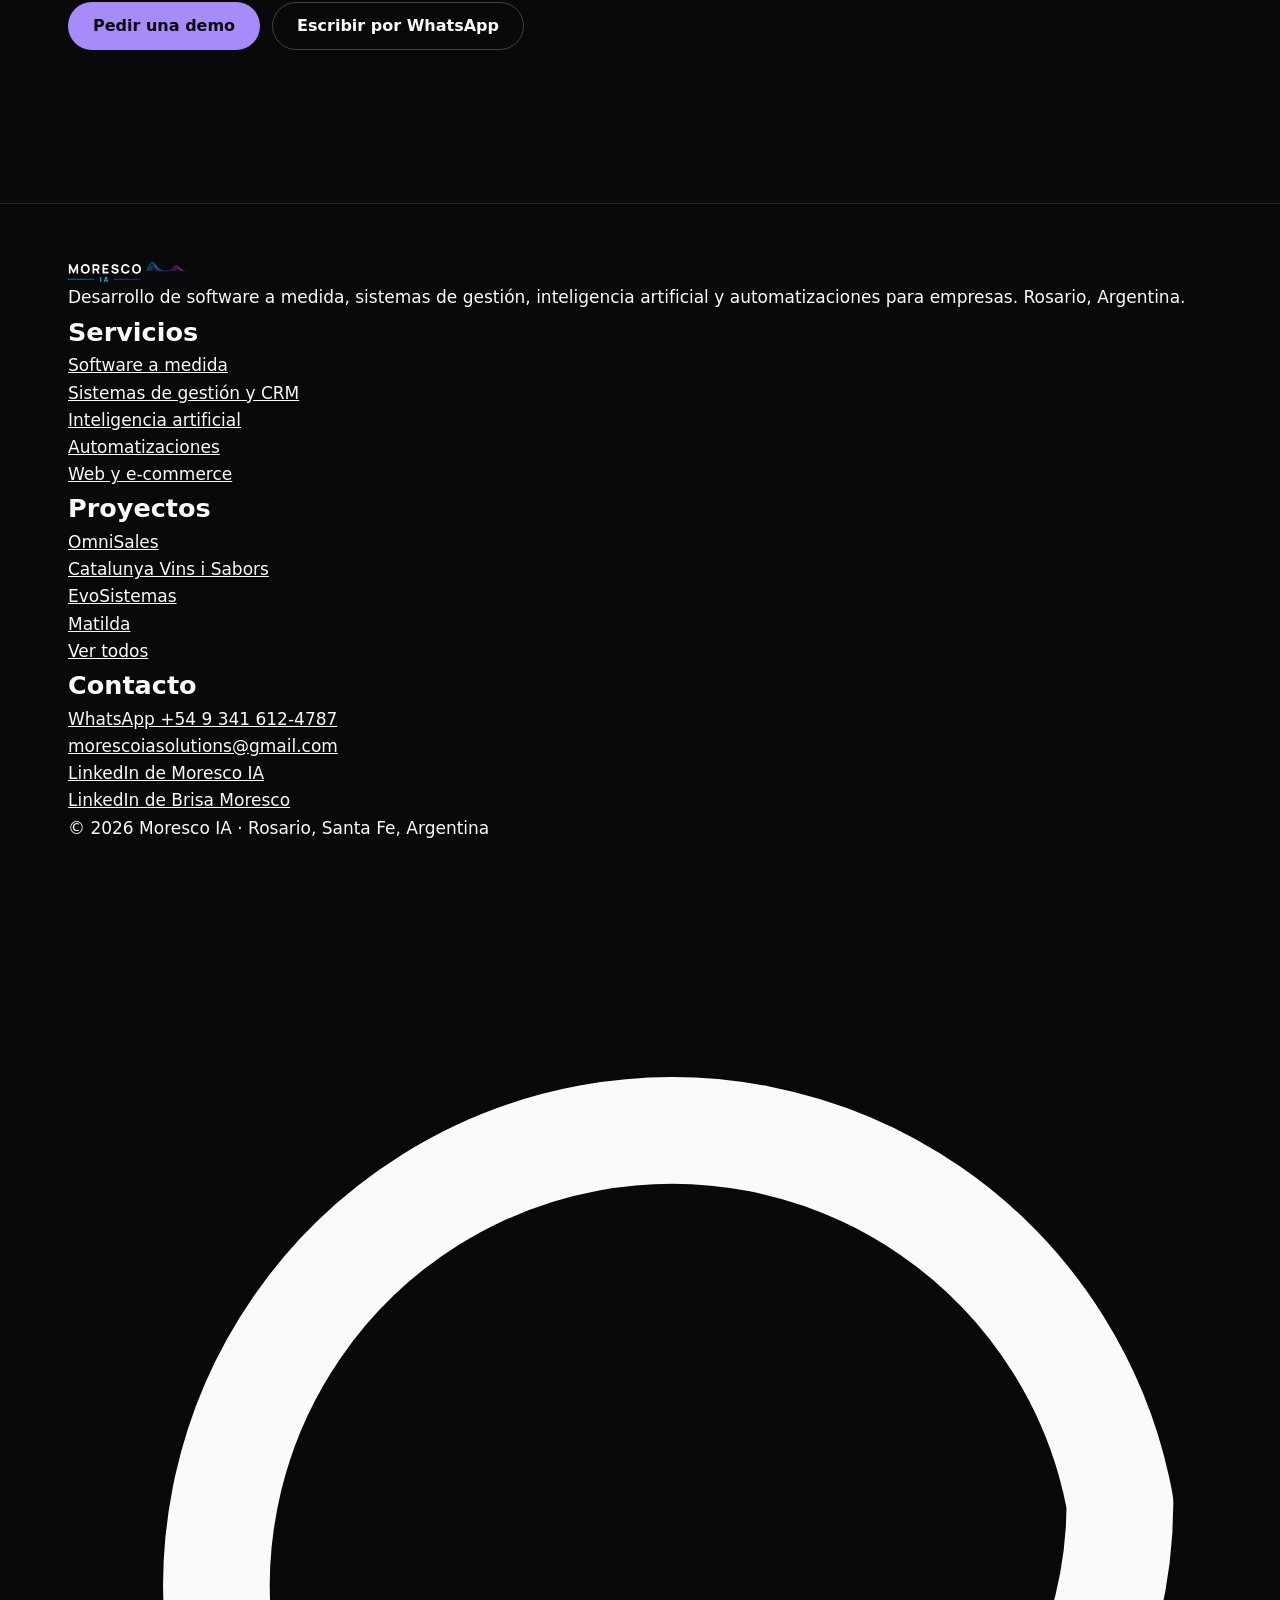
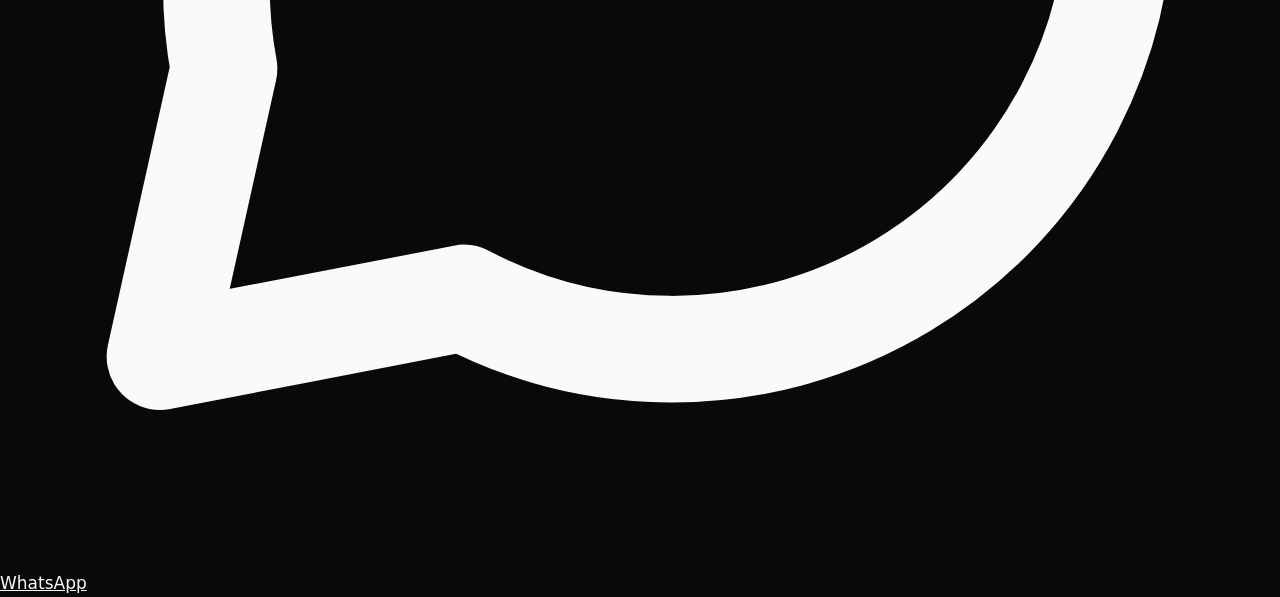
==== commit aac469c0: "Add files via upload" ====
--- a/omnisales.html
+++ b/omnisales.html
@@ -1,337 +1,319 @@
 <!DOCTYPE html>
-<html lang="es">
+<html lang="es-AR">
 <head>
 <meta charset="UTF-8">
-<meta name="viewport" content="width=device-width, initial-scale=1.0">
-<title>OmniSales — Agente de IA para inmobiliarias | Moresco IA</title>
-<meta name="description" content="OmniSales responde WhatsApp, busca propiedades, agenda visitas, actualiza el CRM y genera Lead Score. El agente de IA que trabaja tus leads 24/7.">
-<link rel="canonical" href="https://morescoiasolutions.netlify.app/omnisales">
+<meta name="viewport" content="width=device-width, initial-scale=1">
+<title>OmniSales · Plataforma SaaS de atención comercial con IA | Moresco IA</title>
+<meta name="description" content="OmniSales es una plataforma SaaS multiempresa que centraliza conversaciones comerciales y automatiza la atención por WhatsApp con IA y CRM. En producción en Capiello y Propiedades del Centro.">
+<link rel="canonical" href="https://morescoiasolutions.netlify.app/omnisales.html">
+<meta name="theme-color" content="#09090B">
+
 <meta property="og:type" content="website">
 <meta property="og:site_name" content="Moresco IA">
-<meta property="og:title" content="OmniSales — Agente de IA para inmobiliarias | Moresco IA">
-<meta property="og:description" content="Un producto de Moresco IA: atiende WhatsApp, busca propiedades, agenda visitas y actualiza el CRM.">
-<meta property="og:image" content="https://morescoiasolutions.netlify.app/assets/omnisales-poster.jpg">
+<meta property="og:locale" content="es_AR">
+<meta property="og:title" content="OmniSales · Plataforma SaaS de atención comercial con IA | Moresco IA">
+<meta property="og:description" content="OmniSales es una plataforma SaaS multiempresa que centraliza conversaciones comerciales y automatiza la atención por WhatsApp con IA y CRM. En producción en Capiello y Propiedades del Centro.">
+<meta property="og:url" content="https://morescoiasolutions.netlify.app/omnisales.html">
+<meta property="og:image" content="https://morescoiasolutions.netlify.app/assets/og-moresco-ia.jpg">
+<meta property="og:image:width" content="1200">
+<meta property="og:image:height" content="630">
 <meta name="twitter:card" content="summary_large_image">
+
 <link rel="icon" type="image/svg+xml" href="assets/favicon.svg">
-<link rel="preconnect" href="https://fonts.googleapis.com">
-<link href="https://fonts.googleapis.com/css2?family=Manrope:wght@400;500;600;700;800&display=swap" rel="stylesheet">
-<style>
-:root{
-  --bg:#08090c;--bg-2:#0b0d13;--surface:#101319;--surface-2:#151922;
-  --border:rgba(255,255,255,.07);--border-strong:rgba(255,255,255,.12);
-  --text:#f4f6fb;--text-2:#9aa3b6;--text-3:#646d80;
-  --cyan:#00d9ff;--blue:#0066ff;--green:#25d366;
-  --grad:linear-gradient(135deg,#00d9ff,#0066ff);--glow:0 0 60px rgba(0,217,255,.18);--radius:18px;
+<link rel="preload" href="assets/fonts/bricolage-grotesque.woff2" as="font" type="font/woff2" crossorigin>
+<link rel="stylesheet" href="assets/studio.css">
+
+<script type="application/ld+json">
+{
+ "@context": "https://schema.org",
+ "@graph": [
+  {
+   "@type": "ProfessionalService",
+   "@id": "https://morescoiasolutions.netlify.app/#empresa",
+   "name": "Moresco IA",
+   "url": "https://morescoiasolutions.netlify.app/",
+   "logo": "https://morescoiasolutions.netlify.app/assets/logo-moresco-ia.svg",
+   "image": "https://morescoiasolutions.netlify.app/assets/og-moresco-ia.jpg",
+   "description": "Empresa de desarrollo de software a medida, sistemas de gestión, CRM, inteligencia artificial y automatizaciones para empresas.",
+   "email": "morescoiasolutions@gmail.com",
+   "telephone": "+5493416124787",
+   "founder": {
+    "@type": "Person",
+    "name": "Brisa Moresco",
+    "sameAs": "https://www.linkedin.com/in/brisa-moresco-a96444286/"
+   },
+   "address": {
+    "@type": "PostalAddress",
+    "addressLocality": "Rosario",
+    "addressRegion": "Santa Fe",
+    "addressCountry": "AR"
+   },
+   "areaServed": {
+    "@type": "Country",
+    "name": "Argentina"
+   },
+   "sameAs": [
+    "https://www.linkedin.com/company/moresco-ia/",
+    "https://www.linkedin.com/in/brisa-moresco-a96444286/"
+   ],
+   "knowsAbout": [
+    "Desarrollo de software a medida",
+    "Sistemas de gestión",
+    "CRM",
+    "Inteligencia artificial para empresas",
+    "Agentes de IA",
+    "Automatización de procesos",
+    "n8n",
+    "Supabase",
+    "Desarrollo web",
+    "E-commerce",
+    "Tiendanube"
+   ]
+  },
+  {
+   "@type": "BreadcrumbList",
+   "itemListElement": [
+    {
+     "@type": "ListItem",
+     "position": 1,
+     "name": "Inicio",
+     "item": "https://morescoiasolutions.netlify.app/"
+    },
+    {
+     "@type": "ListItem",
+     "position": 2,
+     "name": "Proyectos",
+     "item": "https://morescoiasolutions.netlify.app/proyectos/"
+    },
+    {
+     "@type": "ListItem",
+     "position": 3,
+     "name": "OmniSales",
+     "item": "https://morescoiasolutions.netlify.app/omnisales.html"
+    }
+   ]
+  },
+  {
+   "@type": "SoftwareApplication",
+   "name": "OmniSales",
+   "applicationCategory": "BusinessApplication",
+   "operatingSystem": "Web",
+   "url": "https://morescoiasolutions.netlify.app/omnisales.html",
+   "description": "Plataforma SaaS multiempresa de atención comercial con inteligencia artificial: agente por WhatsApp, CRM y derivación a operadores.",
+   "creator": {
+    "@id": "https://morescoiasolutions.netlify.app/#empresa"
+   }
+  }
+ ]
 }
-*{margin:0;padding:0;box-sizing:border-box}
-html{scroll-behavior:smooth}
-body{font-family:'Manrope',system-ui,sans-serif;background:var(--bg);color:var(--text);line-height:1.6;overflow-x:hidden;-webkit-font-smoothing:antialiased}
-a{text-decoration:none;color:inherit}
-.wrap{max-width:1140px;margin:0 auto;padding:0 24px}
-.glow-bg{position:fixed;inset:0;z-index:0;pointer-events:none;overflow:hidden}
-.glow-bg::before{content:"";position:absolute;top:-300px;right:-200px;width:700px;height:700px;background:radial-gradient(circle,rgba(0,217,255,.10),transparent 70%);filter:blur(40px)}
-.glow-bg::after{content:"";position:absolute;bottom:-200px;left:-200px;width:600px;height:600px;background:radial-gradient(circle,rgba(0,102,255,.10),transparent 70%);filter:blur(40px)}
-.content{position:relative;z-index:1}
-nav{position:sticky;top:0;z-index:100;backdrop-filter:blur(14px);background:rgba(8,9,12,.72);border-bottom:1px solid var(--border)}
-.nav-in{max-width:1140px;margin:0 auto;padding:14px 24px;display:flex;align-items:center;justify-content:space-between}
-.logo{font-weight:800;font-size:1.1rem;letter-spacing:-.02em;display:flex;align-items:center;gap:9px}
-.logo-mark{width:26px;height:26px;border-radius:7px;background:var(--grad);box-shadow:var(--glow);display:grid;place-items:center;font-size:14px}
-.nav-links{display:flex;gap:30px;list-style:none;font-size:.92rem}
-.nav-links a{color:var(--text-2);transition:color .2s}.nav-links a:hover{color:var(--text)}
-.btn{display:inline-flex;align-items:center;gap:8px;padding:12px 22px;border-radius:12px;font-weight:600;font-size:.95rem;cursor:pointer;transition:all .22s ease;border:1px solid transparent;white-space:nowrap}
-.btn-primary{background:var(--grad);color:#04121f;box-shadow:0 8px 24px rgba(0,217,255,.22)}
-.btn-primary:hover{transform:translateY(-2px);box-shadow:0 14px 34px rgba(0,217,255,.34)}
-.btn-ghost{background:rgba(255,255,255,.04);color:var(--text);border:1px solid var(--border-strong)}
-.btn-ghost:hover{background:rgba(255,255,255,.08);border-color:var(--cyan)}
-.btn-sm{padding:9px 16px;font-size:.85rem}
-
-/* hero */
-.hero{padding:80px 0 60px;text-align:center}
-.eyebrow{display:inline-flex;align-items:center;gap:8px;font-size:.8rem;font-weight:600;color:var(--cyan);background:rgba(0,217,255,.08);border:1px solid rgba(0,217,255,.2);padding:6px 14px;border-radius:999px;margin-bottom:24px}
-.pulse{width:7px;height:7px;border-radius:50%;background:var(--cyan);animation:pulse 2s infinite}
-@keyframes pulse{0%{box-shadow:0 0 0 0 rgba(0,217,255,.5)}70%{box-shadow:0 0 0 10px rgba(0,217,255,0)}100%{box-shadow:0 0 0 0 rgba(0,217,255,0)}}
-.hero h1{font-size:3.6rem;line-height:1.06;letter-spacing:-.03em;font-weight:800;max-width:860px;margin:0 auto 22px}
-.hero h1 .hl{background:var(--grad);-webkit-background-clip:text;background-clip:text;-webkit-text-fill-color:transparent}
-.hero p{font-size:1.22rem;color:var(--text-2);max-width:620px;margin:0 auto 30px}
-.hero-btns{display:flex;gap:14px;justify-content:center;flex-wrap:wrap}
-
-/* device / video */
-.device{max-width:900px;margin:56px auto 0;background:var(--surface);border:1px solid var(--border-strong);border-radius:20px;overflow:hidden;box-shadow:0 40px 90px rgba(0,0,0,.55),var(--glow)}
-.device-bar{display:flex;align-items:center;gap:7px;padding:12px 16px;background:var(--surface-2);border-bottom:1px solid var(--border)}
-.dot{width:11px;height:11px;border-radius:50%}.dot.r{background:#ff5f57}.dot.y{background:#febc2e}.dot.g{background:#28c840}
-.device-title{margin-left:10px;font-size:.8rem;color:var(--text-3)}
-.video-slot{position:relative;background:#0a0c11}
-.video-slot video{width:100%;display:block}
-.wa{background:#0b141a;display:flex;flex-direction:column}
-.wa-head{display:flex;align-items:center;gap:11px;padding:12px 15px;background:#1f2c33}
-.wa-av{width:38px;height:38px;border-radius:50%;background:var(--grad);display:grid;place-items:center;font-weight:800;color:#04121f;font-size:15px}
-.wa-name{font-weight:700;font-size:.9rem}.wa-status{font-size:.72rem;color:#8fa3ad}
-.wa-body{flex:1;padding:16px;display:flex;flex-direction:column;gap:9px;overflow:hidden}
-.bubble{max-width:80%;padding:9px 13px;border-radius:12px;font-size:.85rem;line-height:1.4;opacity:0;transform:translateY(8px);animation:rise .4s forwards}
-.bubble.in{align-self:flex-start;background:#202c33;border-top-left-radius:3px}
-.bubble.out{align-self:flex-end;background:#005c4b;border-top-right-radius:3px}
-.bubble small{display:block;font-size:.62rem;color:rgba(255,255,255,.45);text-align:right;margin-top:3px}
-@keyframes rise{to{opacity:1;transform:translateY(0)}}
-.typing{align-self:flex-start;background:#202c33;padding:11px 15px;border-radius:12px;display:flex;gap:4px}
-.typing i{width:6px;height:6px;border-radius:50%;background:#8fa3ad;animation:blink 1.2s infinite}
-.typing i:nth-child(2){animation-delay:.2s}.typing i:nth-child(3){animation-delay:.4s}
-@keyframes blink{0%,60%,100%{opacity:.3}30%{opacity:1}}
-.mm-row{display:flex;align-items:center;gap:9px;background:var(--surface-2);border:1px solid var(--border);border-radius:9px;padding:9px 11px;font-size:.78rem;color:var(--text-2)}
-.mm-row .k{width:8px;height:8px;border-radius:50%;background:#25d366;flex-shrink:0}
-.side-h{font-size:.72rem;text-transform:uppercase;letter-spacing:.08em;color:var(--text-3);font-weight:700}
-.gauge{--v:0;width:104px;height:104px;border-radius:50%;margin:4px auto;background:conic-gradient(var(--cyan) calc(var(--v)*1%),rgba(255,255,255,.07) 0);display:grid;place-items:center;position:relative}
-.gauge::after{content:"";position:absolute;inset:10px;border-radius:50%;background:var(--surface)}
-.gauge b{position:relative;z-index:1;font-size:1.6rem;font-weight:800}.gauge small{position:relative;z-index:1;font-size:.62rem;color:var(--text-3);display:block}
-
-/* sections */
-.sec{padding:90px 0}
-.sec-head{text-align:center;max-width:640px;margin:0 auto 52px}
-.sec-label{font-size:.8rem;font-weight:700;letter-spacing:.08em;text-transform:uppercase;color:var(--cyan);margin-bottom:14px}
-.sec-head h2{font-size:2.5rem;letter-spacing:-.03em;font-weight:800;line-height:1.12;margin-bottom:14px}
-.sec-head p{font-size:1.1rem;color:var(--text-2)}
-
-/* benefits */
-.ben-grid{display:grid;grid-template-columns:repeat(3,1fr);gap:20px}
-.ben{background:var(--surface);border:1px solid var(--border);border-radius:var(--radius);padding:28px 24px;transition:transform .25s,border-color .25s;opacity:0;transform:translateY(20px)}
-.ben.show{opacity:1;transform:translateY(0)}
-.ben:hover{transform:translateY(-4px);border-color:var(--border-strong)}
-.ben .ic{width:48px;height:48px;border-radius:12px;background:rgba(0,217,255,.1);border:1px solid rgba(0,217,255,.25);display:grid;place-items:center;font-size:22px;margin-bottom:16px}
-.ben h3{font-size:1.18rem;font-weight:700;letter-spacing:-.02em;margin-bottom:8px}
-.ben p{color:var(--text-2);font-size:.95rem}
-
-/* flow full */
-.flow{display:grid;grid-template-columns:repeat(6,1fr);gap:14px}
-.step{position:relative;background:var(--surface);border:1px solid var(--border);border-radius:14px;padding:20px 14px;text-align:center;opacity:0;transform:translateY(16px);transition:all .5s ease}
-.step.show{opacity:1;transform:translateY(0)}
-.step .ic{width:44px;height:44px;margin:0 auto 12px;border-radius:12px;background:rgba(0,217,255,.1);border:1px solid rgba(0,217,255,.25);display:grid;place-items:center;font-size:20px}
-.step h4{font-size:.96rem;font-weight:700;margin-bottom:5px}.step p{font-size:.78rem;color:var(--text-3);line-height:1.4}
-.step .num{position:absolute;top:-9px;left:50%;transform:translateX(-50%);width:22px;height:22px;border-radius:50%;background:var(--grad);color:#04121f;font-size:.72rem;font-weight:800;display:grid;place-items:center}
-
-/* feature rows */
-.frow{display:grid;grid-template-columns:1fr 1fr;gap:48px;align-items:center;margin-bottom:70px}
-.frow:nth-child(even) .ftext{order:2}
-.ftext h3{font-size:1.9rem;letter-spacing:-.02em;font-weight:800;margin-bottom:14px}
-.ftext p{color:var(--text-2);font-size:1.05rem;margin-bottom:18px}
-.ftext ul{list-style:none;display:flex;flex-direction:column;gap:10px}
-.ftext li{display:flex;align-items:center;gap:10px;color:var(--text);font-size:.98rem}
-.ftext li::before{content:"✓";color:#04121f;background:var(--cyan);width:20px;height:20px;border-radius:50%;display:grid;place-items:center;font-size:.72rem;font-weight:800;flex-shrink:0}
-.fvis{background:var(--surface);border:1px solid var(--border);border-radius:var(--radius);padding:22px;min-height:240px;display:flex;flex-direction:column;gap:12px;justify-content:center}
-
-/* FAQ */
-.faq{max-width:760px;margin:0 auto}
-.qa{border:1px solid var(--border);border-radius:14px;margin-bottom:12px;overflow:hidden;background:var(--surface)}
-.qa summary{padding:20px 22px;font-weight:600;font-size:1.05rem;cursor:pointer;list-style:none;display:flex;justify-content:space-between;align-items:center}
-.qa summary::-webkit-details-marker{display:none}
-.qa summary::after{content:"+";color:var(--cyan);font-size:1.4rem;font-weight:400;transition:transform .2s}
-.qa[open] summary::after{transform:rotate(45deg)}
-.qa p{padding:0 22px 20px;color:var(--text-2);font-size:.98rem}
-
-/* CTA */
-.final{padding:100px 0}
-.final-box{background:linear-gradient(135deg,rgba(0,217,255,.1),rgba(0,102,255,.08));border:1px solid rgba(0,217,255,.22);border-radius:28px;padding:64px 40px;text-align:center;position:relative;overflow:hidden}
-.final-box::before{content:"";position:absolute;top:-120px;left:50%;transform:translateX(-50%);width:500px;height:300px;background:radial-gradient(circle,rgba(0,217,255,.2),transparent 70%);filter:blur(30px)}
-.final-box h2{font-size:2.6rem;letter-spacing:-.03em;font-weight:800;margin-bottom:16px;position:relative}
-.final-box p{font-size:1.12rem;color:var(--text-2);max-width:520px;margin:0 auto 30px;position:relative}
-.final-box .hero-btns{position:relative}
-
-footer{border-top:1px solid var(--border);padding:44px 0;text-align:center;color:var(--text-3);font-size:.86rem}
-footer a{color:var(--text-2)}footer a:hover{color:var(--cyan)}
-
-.reveal{opacity:0;transform:translateY(24px);transition:opacity .7s ease,transform .7s ease}
-.reveal.show{opacity:1;transform:translateY(0)}
-
-@media(max-width:960px){
-  .hero h1{font-size:2.5rem}.ben-grid{grid-template-columns:1fr}.flow{grid-template-columns:repeat(2,1fr)}
-  .frow{grid-template-columns:1fr;gap:26px}.frow:nth-child(even) .ftext{order:0}
-  .nav-links{display:none}.sec-head h2,.final-box h2{font-size:2rem}
-}
-@media(max-width:560px){.hero h1{font-size:2rem}.flow{grid-template-columns:1fr}.hero-btns .btn{width:100%;justify-content:center}}
-</style>
+</script>
 </head>
 <body>
-<div class="glow-bg"></div>
-<div class="content">
-
-<nav>
-  <div class="nav-in">
-    <a href="index.html" class="logo"><img src="assets/logo-moresco-ia.svg" alt="Moresco IA" style="height:34px;width:auto;"> OmniSales</a>
-    <ul class="nav-links">
-      <li><a href="#beneficios">Beneficios</a></li>
-      <li><a href="#demo">Demo</a></li>
-      <li><a href="#flujo">Cómo funciona</a></li>
-      <li><a href="#faq">FAQ</a></li>
-    </ul>
-    <a href="https://wa.me/5493416124787?text=Hola!%20Quiero%20agendar%20una%20demo%20de%20OmniSales" class="btn btn-primary btn-sm">Agendar Demo</a>
+<a class="skip" href="#contenido">Saltar al contenido</a>
+
+<header class="site-header" id="top">
+  <div class="wrap header-in">
+    <a href="index.html" class="brand" aria-label="Moresco IA, ir al inicio">
+      <img src="assets/logo-moresco-ia.svg" alt="Moresco IA" width="140" height="37">
+    </a>
+    <nav class="nav" aria-label="Principal">
+      <ul id="menu" class="nav-list">
+        <li><a href="index.html#servicios">Servicios</a></li>
+        <li><a href="proyectos/index.html">Proyectos</a></li>
+        <li><a href="omnisales.html" aria-current="page">OmniSales</a></li>
+        <li><a href="index.html#nosotros">Nosotros</a></li>
+        <li><a href="index.html#contacto">Contacto</a></li>
+        <li class="nav-cta-m"><a class="btn btn-solid" href="index.html#contacto">Hablemos de tu proyecto</a></li>
+      </ul>
+    </nav>
+    <a class="btn btn-solid nav-cta" href="index.html#contacto">Hablemos de tu proyecto</a>
+    <button class="menu-toggle" type="button" aria-expanded="false" aria-controls="menu">
+      <span class="sr-only">Abrir menú</span><span class="bars" aria-hidden="true"></span>
+    </button>
   </div>
-</nav>
-
-<!-- HERO -->
-<section class="hero">
-  <div class="wrap">
-    <div class="eyebrow"><span class="pulse"></span> El agente de IA para inmobiliarias</div>
-    <h1>OmniSales trabaja tus leads <span class="hl">mientras vos vendés</span>.</h1>
-    <p>Responde WhatsApp, busca propiedades, agenda visitas, actualiza el CRM y genera Lead Score. Deriva al asesor solo cuando el lead está listo.</p>
-    <div class="hero-btns">
-      <a href="#demo" class="btn btn-ghost">▷ Ver Demo</a>
-      <a href="https://wa.me/5493416124787?text=Hola!%20Quiero%20agendar%20una%20demo%20de%20OmniSales" class="btn btn-primary">Agendar una Demo</a>
-    </div>
-
-    <!-- VIDEO REAL -->
-    <div class="device" id="demo">
-      <div class="device-bar"><span class="dot r"></span><span class="dot y"></span><span class="dot g"></span><span class="device-title">OmniSales · Demo en vivo</span></div>
-      <div class="video-slot">
-        <video autoplay muted loop playsinline poster="assets/omnisales-poster.jpg">
+</header>
+
+<main id="contenido">
+  <section class="page-hero" aria-labelledby="page-title">
+    <div class="wrap">
+      <nav aria-label="Ruta de navegación"><ol class="crumbs"><li><a href="index.html">Inicio</a></li><li><a href="proyectos/index.html">Proyectos</a></li><li aria-current="page">OmniSales</li></ol></nav>
+      <p class="eyebrow">Producto propio · En producción</p>
+      <h1 id="page-title" class="page-title">OmniSales: atención comercial con IA para empresas.</h1>
+      <p class="lead">Una plataforma SaaS multiempresa que centraliza las conversaciones comerciales de una empresa y automatiza su atención por WhatsApp, con CRM y derivación a operadores.</p>
+      <div class="actions">
+        <a class="btn btn-solid" href="index.html#contacto">Pedir una demo</a>
+        <a class="btn btn-line" href="#implementaciones">Ver implementaciones</a>
+      </div>
+      <dl class="meta">
+        <div><dt>Tipo</dt><dd>Plataforma SaaS multiempresa</dd></div>
+        <div><dt>Estado</dt><dd>En producción</dd></div>
+        <div><dt>Implementaciones</dt><dd>Capiello · Propiedades del Centro</dd></div>
+        <div><dt>Rol</dt><dd>Dirección técnica, desarrollo e implementación</dd></div>
+      </dl>
+      <figure class="frame hero-shot">
+        <video controls muted loop playsinline preload="none" poster="assets/omnisales-poster.webp" width="1280" height="930">
           <source src="assets/omnisales-demo.mp4" type="video/mp4">
         </video>
-      </div>
-    </div>
-  </div>
-</section>
-
-<!-- BENEFICIOS -->
-<section class="sec" id="beneficios">
+        <figcaption>Demostración: una consulta inmobiliaria atendida por el agente, vista desde WhatsApp y desde la bandeja de OmniSales.</figcaption>
+      </figure>
+    </div>
+  </section>
+
+  <section class="section" aria-labelledby="prob-title">
+    <div class="wrap split">
+      <h2 id="prob-title" class="h2">El problema</h2>
+      <div class="split-body">
+        <p class="big">En muchas empresas, la venta empieza en WhatsApp y la información queda repartida entre chats, planillas y personas.</p>
+        <p>Responder cada consulta, buscar el producto o la propiedad adecuada, coordinar el siguiente paso y dejar registro de todo lleva tiempo, y parte de esas oportunidades se pierde en el camino.</p>
+        <p>Un chatbot que solo contesta preguntas no resuelve eso. Hacía falta un sistema que atendiera, organizara la información comercial y la dejara lista para que el equipo siguiera trabajando.</p>
+      </div>
+    </div>
+  </section>
+
+  <section class="section" aria-labelledby="sol-title">
+    <div class="wrap">
+      <div class="section-head">
+        <h2 id="sol-title" class="h2">La solución</h2>
+        <p class="muted">Una única base tecnológica que se implementa en empresas de distintos rubros.</p>
+      </div>
+      <ul class="grid-3">
+        <li class="box"><h3>Automatización de conversaciones</h3><p>Un agente de IA atiende por WhatsApp e interpreta texto, audios e imágenes.</p></li>
+        <li class="box"><h3>Gestión de clientes</h3><p>Crea el contacto automáticamente, registra la conversación completa y clasifica el lead.</p></li>
+        <li class="box"><h3>CRM y reportes</h3><p>Historial de cada cliente y reportes de la actividad comercial en un mismo panel.</p></li>
+        <li class="box"><h3>Derivación a operadores</h3><p>Cuando la conversación lo requiere, un operador la toma con todo el contexto a la vista.</p></li>
+        <li class="box"><h3>Módulo inmobiliario</h3><p>Búsqueda de propiedades, agenda de visitas y actualización del CRM.</p></li>
+        <li class="box"><h3>Arquitectura multiempresa</h3><p>Una misma plataforma da servicio a varias empresas, con autenticación y políticas de seguridad sobre los datos.</p></li>
+      </ul>
+      <div class="gallery">
+        <figure class="frame span-2">
+          <img src="assets/proyectos/omnisales-reportes.webp" alt="Panel de reportes de OmniSales con indicadores de conversaciones y actividad comercial" width="1440" height="652" loading="lazy" decoding="async">
+          <figcaption>Reportes del CRM: volumen de conversaciones, segmentos y actividad comercial. Datos de demostración.</figcaption>
+        </figure>
+      </div>
+    </div>
+  </section>
+
+  <section class="section" aria-labelledby="arq-title">
+    <div class="wrap">
+      <div class="section-head">
+        <h2 id="arq-title" class="h2">Arquitectura y tecnologías</h2>
+        <p class="muted">Diseñada, desarrollada e implementada bajo nuestra dirección técnica.</p>
+      </div>
+      <ol class="flow">
+        <li><strong>WhatsApp Cloud API</strong><span>Canal de entrada y salida de los mensajes.</span></li>
+        <li><strong>n8n</strong><span>Workflows que orquestan cada conversación.</span></li>
+        <li><strong>OpenAI</strong><span>Modelos que interpretan los mensajes y generan las respuestas.</span></li>
+        <li><strong>Supabase</strong><span>Modelo de datos, autenticación y políticas de seguridad a nivel de fila (RLS).</span></li>
+        <li><strong>Lovable</strong><span>Frontend del panel: bandeja de conversaciones, CRM y reportes.</span></li>
+      </ol>
+    </div>
+  </section>
+
+  <section id="implementaciones" class="section" aria-labelledby="impl-title">
+    <div class="wrap">
+      <div class="section-head">
+        <h2 id="impl-title" class="h2">Implementaciones en producción</h2>
+        <p class="muted">La misma plataforma, adaptada a dos rubros distintos.</p>
+      </div>
+      <div class="grid-2">
+        <article class="box" id="capiello">
+          <span class="card-kind">Venta de repuestos</span>
+          <h3 class="h3">Capiello</h3>
+          <p class="status" style="margin:10px 0 14px">En producción</p>
+          <p>Agente comercial de IA para la venta de repuestos. Atiende las consultas por WhatsApp, busca los productos y genera las cotizaciones.</p>
+          <ul class="tags"><li>Búsqueda de productos</li><li>Cotizaciones</li><li>CRM</li></ul>
+        </article>
+        <article class="box" id="propiedades-del-centro">
+          <span class="card-kind">Sector inmobiliario</span>
+          <h3 class="h3">Propiedades del Centro</h3>
+          <p class="status" style="margin:10px 0 14px">En producción</p>
+          <p>Gestión inmobiliaria, CRM y automatización de la atención de consultas sobre propiedades.</p>
+          <ul class="tags"><li>Gestión inmobiliaria</li><li>Automatización de consultas</li><li>CRM</li></ul>
+        </article>
+      </div>
+    </div>
+  </section>
+
+  <section class="section" aria-labelledby="res-title">
+    <div class="wrap split">
+      <h2 id="res-title" class="h2">Resultado</h2>
+      <div class="split-body">
+        <p class="big">Las conversaciones comerciales de cada empresa quedan centralizadas en una sola plataforma y la atención inicial se resuelve de forma automática.</p>
+        <p>El equipo recibe cada consulta registrada, con el contacto creado y el historial disponible, y toma la conversación cuando hace falta.</p>
+      </div>
+    </div>
+  </section>
+
+  <section class="section" aria-labelledby="faq-title">
+    <div class="wrap split">
+      <h2 id="faq-title" class="h2">Preguntas frecuentes</h2>
+      <div class="faq">
+        <details><summary>¿Reemplaza al equipo comercial?</summary><p>No. OmniSales atiende y ordena las consultas, y deriva la conversación a un operador cuando corresponde.</p></details>
+        <details><summary>¿Sirve para otros rubros?</summary><p>Sí. La arquitectura es multiempresa y hoy funciona en una empresa de repuestos y en una inmobiliaria. Cada implementación se adapta al proceso comercial de la empresa.</p></details>
+        <details><summary>¿Sobre qué canal funciona?</summary><p>Sobre WhatsApp, mediante WhatsApp Cloud API, la API oficial de Meta.</p></details>
+        <details><summary>¿Cómo se implementa en mi empresa?</summary><p>Empezamos con una reunión para relevar tu proceso comercial y definir qué necesita la implementación. Escribinos y la coordinamos.</p></details>
+      </div>
+    </div>
+  </section>
+  
+  <section class="section cta-band" aria-labelledby="cta-title">
+    <div class="wrap">
+      <h2 id="cta-title" class="h2">¿Querés ver OmniSales funcionando?</h2>
+      <p>Coordinamos una demo y vemos cómo se adaptaría al proceso comercial de tu empresa.</p>
+      <div class="actions">
+        <a class="btn btn-solid" href="index.html#contacto">Pedir una demo</a>
+        <a class="btn btn-line" href="https://wa.me/5493416124787?text=Hola%20Moresco%20IA%2C%20quiero%20contarles%20sobre%20mi%20proyecto" target="_blank" rel="noopener">Escribir por WhatsApp</a>
+      </div>
+    </div>
+  </section>
+</main>
+
+<footer class="site-footer">
   <div class="wrap">
-    <div class="sec-head reveal">
-      <div class="sec-label">Beneficios</div>
-      <h2>Menos tareas manuales, más visitas cerradas</h2>
-      <p>OmniSales atiende cada consulta al instante y te entrega el lead listo.</p>
-    </div>
-    <div class="ben-grid">
-      <div class="ben"><div class="ic">⚡</div><h3>Respuesta en segundos</h3><p>Cada lead recibe respuesta al toque, incluso a las 3 AM. Nunca más un cliente esperando.</p></div>
-      <div class="ben"><div class="ic">🏠</div><h3>Busca propiedades solo</h3><p>Entiende qué busca el cliente y le sugiere propiedades que encajan desde tu catálogo.</p></div>
-      <div class="ben"><div class="ic">📅</div><h3>Agenda visitas</h3><p>Coordina día y hora, y crea la visita en la agenda del asesor sin intervención.</p></div>
-      <div class="ben"><div class="ic">📊</div><h3>Actualiza el CRM</h3><p>Carga el contacto, la etapa y todo el historial. Tu CRM siempre al día, solo.</p></div>
-      <div class="ben"><div class="ic">🎯</div><h3>Genera Lead Score</h3><p>Puntúa cada lead por intención y presupuesto para que priorices a los más calientes.</p></div>
-      <div class="ben"><div class="ic">🤝</div><h3>Deriva cuando corresponde</h3><p>Pasa la conversación al asesor humano en el momento justo, con todo el contexto.</p></div>
-    </div>
-  </div>
-</section>
-
-<!-- FLUJO COMPLETO -->
-<section class="sec" id="flujo" style="padding-top:10px">
-  <div class="wrap">
-    <div class="sec-head reveal">
-      <div class="sec-label">Flujo completo</div>
-      <h2>De un “hola” a una visita agendada</h2>
-      <p>Seis pasos que ocurren automáticamente, en segundos.</p>
-    </div>
-    <div class="flow">
-      <div class="step"><span class="num">1</span><div class="ic">💬</div><h4>Cliente escribe</h4><p>Mensaje por WhatsApp</p></div>
-      <div class="step"><span class="num">2</span><div class="ic">🤖</div><h4>IA responde</h4><p>Al instante</p></div>
-      <div class="step"><span class="num">3</span><div class="ic">🔎</div><h4>Busca propiedad</h4><p>Según lo que pide</p></div>
-      <div class="step"><span class="num">4</span><div class="ic">📅</div><h4>Agenda visita</h4><p>Día y hora</p></div>
-      <div class="step"><span class="num">5</span><div class="ic">📊</div><h4>Actualiza CRM</h4><p>+ Lead Score</p></div>
-      <div class="step"><span class="num">6</span><div class="ic">✅</div><h4>Asesor recibe</h4><p>Listo para cerrar</p></div>
-    </div>
-  </div>
-</section>
-
-<!-- FEATURE ROWS -->
-<section class="sec" style="padding-top:10px">
-  <div class="wrap">
-
-    <div class="frow reveal">
-      <div class="ftext">
-        <h3>Conversaciones que suenan a tu inmobiliaria</h3>
-        <p>OmniSales responde con el tono de tu marca, entiende el contexto y no repite respuestas robóticas.</p>
-        <ul><li>Responde 24/7 sin costos de guardia</li><li>Entiende zona, presupuesto y tipo de propiedad</li><li>Se integra al WhatsApp que ya usás</li></ul>
-      </div>
-      <div class="fvis">
-        <div style="display:flex;flex-direction:column;gap:9px" id="waFeat"></div>
-      </div>
-    </div>
-
-    <div class="frow reveal">
-      <div class="ftext">
-        <h3>Lead Score y CRM, siempre al día</h3>
-        <p>Cada conversación se convierte en datos: contacto, etapa, score e historial cargados solos en tu CRM.</p>
-        <ul><li>Prioriza los leads más calientes</li><li>Cero carga manual de datos</li><li>Visibilidad total del embudo</li></ul>
-      </div>
-      <div class="fvis">
-        <div class="side-h">Lead Score · Martina G.</div>
-        <div class="gauge" id="gauge2"><b id="gaugeVal2">0</b><small>de 100</small></div>
-        <div class="mm-row"><span class="k"></span> Etapa: Visita agendada</div>
-        <div class="mm-row"><span class="k"></span> Asesor asignado · Lucas</div>
-      </div>
-    </div>
-
-  </div>
-</section>
-
-<!-- FAQ -->
-<section class="sec" id="faq">
-  <div class="wrap">
-    <div class="sec-head reveal">
-      <div class="sec-label">Preguntas frecuentes</div>
-      <h2>Lo que suelen preguntarnos</h2>
-    </div>
-    <div class="faq">
-      <details class="qa"><summary>¿Se integra con mi WhatsApp actual?</summary><p>Sí. OmniSales trabaja sobre WhatsApp Business y responde desde el número que ya usás, sin cambiar tu operación.</p></details>
-      <details class="qa"><summary>¿Reemplaza a mis asesores?</summary><p>No. OmniSales filtra y prepara los leads. Deriva al asesor humano cuando el cliente está listo, con todo el contexto de la conversación.</p></details>
-      <details class="qa"><summary>¿Con qué CRM funciona?</summary><p>Se integra con los CRMs más usados y con planillas de Google Sheets. En la demo lo conectamos a tu herramienta actual.</p></details>
-      <details class="qa"><summary>¿Cuánto tarda en estar funcionando?</summary><p>Una implementación típica está operativa en pocos días. Cargamos tu catálogo, definimos el tono y lo conectamos a tus canales.</p></details>
-      <details class="qa"><summary>¿Sirve para otros rubros además de inmobiliarias?</summary><p>Sí. La misma arquitectura se adapta a atención al cliente, ventas y automatización de procesos en distintos rubros. Escribinos y lo vemos.</p></details>
-    </div>
-  </div>
-</section>
-
-<!-- CTA FINAL -->
-<section class="final">
-  <div class="wrap">
-    <div class="final-box reveal">
-      <h2>¿Querés ver cómo funcionaría esto en tu empresa?</h2>
-      <p>Agendá una demo de 20 minutos y te mostramos OmniSales trabajando con un caso de tu negocio.</p>
-      <div class="hero-btns">
-        <a href="https://wa.me/5493416124787?text=Hola!%20Quiero%20agendar%20una%20demo%20de%20OmniSales" class="btn btn-primary">Agendar Demo</a>
-        <a href="index.html#servicios" class="btn btn-ghost">← Ver todos los servicios</a>
-      </div>
-    </div>
-  </div>
-</section>
-
-<footer>
-  <div class="wrap">
-    OmniSales · un producto de <a href="index.html">Moresco IA</a> — Rosario, Santa Fe 🇦🇷 ·
-    <a href="https://wa.me/5493416124787">+54 9 341 6124787</a>
+    <div class="footer-grid">
+      <div>
+        <img src="assets/logo-moresco-ia.svg" alt="Moresco IA" width="120" height="32" loading="lazy">
+        <p>Desarrollo de software a medida, sistemas de gestión, inteligencia artificial y automatizaciones para empresas. Rosario, Argentina.</p>
+      </div>
+      <nav aria-label="Servicios">
+        <h2>Servicios</h2>
+        <ul>
+          <li><a href="index.html#servicios">Software a medida</a></li>
+          <li><a href="index.html#servicios">Sistemas de gestión y CRM</a></li>
+          <li><a href="index.html#servicios">Inteligencia artificial</a></li>
+          <li><a href="index.html#servicios">Automatizaciones</a></li>
+          <li><a href="index.html#complementarios">Web y e-commerce</a></li>
+        </ul>
+      </nav>
+      <nav aria-label="Proyectos">
+        <h2>Proyectos</h2>
+        <ul>
+          <li><a href="omnisales.html">OmniSales</a></li>
+          <li><a href="proyectos/catalunya.html">Catalunya Vins i Sabors</a></li>
+          <li><a href="proyectos/evosistemas.html">EvoSistemas</a></li>
+          <li><a href="proyectos/matilda.html">Matilda</a></li>
+          <li><a href="proyectos/index.html">Ver todos</a></li>
+        </ul>
+      </nav>
+      <div>
+        <h2>Contacto</h2>
+        <ul>
+          <li><a href="https://wa.me/5493416124787?text=Hola%20Moresco%20IA%2C%20quiero%20contarles%20sobre%20mi%20proyecto" target="_blank" rel="noopener">WhatsApp +54 9 341 612-4787</a></li>
+          <li><a href="mailto:morescoiasolutions@gmail.com">morescoiasolutions@gmail.com</a></li>
+          <li><a href="https://www.linkedin.com/company/moresco-ia/" target="_blank" rel="noopener">LinkedIn de Moresco IA</a></li>
+          <li><a href="https://www.linkedin.com/in/brisa-moresco-a96444286/" target="_blank" rel="noopener">LinkedIn de Brisa Moresco</a></li>
+        </ul>
+      </div>
+    </div>
+    <p class="footer-copy">© <span id="year">2026</span> Moresco IA · Rosario, Santa Fe, Argentina</p>
   </div>
 </footer>
 
-</div>
-
-<script>
-const io=new IntersectionObserver((es)=>{es.forEach(e=>{if(e.isIntersecting){e.target.classList.add('show');io.unobserve(e.target)}})},{threshold:.15});
-document.querySelectorAll('.reveal').forEach(el=>io.observe(el));
-
-const benIo=new IntersectionObserver((es)=>{es.forEach(e=>{if(e.isIntersecting){document.querySelectorAll('.ben').forEach((b,i)=>setTimeout(()=>b.classList.add('show'),i*90));benIo.disconnect();}})},{threshold:.2});
-const bg=document.querySelector('.ben-grid');if(bg)benIo.observe(bg);
-
-const flowIo=new IntersectionObserver((es)=>{es.forEach(e=>{if(e.isIntersecting){document.querySelectorAll('.step').forEach((s,i)=>setTimeout(()=>s.classList.add('show'),i*130));flowIo.disconnect();}})},{threshold:.3});
-const flowEl=document.querySelector('.flow');if(flowEl)flowIo.observe(flowEl);
-
-function typeChat(el,script,loop){
-  if(!el)return;let i=0;
-  function step(){
-    if(i>=script.length){if(loop){setTimeout(()=>{el.innerHTML='';i=0;step();},2800);}return;}
-    const m=script[i];
-    if(m.who==='typing'){const t=document.createElement('div');t.className='typing';t.innerHTML='<i></i><i></i><i></i>';el.appendChild(t);el.scrollTop=el.scrollHeight;setTimeout(()=>{t.remove();i++;step();},m.d||900);}
-    else{const b=document.createElement('div');b.className='bubble '+m.who;b.innerHTML=m.t+'<small>'+(m.time||'')+'</small>';el.appendChild(b);el.scrollTop=el.scrollHeight;setTimeout(step,m.d||1100);i++;}
-  }step();
-}
-const featScript=[
-  {who:'in',t:'¿Tenés algo en Pichincha?',time:'12:10'},
-  {who:'typing',d:650},
-  {who:'out',t:'Sí 🙌 Un 2 amb reciclado. ¿Querés fotos?',time:'12:10'},
-  {who:'in',t:'Sí porfa',time:'12:11'},
-  {who:'out',t:'Te las paso y coordino visita 📸',time:'12:11'}
-];
-typeChat(document.getElementById('waFeat'),featScript,true);
-
-function animGauge(gEl,vEl,target){
-  const gio=new IntersectionObserver((es)=>{es.forEach(e=>{if(e.isIntersecting){let v=0;const t=setInterval(()=>{v++;vEl.textContent=v;gEl.style.setProperty('--v',v);if(v>=target)clearInterval(t);},16);gio.disconnect();}})},{threshold:.4});
-  gio.observe(gEl);
-}
-const g2=document.getElementById('gauge2');
-if(g2)animGauge(g2,document.getElementById('gaugeVal2'),87);
-</script>
+<a class="wa-float" href="https://wa.me/5493416124787?text=Hola%20Moresco%20IA%2C%20quiero%20contarles%20sobre%20mi%20proyecto" target="_blank" rel="noopener" aria-label="Escribinos por WhatsApp">
+  <svg viewBox="0 0 24 24" fill="none" stroke="currentColor" stroke-width="2" stroke-linecap="round" stroke-linejoin="round" aria-hidden="true"><path d="M21 11.5a8.4 8.4 0 0 1-12.3 7.4L3 20l1.2-5.4A8.4 8.4 0 1 1 21 11.5z"/></svg>
+  <span>WhatsApp</span>
+</a>
+
+<script src="assets/studio.js" defer></script>
 </body>
 </html>
--- a/assets/studio.css
+++ b/assets/studio.css
@@ -0,0 +1,273 @@
+/* Moresco IA — estudio digital. Hoja de estilos del sitio principal. */
+:root{
+  --ink:#09090B;
+  --surface:#18181B;
+  --surface-2:#1F1F23;
+  --line:#27272A;
+  --line-strong:#3F3F46;
+  --text:#FAFAFA;
+  --muted:#A1A1AA;
+  --faint:#71717A;
+  --violet:#A78BFA;
+  --violet-deep:#7C5CE6;
+
+  /* colores de cada área (se usan como información, no como decoración) */
+  --a-web:#A78BFA;
+  --a-shop:#F9A8D4;
+  --a-ai:#7DD3FC;
+  --a-mkt:#FDE68A;
+
+  --font:"Bricolage Grotesque", ui-sans-serif, system-ui, -apple-system, "Segoe UI", sans-serif;
+  --wrap:1240px;
+  --gutter:clamp(20px, 4vw, 48px);
+  --section:clamp(88px, 12vw, 168px);
+  --ease:cubic-bezier(.2,.7,.1,1);
+}
+
+*,*::before,*::after{box-sizing:border-box}
+html{scroll-behavior:smooth;scroll-padding-top:88px;-webkit-text-size-adjust:100%}
+body{
+  margin:0;background:var(--ink);color:var(--text);
+  font-family:var(--font);font-size:17px;line-height:1.6;
+  font-variation-settings:"opsz" 14;
+  -webkit-font-smoothing:antialiased;text-rendering:optimizeLegibility;
+}
+img,svg{display:block;max-width:100%}
+a{color:inherit}
+ul,ol{margin:0;padding:0;list-style:none}
+h1,h2,h3,p{margin:0}
+::selection{background:var(--violet);color:var(--ink)}
+:focus-visible{outline:2px solid var(--violet);outline-offset:3px;border-radius:6px}
+
+.wrap{max-width:var(--wrap);margin:0 auto;padding:0 var(--gutter)}
+.sr-only{position:absolute;width:1px;height:1px;overflow:hidden;clip:rect(0 0 0 0);white-space:nowrap}
+.skip{position:absolute;left:16px;top:-60px;z-index:100;background:var(--violet);color:var(--ink);padding:10px 16px;border-radius:999px;font-weight:600;text-decoration:none}
+.skip:focus{top:12px}
+.muted{color:var(--muted)}
+
+/* ---------- Tipografía ---------- */
+.display{
+  font-size:clamp(44px, 7.2vw, 104px);
+  line-height:.98;letter-spacing:-.028em;font-weight:600;
+  font-variation-settings:"opsz" 96, "wdth" 88;
+  text-wrap:balance;
+}
+.h2{
+  font-size:clamp(32px, 4.4vw, 60px);
+  line-height:1.04;letter-spacing:-.025em;font-weight:600;
+  font-variation-settings:"opsz" 96, "wdth" 90;
+  text-wrap:balance;
+}
+.lead{font-size:clamp(18px, 1.6vw, 21px);line-height:1.55;color:var(--muted);max-width:34em}
+
+/* ---------- Botones ---------- */
+.btn{
+  display:inline-flex;align-items:center;justify-content:center;gap:10px;
+  min-height:48px;padding:0 24px;border-radius:999px;
+  font:600 16px/1 var(--font);text-decoration:none;cursor:pointer;
+  border:1px solid transparent;transition:background .25s var(--ease), color .25s var(--ease), border-color .25s var(--ease), transform .25s var(--ease);
+}
+.btn-solid{background:var(--violet);color:var(--ink)}
+.btn-solid:hover{background:#C4B5FD}
+.btn-line{border-color:var(--line-strong);color:var(--text)}
+.btn-line:hover{border-color:var(--text)}
+.btn:active{transform:translateY(1px)}
+.btn-wide{width:100%}
+
+/* ---------- Encabezado ---------- */
+.site-header{
+  position:sticky;top:0;z-index:50;
+  background:rgba(9,9,11,.72);backdrop-filter:saturate(140%) blur(14px);-webkit-backdrop-filter:saturate(140%) blur(14px);
+  border-bottom:1px solid transparent;transition:border-color .3s;
+}
+.site-header.scrolled{border-bottom-color:var(--line)}
+.header-in{display:flex;align-items:center;gap:32px;height:76px}
+.brand img{height:34px;width:auto}
+.nav{margin-left:auto}
+.nav-list{display:flex;gap:32px}
+.nav-list a{text-decoration:none;color:var(--muted);font-weight:500;font-size:15px;transition:color .2s}
+.nav-list a:hover{color:var(--text)}
+.nav-cta-m{display:none}
+.nav-cta{min-height:42px;padding:0 20px;font-size:15px}
+.menu-toggle{display:none;margin-left:auto;width:44px;height:44px;border-radius:999px;border:1px solid var(--line-strong);background:transparent;cursor:pointer;position:relative}
+.bars,.bars::before,.bars::after{position:absolute;left:50%;width:18px;height:1.5px;background:var(--text);transition:transform .3s var(--ease), opacity .2s}
+.bars{top:50%;transform:translate(-50%,-50%)}
+.bars::before,.bars::after{content:"";left:0}
+.bars::before{top:-6px}.bars::after{top:6px}
+.menu-toggle[aria-expanded="true"] .bars{background:transparent}
+.menu-toggle[aria-expanded="true"] .bars::before{transform:translateY(6px) rotate(45deg)}
+.menu-toggle[aria-expanded="true"] .bars::after{transform:translateY(-6px) rotate(-45deg)}
+
+/* ---------- Hero ---------- */
+.hero{padding:clamp(56px, 9vw, 120px) 0 clamp(72px, 10vw, 140px)}
+.hero-grid{display:grid;grid-template-columns:minmax(0,1.3fr) minmax(0,1fr);gap:clamp(32px,5vw,72px);align-items:center}
+.hero .display{max-width:11.5em}
+.hero .lead{margin-top:32px}
+.actions{display:flex;flex-wrap:wrap;gap:12px;margin-top:40px}
+
+.orbit{margin:0;width:100%;max-width:520px;justify-self:end}
+.orbit-svg{width:100%;height:auto;overflow:visible}
+.ring circle{fill:none;stroke:rgba(250,250,250,.32);stroke-width:1.2}
+.ring text{fill:var(--muted);font:500 17px var(--font);letter-spacing:.01em}
+.r1 circle{stroke:var(--a-web)} .r2 circle{stroke:var(--a-shop)} .r3 circle{stroke:var(--a-ai)} .r4 circle{stroke:var(--a-mkt)}
+.ring circle{stroke-opacity:.55}
+.core-label{fill:var(--text);font:600 22px var(--font);letter-spacing:-.01em}
+
+/* El único momento animado: las cuatro áreas se juntan alrededor de tu negocio */
+@media (prefers-reduced-motion:no-preference){
+  .ring{animation:assemble 1.6s var(--ease) both}
+  .r1{--dx:-70px;--dy:-70px;animation-delay:.15s}
+  .r2{--dx:70px;--dy:-70px;animation-delay:.25s}
+  .r3{--dx:-70px;--dy:70px;animation-delay:.35s}
+  .r4{--dx:70px;--dy:70px;animation-delay:.45s}
+  .core-glow{animation:glow 1.4s ease-out 1.2s both}
+  .core-label{animation:fade .8s ease-out 1.5s both}
+}
+@keyframes assemble{from{transform:translate(var(--dx),var(--dy));opacity:0}to{transform:none;opacity:1}}
+@keyframes glow{from{opacity:0;transform:scale(.6);transform-origin:260px 260px}to{opacity:1;transform:none}}
+@keyframes fade{from{opacity:0}to{opacity:1}}
+
+/* ---------- Secciones ---------- */
+.section{padding:var(--section) 0;border-top:1px solid var(--line)}
+.section-head{display:grid;grid-template-columns:minmax(0,1.4fr) minmax(0,1fr);gap:32px;align-items:end;margin-bottom:clamp(40px,6vw,72px)}
+.section-head .muted{max-width:30em}
+
+/* Servicios: filas, no tarjetas */
+.services{border-top:1px solid var(--line)}
+.service{
+  display:grid;grid-template-columns:minmax(0,1fr) minmax(0,1fr);gap:24px 48px;
+  padding:clamp(28px,4vw,44px) 0;border-bottom:1px solid var(--line);outline:none;
+}
+.service-name{
+  font-size:clamp(34px, 5.2vw, 72px);line-height:1.02;letter-spacing:-.03em;font-weight:500;
+  font-variation-settings:"opsz" 96, "wdth" 86;
+  transition:transform .45s var(--ease), color .3s;
+}
+.service-body p{color:var(--muted);max-width:32em}
+.tags{display:flex;flex-wrap:wrap;gap:8px;margin-top:20px}
+.tags li{font-size:14px;color:var(--muted);border:1px solid var(--line-strong);border-radius:999px;padding:6px 12px;transition:border-color .3s, color .3s}
+.service-link{margin-top:20px}
+.service-link a{color:var(--text);text-decoration:underline;text-decoration-color:var(--violet);text-underline-offset:5px;text-decoration-thickness:1.5px}
+.service-link a:hover{color:var(--violet)}
+.service:hover .service-name,.service:focus-within .service-name{transform:translateX(14px);color:var(--violet)}
+.service:hover .tags li,.service:focus-within .tags li{border-color:#52525B;color:var(--text)}
+
+/* Propuesta de valor */
+.statement-grid{display:grid;grid-template-columns:minmax(0,1.5fr) minmax(0,1fr);gap:clamp(40px,6vw,96px);align-items:end}
+.statement-title{
+  font-size:clamp(38px, 5.6vw, 84px);line-height:1;letter-spacing:-.035em;font-weight:300;
+  font-variation-settings:"opsz" 96, "wdth" 100;text-wrap:balance;
+}
+.statement-text p{color:var(--muted);max-width:30em}
+.statement-text p+p{margin-top:20px}
+
+/* Qué podemos construir */
+.build-title{margin-bottom:40px}
+.build-sentence{
+  font-size:clamp(26px, 3.4vw, 48px);line-height:1.3;letter-spacing:-.02em;font-weight:400;
+  font-variation-settings:"opsz" 60, "wdth" 92;color:var(--faint);max-width:24em;
+}
+.cap{color:var(--text);text-decoration:underline;text-decoration-thickness:2px;text-underline-offset:.18em;transition:opacity .3s, color .3s}
+.cap[data-area="Web"]{text-decoration-color:var(--a-web)}
+.cap[data-area="E-commerce"]{text-decoration-color:var(--a-shop)}
+.cap[data-area="IA"]{text-decoration-color:var(--a-ai)}
+.cap[data-area="Marketing"]{text-decoration-color:var(--a-mkt)}
+.legend{display:flex;flex-wrap:wrap;gap:8px 24px;margin-top:40px}
+.legend li{display:flex;align-items:center;gap:10px;font-size:15px;color:var(--muted);cursor:default}
+.legend li::before{content:"";width:22px;height:2px;border-radius:2px;background:var(--c)}
+.legend li[data-area="Web"]{--c:var(--a-web)}
+.legend li[data-area="E-commerce"]{--c:var(--a-shop)}
+.legend li[data-area="IA"]{--c:var(--a-ai)}
+.legend li[data-area="Marketing"]{--c:var(--a-mkt)}
+.build-sentence.filtering .cap{opacity:.28}
+.build-sentence.filtering .cap.on{opacity:1}
+.legend li.on{color:var(--text)}
+
+/* Metodología: es una secuencia real, por eso va numerada */
+.steps{display:grid;grid-template-columns:repeat(4,minmax(0,1fr));gap:clamp(20px,3vw,40px);counter-reset:s}
+.step{position:relative;padding-top:28px;border-top:1px solid var(--line-strong)}
+.step::before{content:"";position:absolute;left:0;top:-1px;height:2px;width:0;background:var(--violet);transition:width .6s var(--ease)}
+.step:hover::before{width:100%}
+.step-n{display:block;font-size:15px;color:var(--violet);font-weight:600;margin-bottom:56px;font-variant-numeric:tabular-nums}
+.step h3{font-size:clamp(24px,2.4vw,32px);line-height:1.1;letter-spacing:-.025em;font-weight:600;font-variation-settings:"opsz" 60, "wdth" 88}
+.step p{margin-top:12px;color:var(--muted);font-size:16px}
+
+/* Nosotros */
+.about-grid{display:grid;grid-template-columns:minmax(0,1fr) minmax(0,2fr);gap:clamp(32px,6vw,96px)}
+.about-lead{font-size:clamp(24px,2.6vw,34px);line-height:1.25;letter-spacing:-.02em;font-variation-settings:"opsz" 48;margin-bottom:28px;max-width:22em}
+.about-text p:not(.about-lead){color:var(--muted);max-width:36em}
+.about-text p+p{margin-top:18px}
+.about-links{display:flex;flex-wrap:wrap;gap:12px 28px;margin-top:32px !important}
+.about-links a{color:var(--text);text-decoration:underline;text-decoration-color:var(--line-strong);text-underline-offset:5px}
+.about-links a:hover{text-decoration-color:var(--violet)}
+
+/* Contacto */
+.contact{background:linear-gradient(180deg, var(--ink) 0%, #120F1C 100%)}
+.contact-grid{display:grid;grid-template-columns:minmax(0,1.15fr) minmax(0,1fr);gap:clamp(40px,6vw,96px);align-items:start}
+.contact-title{font-size:clamp(44px, 6.4vw, 96px)}
+.contact .lead{margin-top:28px}
+.channels{margin-top:40px;border-top:1px solid var(--line)}
+.channels a{display:flex;flex-wrap:wrap;justify-content:space-between;gap:4px 16px;padding:18px 0;border-bottom:1px solid var(--line);text-decoration:none;font-size:18px;overflow-wrap:anywhere;transition:color .2s}
+.channels a span{color:var(--muted);font-size:15px}
+.channels a:hover{color:var(--violet)}
+
+.form{background:var(--surface);border:1px solid var(--line);border-radius:24px;padding:clamp(24px,3vw,40px);display:grid;gap:22px}
+.field{display:grid;gap:8px;border:0;margin:0;padding:0;min-width:0}
+.field label,.field legend{font-size:15px;font-weight:500;padding:0}
+.field legend{margin-bottom:10px}
+.opt{color:var(--faint);font-weight:400}
+input[type=text],textarea{
+  width:100%;background:var(--ink);color:var(--text);border:1px solid var(--line-strong);border-radius:12px;
+  padding:13px 14px;font:inherit;font-size:16px;transition:border-color .2s;
+}
+textarea{resize:vertical;min-height:110px}
+input[type=text]:focus,textarea:focus{border-color:var(--violet);outline:none}
+input[aria-invalid="true"]{border-color:#F87171}
+.chips{display:flex;flex-wrap:wrap;gap:8px}
+.chips label{position:relative;cursor:pointer}
+.chips input{position:absolute;opacity:0;width:1px;height:1px;margin:0;pointer-events:none}
+.chips span{display:inline-block;padding:9px 14px;border-radius:999px;border:1px solid var(--line-strong);font-size:14px;color:var(--muted);transition:all .2s}
+.chips input:checked+span{background:var(--violet);border-color:var(--violet);color:var(--ink);font-weight:600}
+.chips input:focus-visible+span{outline:2px solid var(--violet);outline-offset:3px}
+.form-error{color:#FCA5A5;font-size:15px}
+.form-note{font-size:14px;color:var(--faint);text-align:center;margin-top:-8px}
+
+/* Pie */
+.site-footer{border-top:1px solid var(--line);padding:48px 0}
+.footer-in{display:flex;flex-wrap:wrap;align-items:center;gap:16px 32px}
+.footer-in img{height:28px;width:auto}
+.footer-in p{color:var(--faint);font-size:15px}
+.footer-in nav{display:flex;flex-wrap:wrap;gap:8px 24px;margin-left:auto}
+.footer-in nav a{color:var(--muted);text-decoration:none;font-size:15px}
+.footer-in nav a:hover{color:var(--text)}
+.footer-in .copy{width:100%}
+
+/* ---------- Responsive ---------- */
+@media (max-width:980px){
+  .nav-cta{display:none}
+  .menu-toggle{display:block}
+  .nav{position:fixed;inset:76px 0 auto 0;background:var(--ink);border-bottom:1px solid var(--line);
+    padding:8px var(--gutter) 28px;transform:translateY(-8px);opacity:0;visibility:hidden;transition:opacity .25s, transform .25s var(--ease), visibility .25s}
+  .nav.open{opacity:1;visibility:visible;transform:none}
+  .nav-list{flex-direction:column;gap:0}
+  .nav-list a{display:block;padding:16px 0;font-size:24px;color:var(--text);border-bottom:1px solid var(--line)}
+  .nav-cta-m{display:block;margin-top:24px}
+  .nav-cta-m a{border:0;font-size:16px;width:100%;padding:0 24px}
+  .hero-grid{grid-template-columns:1fr}
+  .orbit{justify-self:center;max-width:380px;order:-1;margin-bottom:8px}
+  .section-head,.statement-grid,.about-grid,.contact-grid{grid-template-columns:1fr}
+  .steps{grid-template-columns:repeat(2,minmax(0,1fr));row-gap:48px}
+}
+@media (max-width:640px){
+  body{font-size:16px}
+  .service{grid-template-columns:1fr}
+  .steps{grid-template-columns:1fr;row-gap:36px}
+  .step-n{margin-bottom:20px}
+  .orbit{max-width:270px}
+  .actions .btn{flex:1 1 100%}
+  .footer-in nav{margin-left:0}
+}
+@media (prefers-reduced-motion:reduce){
+  html{scroll-behavior:auto}
+  *,*::before,*::after{transition-duration:.01ms !important;animation:none !important}
+}
